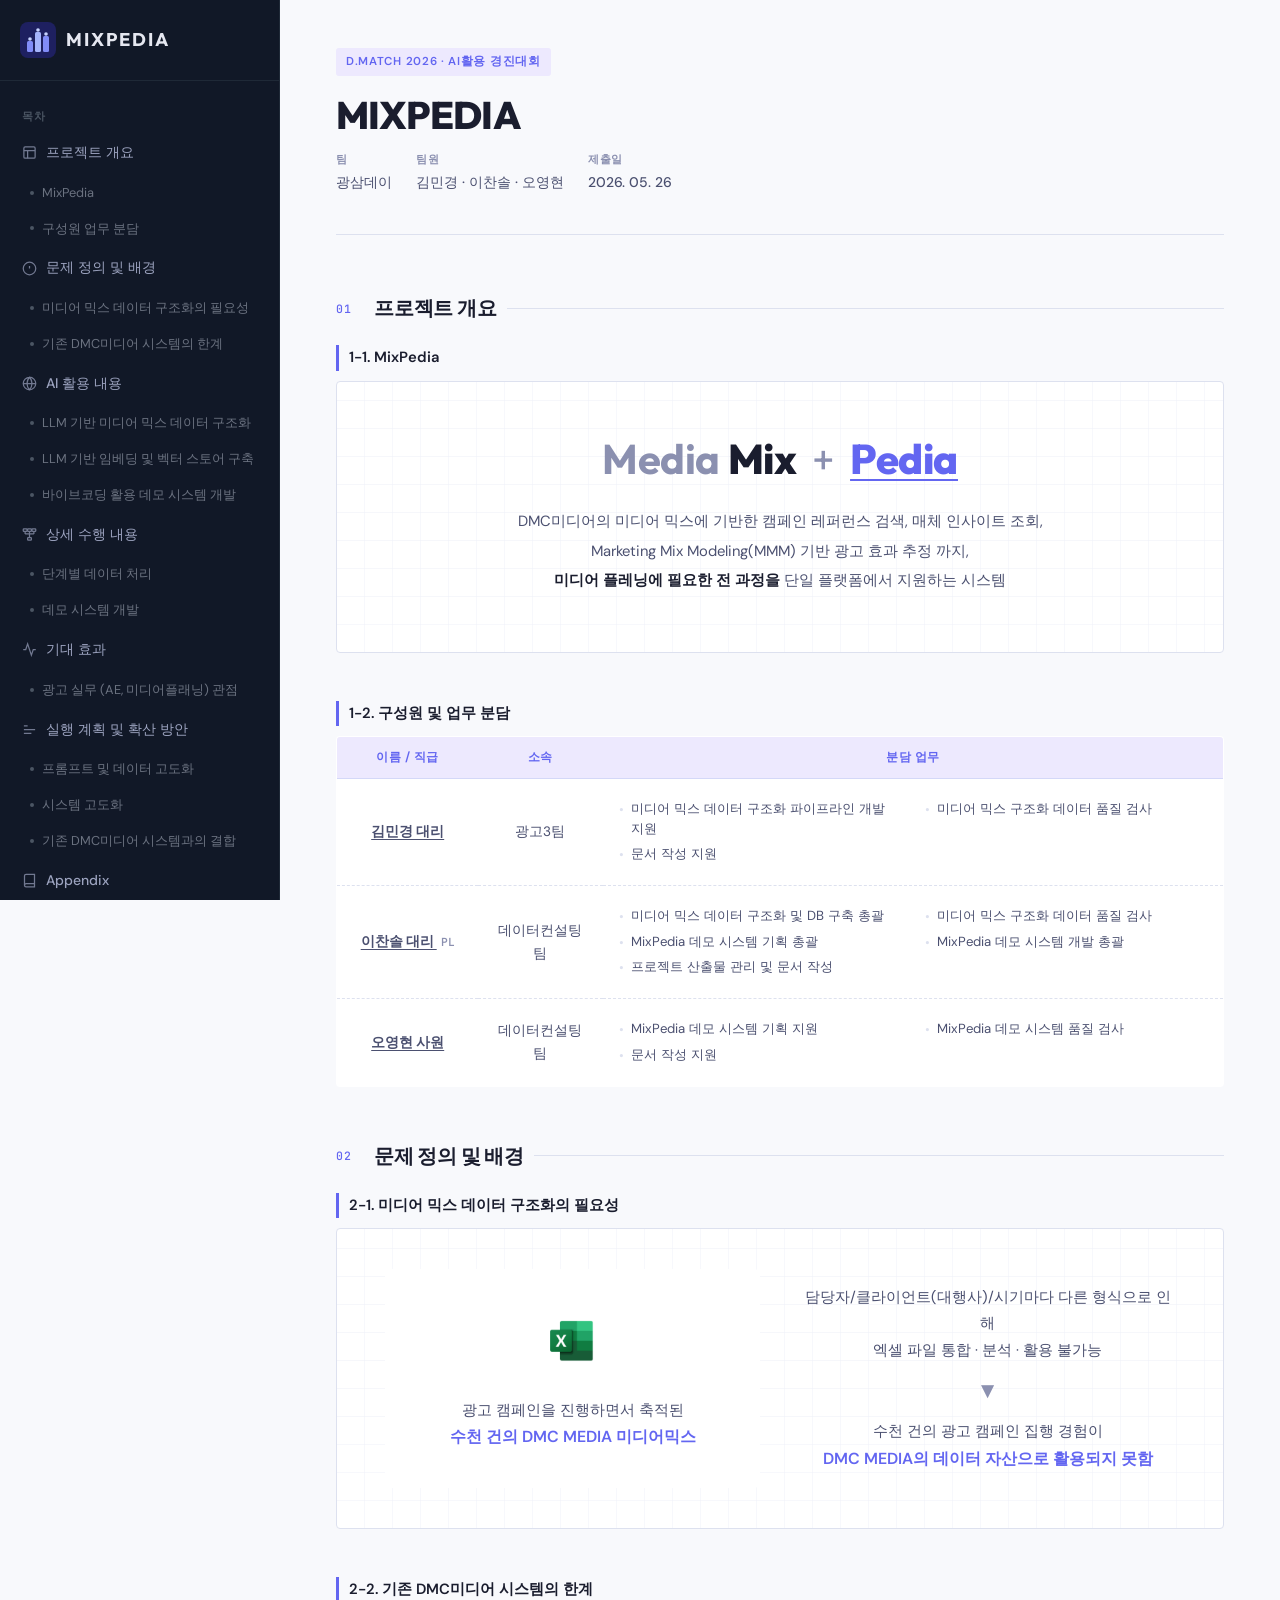
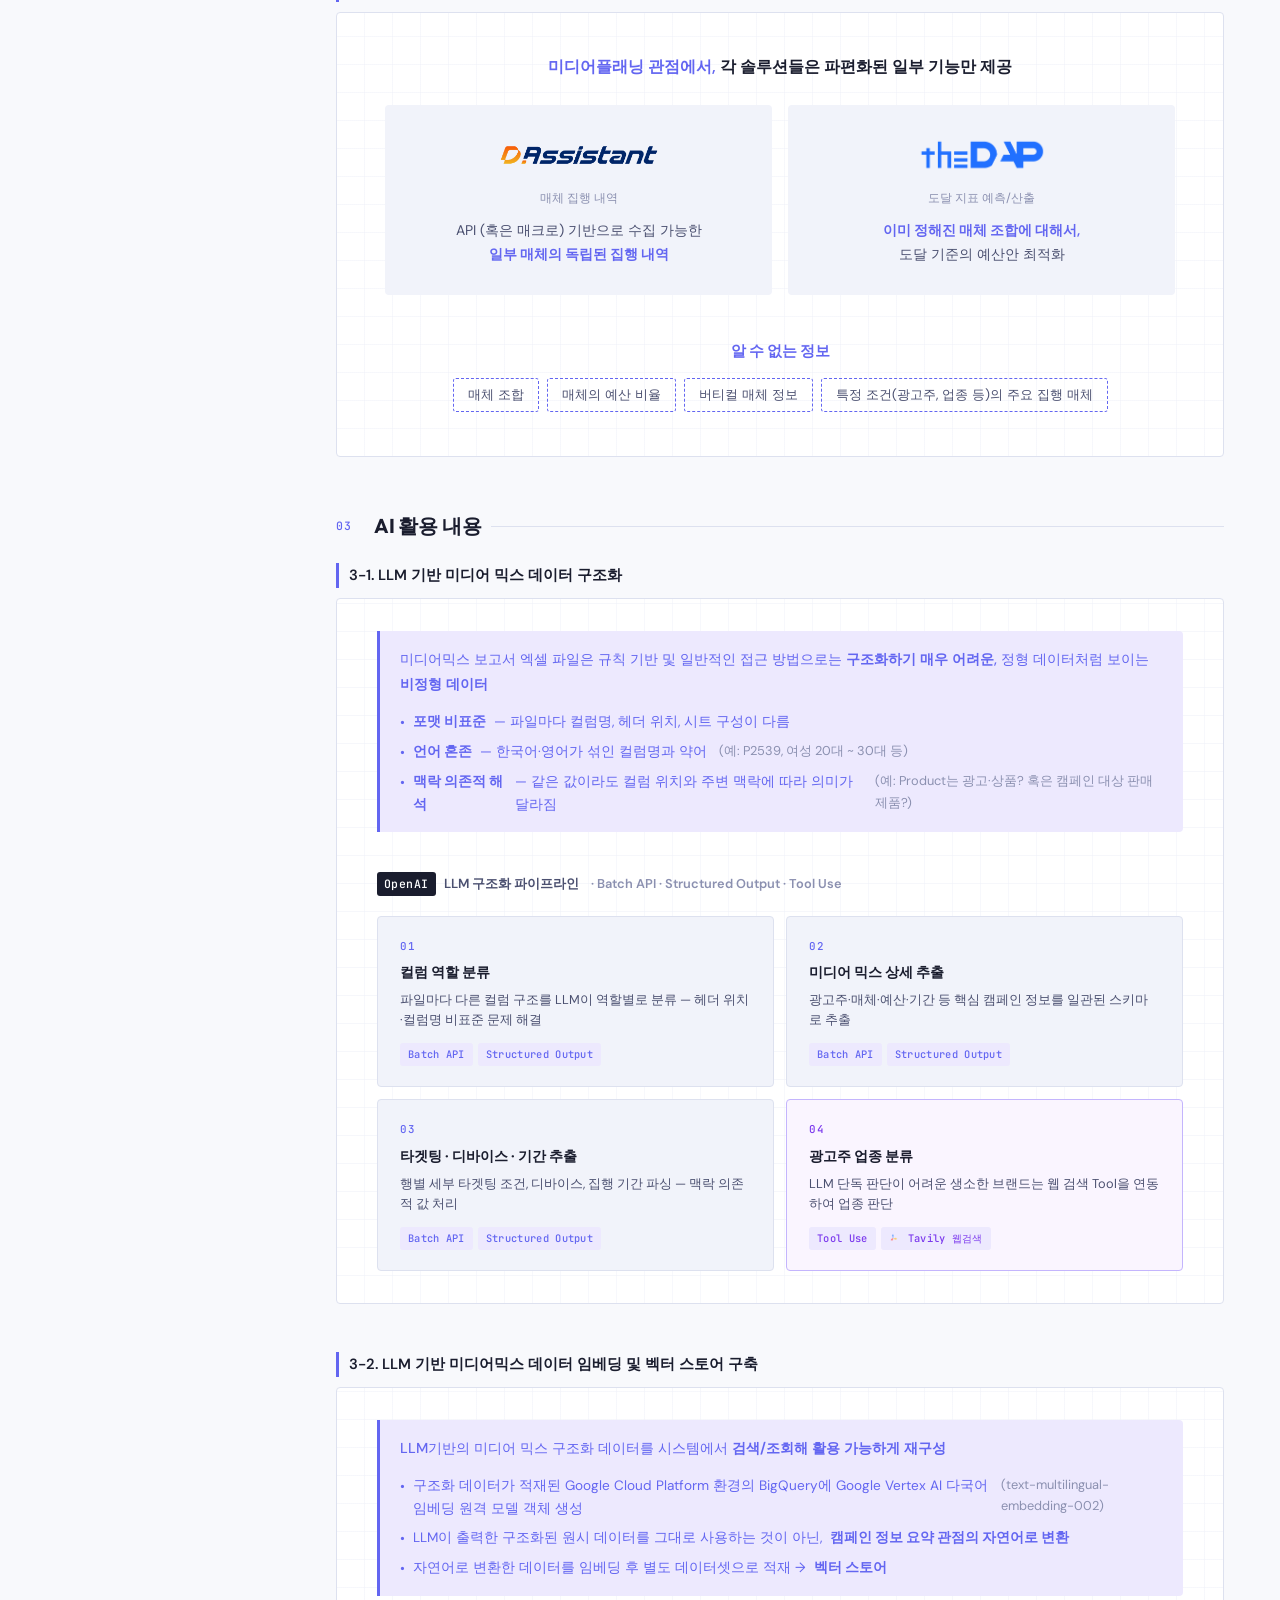
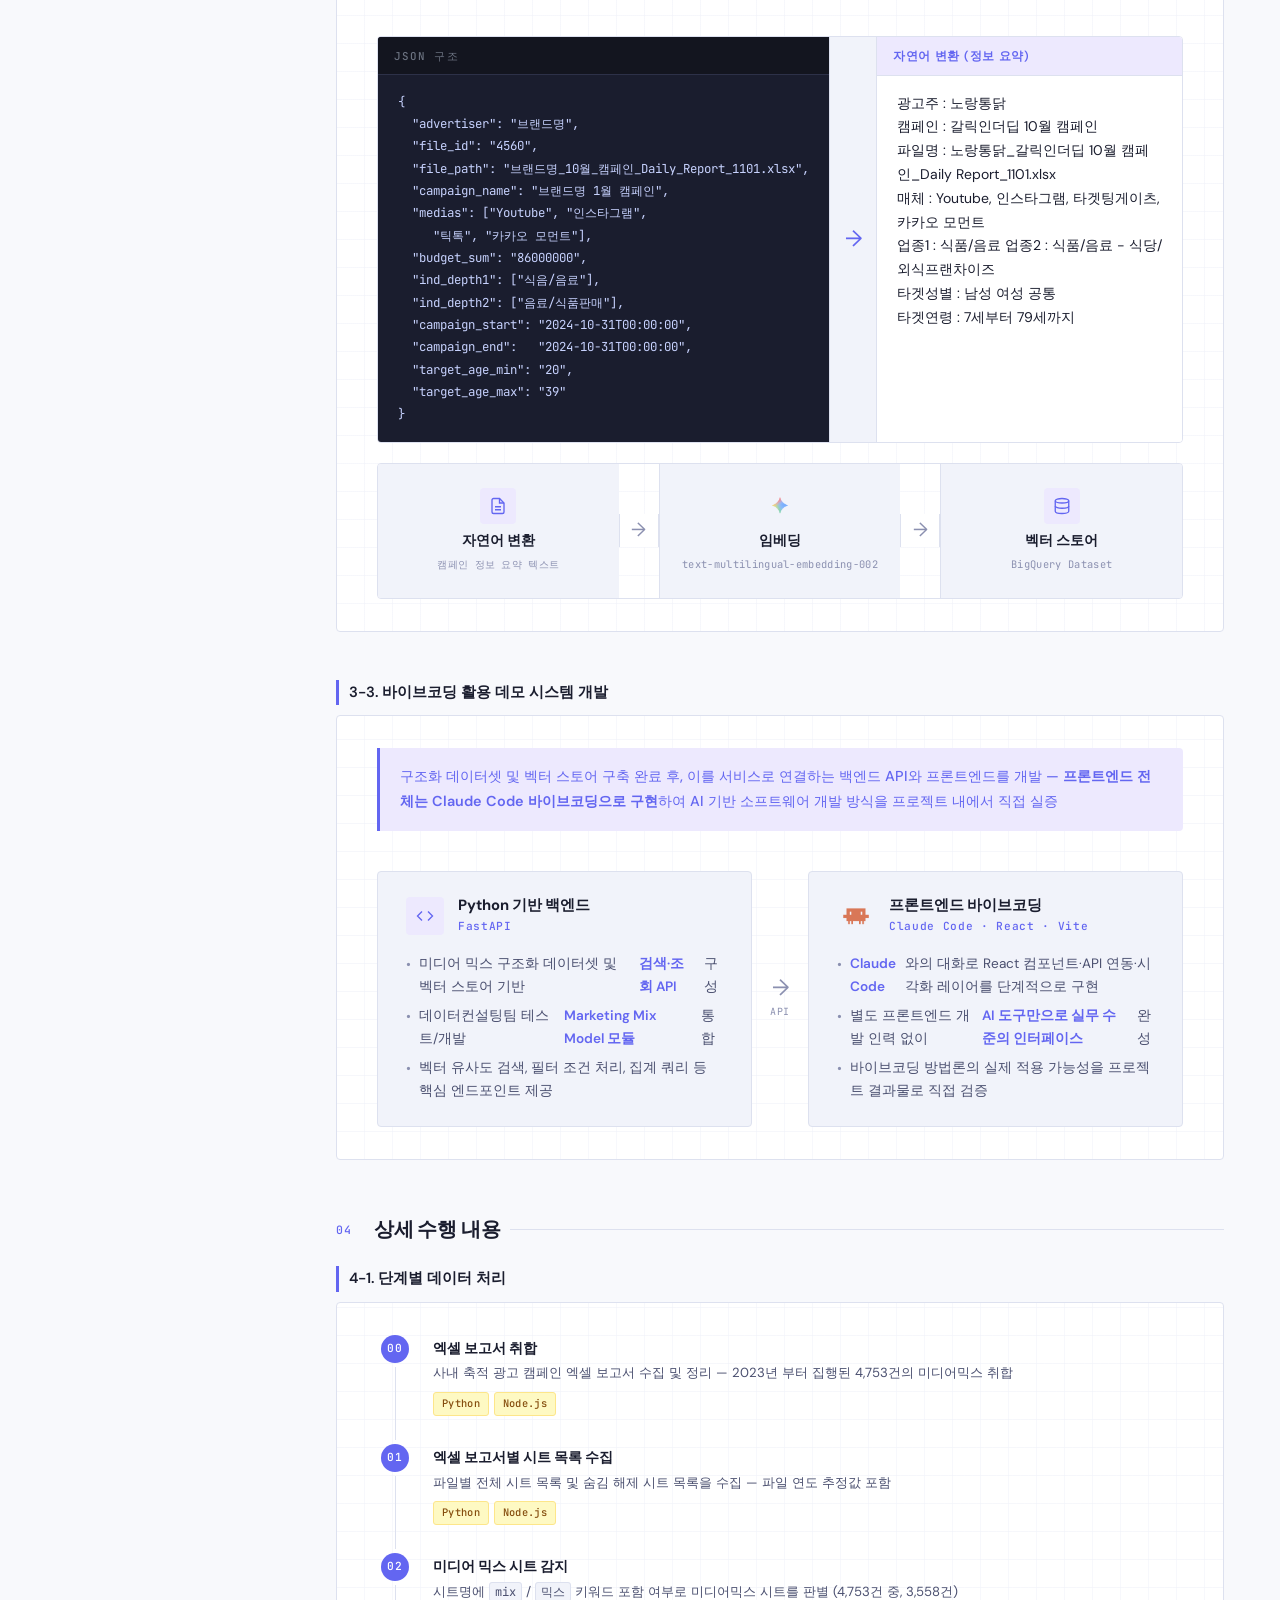
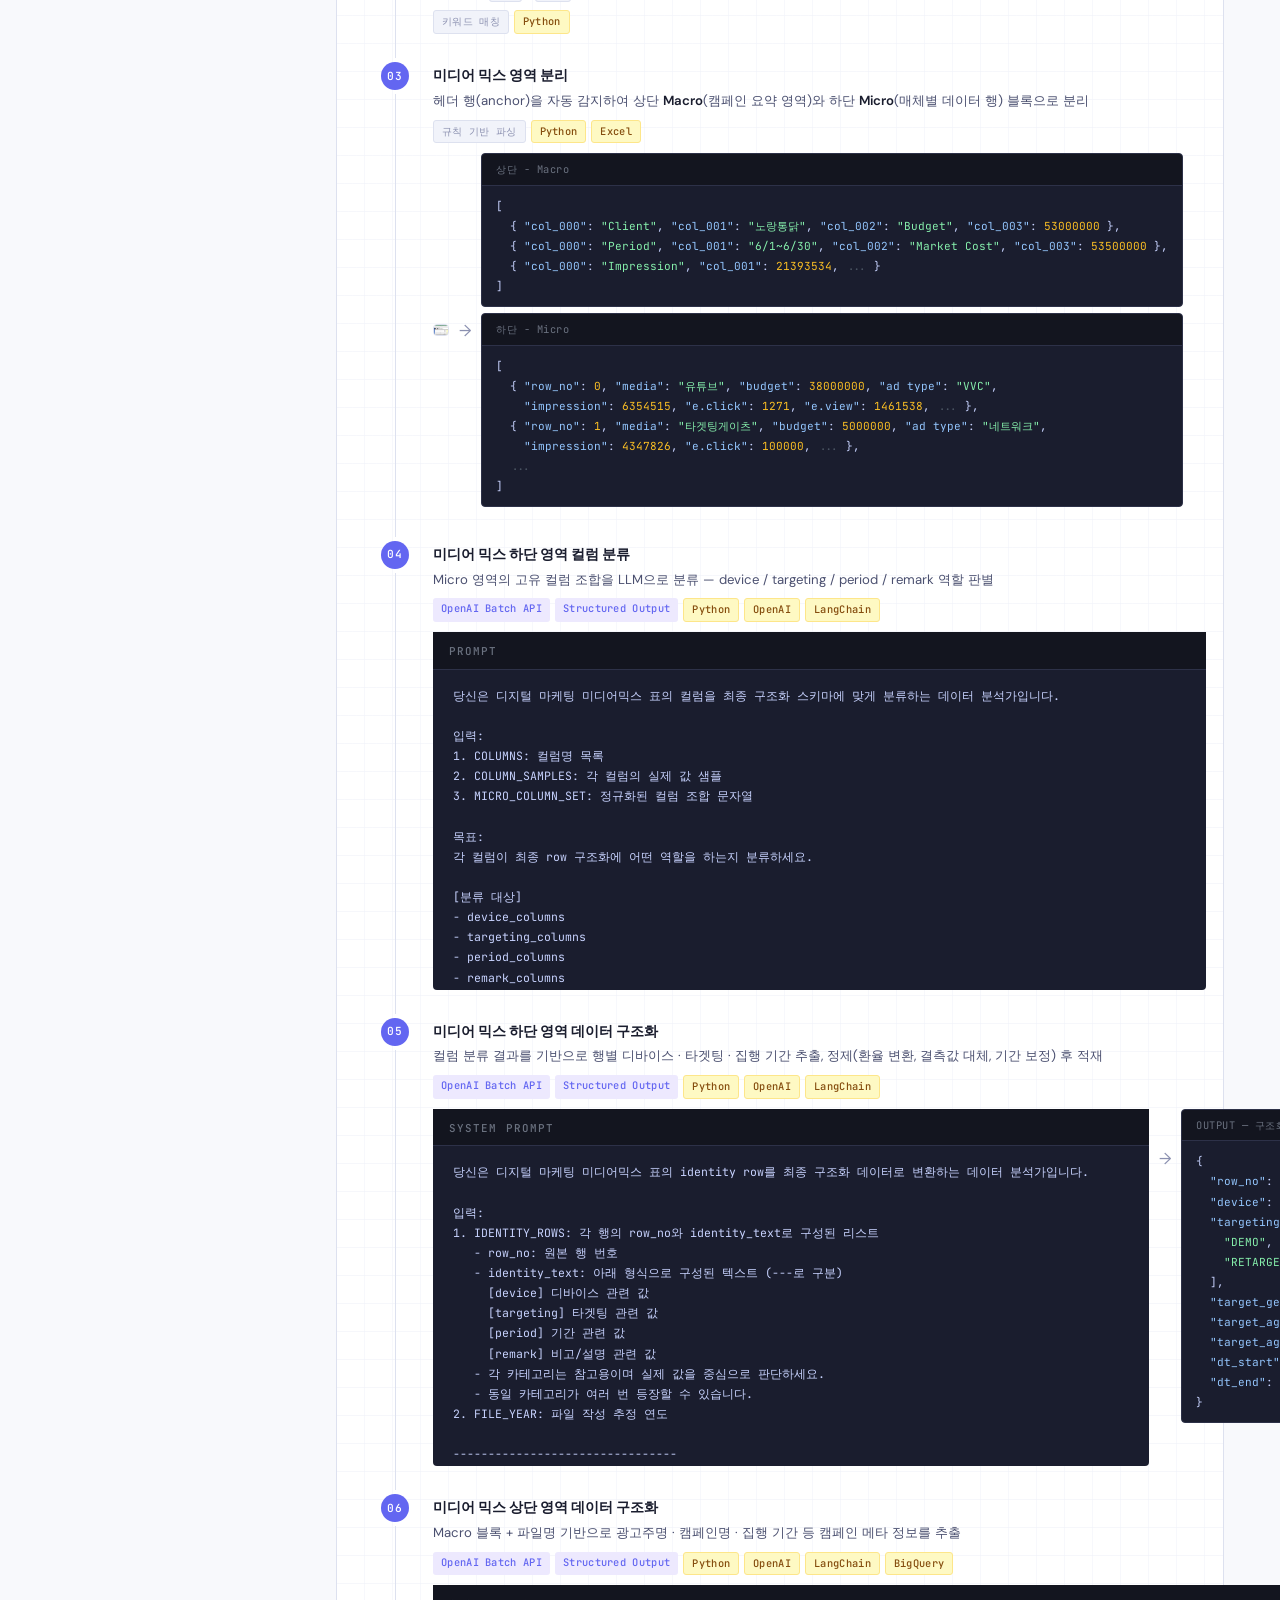
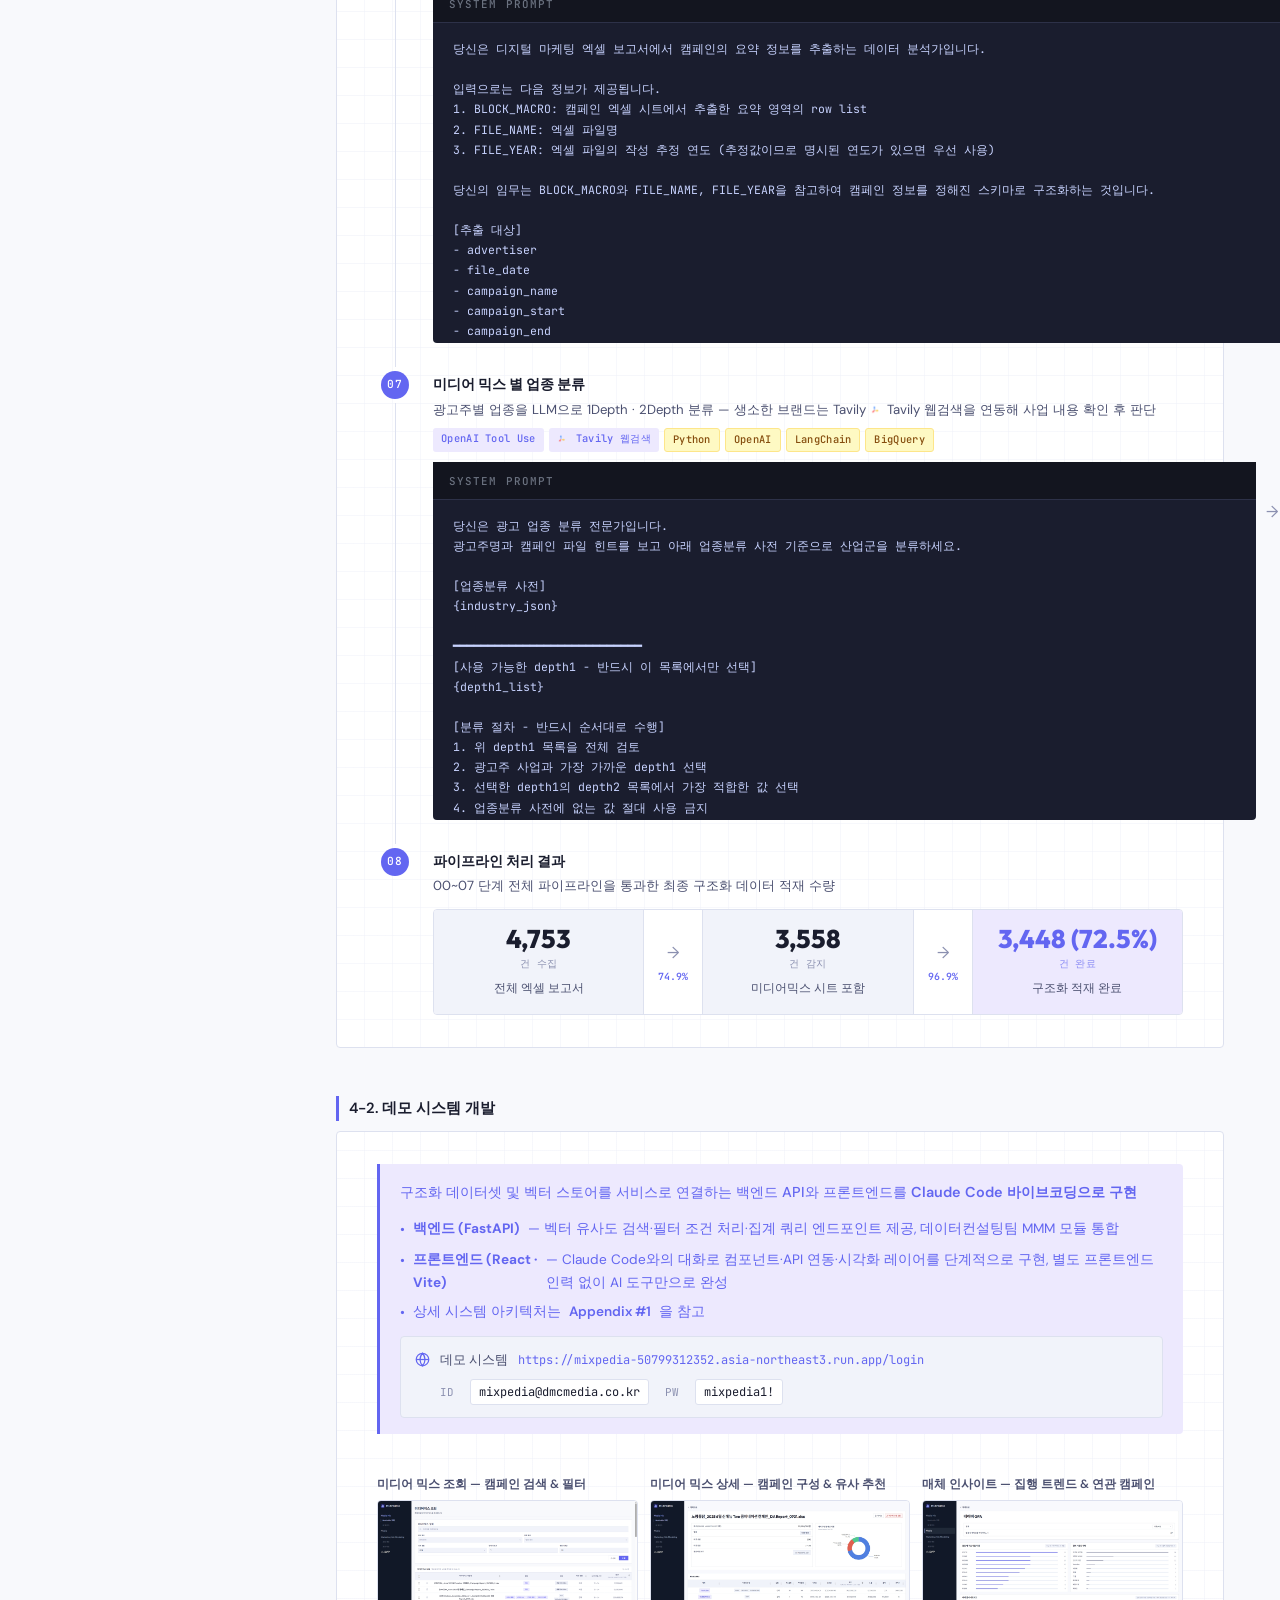
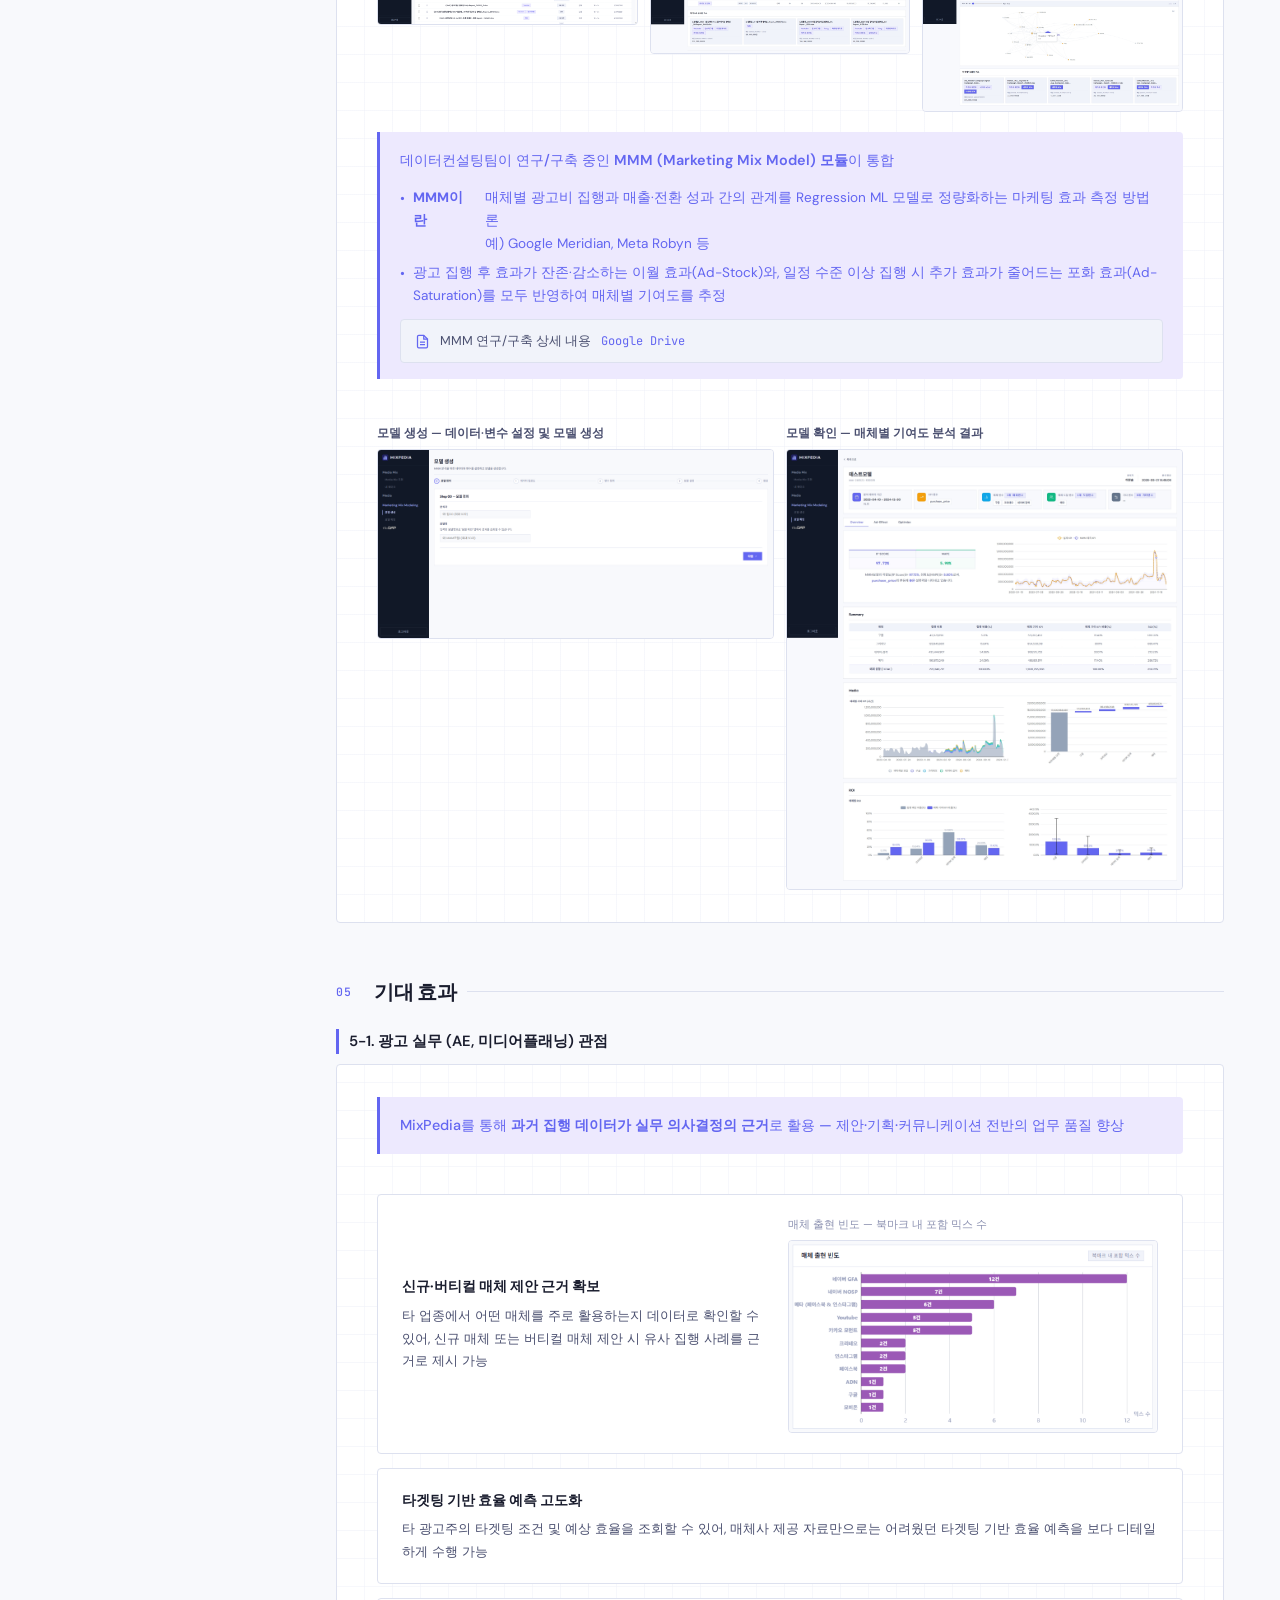
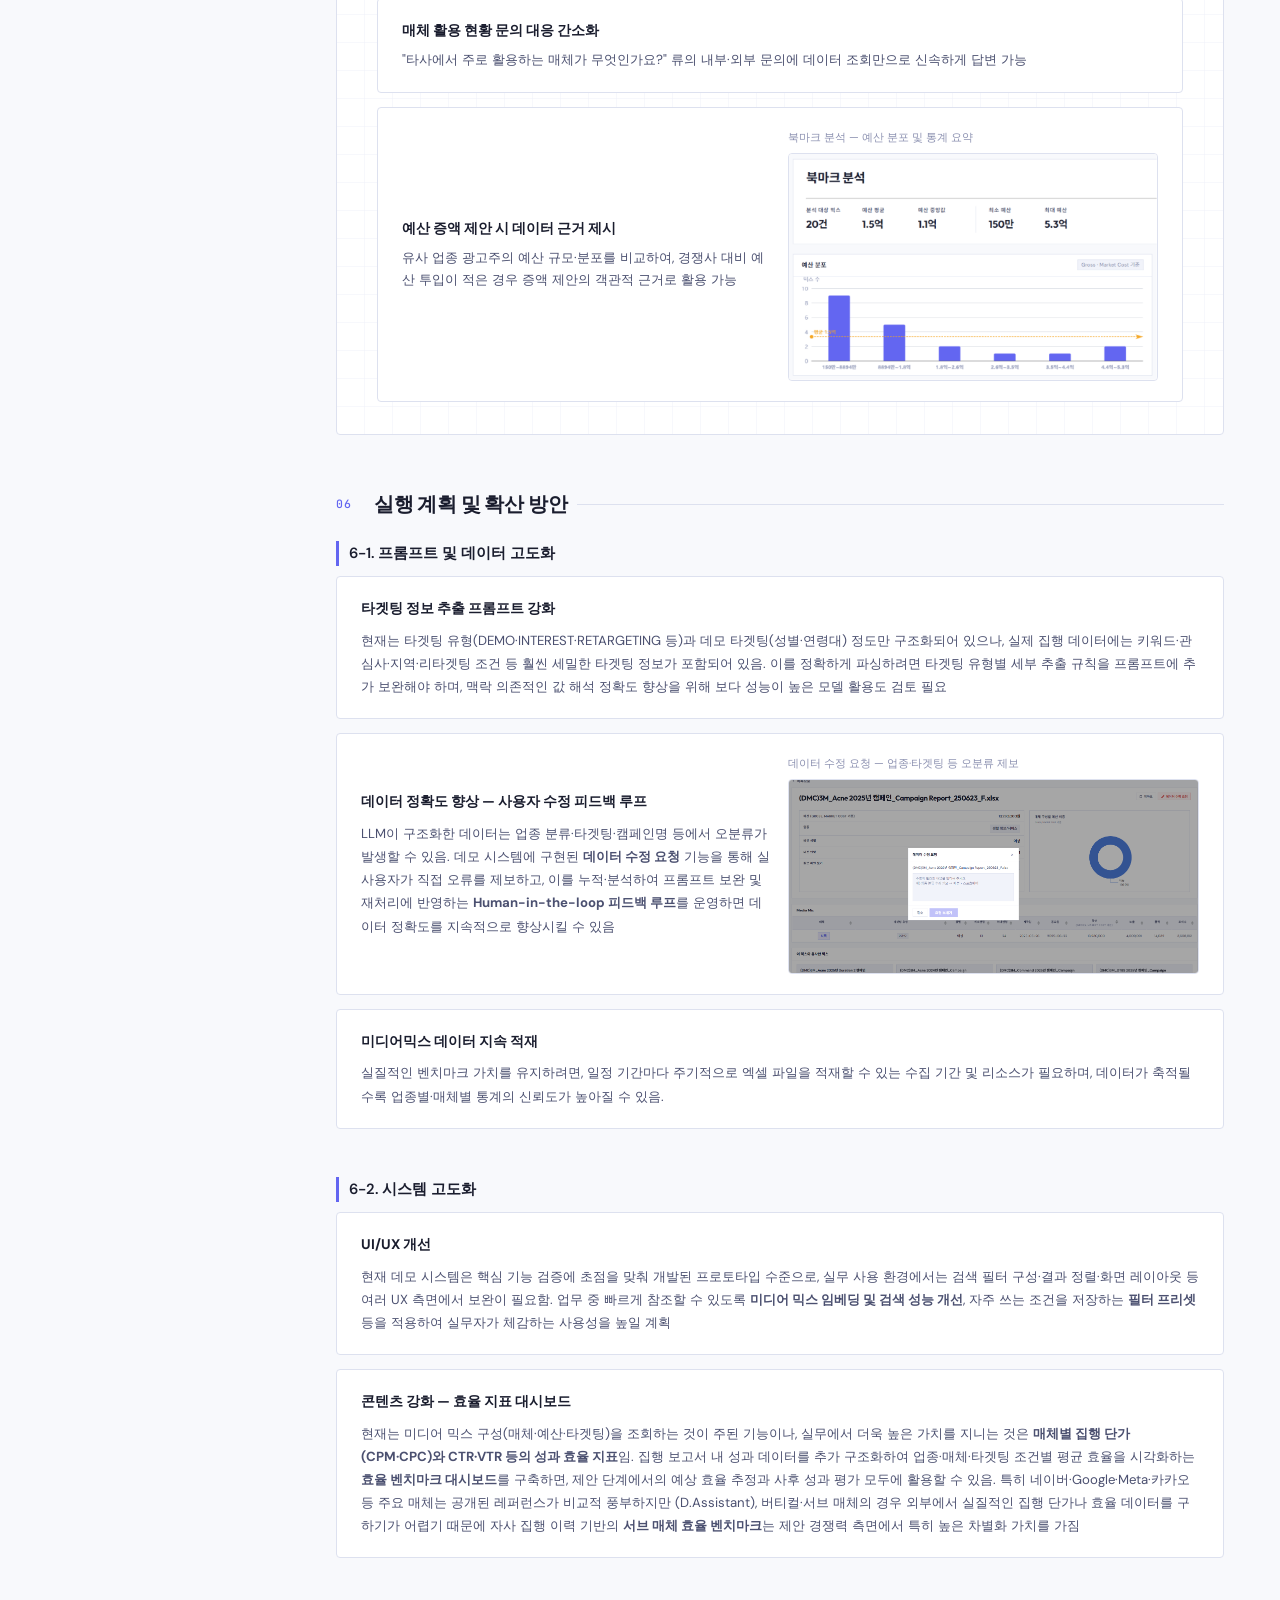
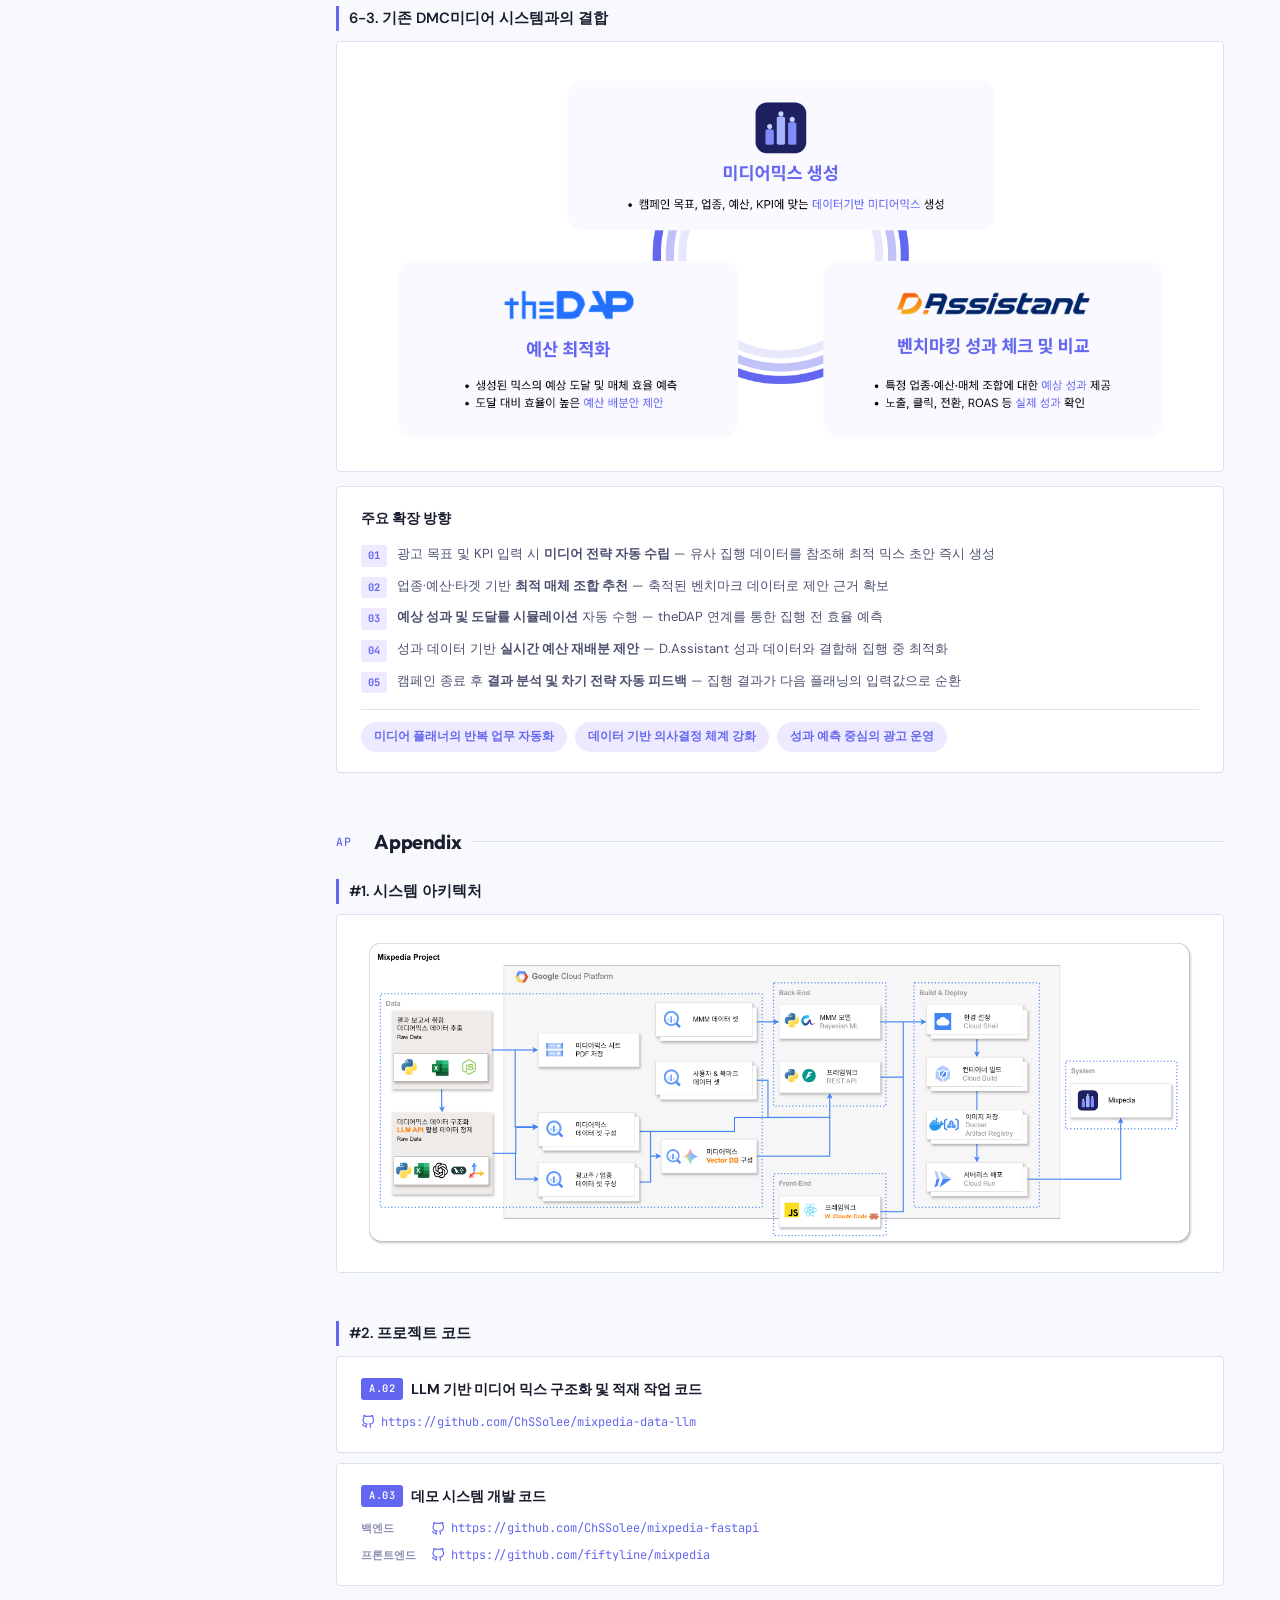
==== index.html @ fd843ae8 "260526" ====
<!doctype html>
<html lang="ko">
  <head>
    <meta charset="UTF-8" />
    <meta name="viewport" content="width=device-width, initial-scale=1.0" />
    <title>[Team. 광삼데이] D.match 프로젝트 제출</title>
    <link rel="icon" type="image/svg+xml" href="statics/logo.svg" />
    <link rel="preconnect" href="https://fonts.googleapis.com" />
    <link rel="preconnect" href="https://fonts.gstatic.com" crossorigin />
    <link
      href="https://fonts.googleapis.com/css2?family=Outfit:wght@400;600;700;800&family=DM+Sans:ital,wght@0,400;0,500;0,600;1,400&family=JetBrains+Mono:wght@400;500&display=swap"
      rel="stylesheet"
    />
    <link rel="stylesheet" href="style.css">
  </head>
  <body>
    <div class="layout">
      <!-- ── Sidebar ── -->
      <nav class="sidebar">
        <div class="sidebar-header">
          <div class="logo-section">
            <img
              src="statics/logo.svg"
              width="36"
              height="36"
              alt="Mixpedia"
              style="flex-shrink: 0"
            />
            <div>
              <div class="logo-text">MIXPEDIA</div>
            </div>
          </div>
        </div>
        <nav class="sidebar-nav">
          <div class="nav-section-label">목차</div>

          <!-- 1 -->
          <a href="#s1" class="nav-link active">
            <svg
              viewBox="0 0 24 24"
              fill="none"
              stroke="currentColor"
              stroke-width="2"
            >
              <rect x="3" y="3" width="18" height="18" rx="2" />
              <path d="M3 9h18M9 21V9" />
            </svg>
            프로젝트 개요
          </a>
          <a href="#s1-1" class="nav-link nav-link--sub">MixPedia</a>
          <a href="#s1-2" class="nav-link nav-link--sub">구성원 업무 분담</a>

          <!-- 2 -->
          <a href="#s2" class="nav-link">
            <svg
              viewBox="0 0 24 24"
              fill="none"
              stroke="currentColor"
              stroke-width="2"
            >
              <circle cx="12" cy="12" r="10" />
              <path d="M12 8v4M12 16h.01" />
            </svg>
            문제 정의 및 배경
          </a>
          <a href="#s2-1" class="nav-link nav-link--sub"
            >미디어 믹스 데이터 구조화의 필요성</a
          >
          <a href="#s2-2" class="nav-link nav-link--sub"
            >기존 DMC미디어 시스템의 한계</a
          >

          <!-- 3 -->
          <a href="#s3" class="nav-link">
            <svg
              viewBox="0 0 24 24"
              fill="none"
              stroke="currentColor"
              stroke-width="2"
            >
              <path
                d="M12 2a10 10 0 1 0 0 20 10 10 0 0 0 0-20zM2 12h20M12 2a15.3 15.3 0 0 1 4 10 15.3 15.3 0 0 1-4 10 15.3 15.3 0 0 1-4-10 15.3 15.3 0 0 1 4-10z"
              />
            </svg>
            AI 활용 내용
          </a>
          <a href="#s3-1" class="nav-link nav-link--sub"
            >LLM 기반 미디어 믹스 데이터 구조화</a
          >
          <a href="#s3-2" class="nav-link nav-link--sub"
            >LLM 기반 임베딩 및 벡터 스토어 구축</a
          >
          <a href="#s3-3" class="nav-link nav-link--sub"
            >바이브코딩 활용 데모 시스템 개발</a
          >

          <!-- 4 -->
          <a href="#s4" class="nav-link">
            <svg
              viewBox="0 0 24 24"
              fill="none"
              stroke="currentColor"
              stroke-width="2"
            >
              <rect x="2" y="3" width="6" height="4" rx="1" />
              <rect x="9" y="3" width="6" height="4" rx="1" />
              <rect x="16" y="3" width="6" height="4" rx="1" />
              <path d="M5 7v4M12 7v4M19 7v4M5 11h14M12 11v6" />
              <rect x="9" y="17" width="6" height="4" rx="1" />
            </svg>
            상세 수행 내용
          </a>
          <a href="#s4-1" class="nav-link nav-link--sub">단계별 데이터 처리</a>
          <a href="#s4-2" class="nav-link nav-link--sub">데모 시스템 개발</a>

          <!-- 5 -->
          <a href="#s5" class="nav-link">
            <svg
              viewBox="0 0 24 24"
              fill="none"
              stroke="currentColor"
              stroke-width="2"
            >
              <polyline points="22 12 18 12 15 21 9 3 6 12 2 12" />
            </svg>
            기대 효과
          </a>
          <a href="#s5-1" class="nav-link nav-link--sub"
            >광고 실무 (AE, 미디어플래닝) 관점</a
          >
          <!-- 6 -->
          <a href="#s6" class="nav-link">
            <svg
              viewBox="0 0 24 24"
              fill="none"
              stroke="currentColor"
              stroke-width="2"
            >
              <path d="M3 12h18M3 6h6M3 18h12" />
            </svg>
            실행 계획 및 확산 방안
          </a>
          <a href="#s6-1" class="nav-link nav-link--sub"
            >프롬프트 및 데이터 고도화</a
          >
          <a href="#s6-2" class="nav-link nav-link--sub">시스템 고도화</a>
          <a href="#s6-3" class="nav-link nav-link--sub"
            >기존 DMC미디어 시스템과의 결합</a
          >

          <!-- APPENDIX -->
          <a href="#appendix" class="nav-link">
            <svg
              viewBox="0 0 24 24"
              fill="none"
              stroke="currentColor"
              stroke-width="2"
            >
              <path d="M4 19.5A2.5 2.5 0 0 1 6.5 17H20"/>
              <path d="M6.5 2H20v20H6.5A2.5 2.5 0 0 1 4 19.5v-15A2.5 2.5 0 0 1 6.5 2z"/>
            </svg>
            Appendix
          </a>
          <a href="#appendix-1" class="nav-link nav-link--sub">#1 시스템 아키텍처</a>
          <a href="#appendix-2" class="nav-link nav-link--sub">#2 프로젝트 코드</a>
        </nav>
      </nav>

      <!-- ── Main ── -->
      <main class="main" id="main-content">
      </main>
    </div>

    <script src="script.js"></script>
  </body>
</html>
---- style.css ----
:root {
  --bg: #f8f9fc;
  --surface: #ffffff;
  --surface-raised: #f1f3fa;
  --border: #dde1ef;
  --border-subtle: #eef0f8;

  --accent: #6366f1;
  --accent-hover: #5457e0;
  --accent-muted: #ede9fe;
  --accent-muted-text: #6366f1;

  --text: #1a1d2e;
  --text-secondary: #4b5070;
  --text-tertiary: #8b90b0;

  --sidebar-bg: #111827;
  --sidebar-border: #1f2937;

  --font-headline: "Outfit", sans-serif;
  --font-body: "DM Sans", sans-serif;
  --font-data: "JetBrains Mono", monospace;
}

*,
*::before,
*::after {
  box-sizing: border-box;
  margin: 0;
  padding: 0;
}

html {
  scroll-behavior: smooth;
}

body {
  font-family: var(--font-body);
  background: var(--bg);
  color: var(--text);
  font-size: 14px;
  line-height: 1.7;
  -webkit-font-smoothing: antialiased;
}

/* ── Layout ── */
.layout {
  display: flex;
  min-height: 100vh;
}

/* ── Sidebar ── */
.sidebar {
  width: 280px;
  background: var(--sidebar-bg);
  border-right: 1px solid var(--sidebar-border);
  flex-shrink: 0;
  display: flex;
  flex-direction: column;
  position: sticky;
  top: 0;
  height: 100vh;
  overflow-y: auto;
}

.sidebar-header {
  padding: 22px 20px;
  border-bottom: 1px solid var(--sidebar-border);
}

.logo-section {
  display: flex;
  align-items: center;
  gap: 10px;
}

.logo-text {
  font-family: var(--font-headline);
  font-size: 1.15rem;
  font-weight: 700;
  letter-spacing: 0.1em;
  color: #e5e7f0;
}

.logo-sub {
  font-family: var(--font-body);
  font-size: 0.7rem;
  color: #6b7280;
  margin-top: 2px;
  letter-spacing: 0.04em;
}

.sidebar-nav {
  display: flex;
  flex-direction: column;
  padding: 16px 10px;
  gap: 2px;
  flex: 1;
}

.nav-section-label {
  padding: 10px 12px 4px;
  color: #4b5563;
  font-family: var(--font-body);
  font-size: 0.7rem;
  font-weight: 600;
  letter-spacing: 0.08em;
  text-transform: uppercase;
}

.nav-link {
  display: flex;
  align-items: center;
  gap: 9px;
  padding: 9px 12px;
  color: #9ca3bf;
  text-decoration: none;
  font-family: var(--font-body);
  font-size: 0.875rem;
  font-weight: 500;
  border-radius: 4px;
  transition:
    color 0.15s,
    background 0.15s;
  position: relative;
}

.nav-link:hover {
  color: #e5e7f0;
  background: #1f2937;
}

.nav-link.active {
  color: #e5e7f0;
  background: #1f2937;
}

.nav-link.active::before {
  content: "";
  position: absolute;
  left: 0;
  top: 6px;
  bottom: 6px;
  width: 2px;
  background: #a5b4fc;
  border-radius: 0 2px 2px 0;
}

.nav-link svg {
  width: 15px;
  height: 15px;
  flex-shrink: 0;
  opacity: 0.7;
}

.nav-link.active svg,
.nav-link:hover svg {
  opacity: 1;
}

/* sub-nav */
.nav-link--sub {
  padding: 6px 12px 6px 32px;
  font-size: 0.8rem;
  color: #6b7280;
  font-weight: 400;
}

.nav-link--sub::after {
  content: "";
  position: absolute;
  left: 20px;
  top: 50%;
  transform: translateY(-50%);
  width: 4px;
  height: 4px;
  border-radius: 50%;
  background: #4b5563;
}

.nav-link--sub:hover {
  color: #c9d0e8;
  background: #1a2234;
}

.nav-link--sub.active {
  color: #c9d0e8;
  background: #1a2234;
}

.nav-link--sub.active::before {
  display: none;
}

/* ── Main Content ── */
.main {
  flex: 1;
  min-width: 0;
  padding: 48px 56px;
}

/* ── Cover / Title ── */
.cover {
  margin-bottom: 56px;
  padding-bottom: 40px;
  border-bottom: 1px solid var(--border);
}

.cover-badge {
  display: inline-flex;
  align-items: center;
  gap: 6px;
  padding: 4px 10px;
  background: var(--accent-muted);
  color: var(--accent-muted-text);
  font-family: var(--font-body);
  font-size: 0.72rem;
  font-weight: 600;
  letter-spacing: 0.06em;
  text-transform: uppercase;
  border-radius: 3px;
  margin-bottom: 16px;
}

.cover-title {
  font-family: var(--font-headline);
  font-size: 2.4rem;
  font-weight: 800;
  color: var(--text);
  line-height: 1.2;
  letter-spacing: -0.02em;
  margin-bottom: 12px;
}

.cover-title span {
  color: var(--accent);
}

.cover-subtitle {
  font-family: var(--font-body);
  font-size: 1rem;
  color: var(--text-secondary);
  max-width: 600px;
  line-height: 1.7;
  margin-bottom: 28px;
}

.cover-meta {
  display: flex;
  gap: 24px;
  flex-wrap: wrap;
}

.meta-item {
  display: flex;
  flex-direction: column;
  gap: 2px;
}

.meta-label {
  font-family: var(--font-body);
  font-size: 0.7rem;
  font-weight: 600;
  color: var(--text-tertiary);
  text-transform: uppercase;
  letter-spacing: 0.06em;
}

.meta-value {
  font-family: var(--font-body);
  font-size: 0.875rem;
  font-weight: 500;
  color: var(--text-secondary);
}

/* ── Section ── */
.section {
  margin-bottom: 52px;
}

.section-header {
  display: flex;
  align-items: center;
  gap: 10px;
  margin-bottom: 20px;
}

.section-number {
  font-family: var(--font-data);
  font-size: 0.72rem;
  font-weight: 500;
  color: var(--accent);
  letter-spacing: 0.06em;
  min-width: 28px;
}

.section-title {
  font-family: var(--font-headline);
  font-size: 1.25rem;
  font-weight: 700;
  color: var(--text);
  letter-spacing: -0.01em;
}

.section-divider {
  flex: 1;
  height: 1px;
  background: var(--border);
}

/* ── Sub-section ── */
.subsection {
  margin-bottom: 48px;
}

.subsection-title {
  font-family: var(--font-body);
  font-size: 0.925rem;
  font-weight: 600;
  color: var(--text);
  letter-spacing: 0;
  margin-bottom: 10px;
  border-left: 3px solid var(--accent);
  padding-left: 10px;
}

/* ── Body Text ── */
p {
  font-family: var(--font-body);
  font-size: 0.9rem;
  color: var(--text-secondary);
  line-height: 1.8;
  margin-bottom: 12px;
}

p:last-child {
  margin-bottom: 0;
}

/* ── Card ── */
.card {
  background: var(--surface);
  border: 1px solid var(--border);
  border-radius: 4px;
  padding: 20px 24px;
}

.card-grid {
  display: grid;
  gap: 12px;
}

.card-grid--2 {
  grid-template-columns: 1fr 1fr;
}
.card-grid--3 {
  grid-template-columns: 1fr 1fr 1fr;
}

/* ── Stat Card ── */
.stat-card {
  background: var(--surface);
  border: 1px solid var(--border);
  border-radius: 4px;
  padding: 18px 20px;
}

.stat-label {
  font-family: var(--font-body);
  font-size: 0.72rem;
  font-weight: 600;
  color: var(--text-tertiary);
  text-transform: uppercase;
  letter-spacing: 0.06em;
  margin-bottom: 6px;
}

.stat-value {
  font-family: var(--font-headline);
  font-size: 1.75rem;
  font-weight: 700;
  color: var(--text);
  line-height: 1;
  margin-bottom: 4px;
}

.stat-desc {
  font-family: var(--font-body);
  font-size: 0.775rem;
  color: var(--text-tertiary);
}

/* ── Feature List ── */
.feature-list {
  display: flex;
  flex-direction: column;
  gap: 10px;
}

.feature-item {
  display: flex;
  align-items: flex-start;
  gap: 12px;
  padding: 14px 16px;
  background: var(--surface);
  border: 1px solid var(--border);
  border-radius: 4px;
}

.feature-icon {
  width: 32px;
  height: 32px;
  border-radius: 4px;
  background: var(--accent-muted);
  display: flex;
  align-items: center;
  justify-content: center;
  flex-shrink: 0;
}

.feature-icon svg {
  width: 15px;
  height: 15px;
  color: var(--accent);
}

.feature-body {
}

.feature-title {
  font-family: var(--font-body);
  font-size: 0.875rem;
  font-weight: 600;
  color: var(--text);
  margin-bottom: 3px;
}

.feature-desc {
  font-family: var(--font-body);
  font-size: 0.825rem;
  color: var(--text-secondary);
  line-height: 1.6;
  margin: 0;
}

/* ── Tag ── */
.tag {
  display: inline-block;
  padding: 3px 8px;
  background: var(--surface-raised);
  border: 1px solid var(--border);
  border-radius: 3px;
  font-family: var(--font-data);
  font-size: 0.72rem;
  color: var(--text-secondary);
  margin: 2px;
}

.tag--accent {
  background: var(--accent-muted);
  border-color: transparent;
  color: var(--accent-muted-text);
  font-weight: 600;
}

/* ── Table ── */
.report-table {
  width: 100%;
  border-collapse: collapse;
  font-family: var(--font-body);
  font-size: 0.825rem;
}

.report-table th {
  background: var(--accent-muted);
  border-bottom: 1px solid #d4d8f8;
  padding: 10px 16px;
  text-align: center;
  font-size: 0.78rem;
  font-weight: 600;
  color: var(--accent-muted-text);
  letter-spacing: 0.04em;
  white-space: nowrap;
}

.report-table td {
  border-bottom: 1px solid var(--border-subtle);
  padding: 10px 12px;
  color: var(--text-secondary);
}

.report-table tbody tr:last-child td {
  border-bottom: none;
}

.report-table tbody tr:hover td {
  background: var(--surface-raised);
  color: var(--text);
}

/* ── Callout ── */
.callout {
  display: flex;
  gap: 12px;
  padding: 14px 16px;
  border-radius: 4px;
  margin-bottom: 12px;
}

.callout--info {
  background: var(--accent-muted);
  border-left: 3px solid var(--accent);
}

.callout--note {
  background: var(--surface-raised);
  border-left: 3px solid var(--border);
}

.callout-body {
  font-family: var(--font-body);
  font-size: 0.875rem;
  color: var(--text-secondary);
  line-height: 1.7;
}

.callout--info .callout-body {
  color: var(--accent-muted-text);
}

/* ── Member Table (1-2) ── */
.member-table {
  width: 100%;
  border-collapse: collapse;
  font-family: var(--font-body);
  font-size: 0.85rem;
  background: var(--surface);
  border: 1px solid var(--border);
  border-radius: 4px;
  overflow: hidden;
}

.member-table th {
  background: var(--accent-muted);
  color: var(--accent-muted-text);
  padding: 10px 16px;
  text-align: center;
  font-size: 0.78rem;
  font-weight: 600;
  letter-spacing: 0.04em;
  border-bottom: 1px solid #d4d8f8;
}

.member-table th:first-child {
  width: 16%;
}
.member-table th:nth-child(2) {
  width: 14%;
}
.member-table th:nth-child(3) {
  width: 70%;
}

.member-table td {
  padding: 18px 16px;
  border-bottom: 1px dashed var(--border);
  color: var(--text-secondary);
  vertical-align: middle;
  text-align: center;
}

.member-table td:last-child {
  text-align: left;
  vertical-align: top;
  padding-top: 20px;
  padding-bottom: 20px;
}

.member-table tbody tr:last-child td {
  border-bottom: none;
}

.member-name {
  font-family: var(--font-body);
  font-weight: 700;
  color: var(--text);
  text-decoration: underline;
  text-underline-offset: 3px;
  font-size: 0.875rem;
}

.member-role {
  display: inline-block;
  margin-left: 4px;
  font-size: 0.7rem;
  font-weight: 600;
  color: var(--text-tertiary);
  font-family: var(--font-data);
  text-decoration: none;
}

.member-tasks {
  list-style: none;
  padding: 0;
  margin: 0;
  display: grid;
  grid-template-columns: repeat(auto-fill, minmax(260px, 1fr));
  gap: 5px 24px;
}

.member-tasks li {
  font-family: var(--font-body);
  font-size: 0.825rem;
  color: var(--text-secondary);
  display: flex;
  align-items: flex-start;
  gap: 7px;
  line-height: 1.5;
  margin: 0;
}

.member-tasks li::before {
  content: "•";
  color: var(--border);
  flex-shrink: 0;
  margin-top: 1px;
}

.member-tasks li.task--accent {
  color: var(--accent);
}

.member-tasks li.task--accent::before {
  color: var(--accent);
}

/* ── Need Layout (2-1) ── */
.need-layout {
  display: grid;
  grid-template-columns: 1fr 1fr;
  gap: 40px;
  align-items: center;
  background: var(--surface);
  border: 1px solid var(--border);
  border-radius: 4px;
  padding: 40px 48px;
  background-image:
    repeating-linear-gradient(
      0deg,
      transparent,
      transparent 27px,
      var(--border-subtle) 28px
    ),
    repeating-linear-gradient(
      90deg,
      transparent,
      transparent 27px,
      var(--border-subtle) 28px
    );
}

.need-left {
  background: var(--surface);
  border-radius: 6px;
  padding: 36px 28px;
  display: flex;
  flex-direction: column;
  align-items: center;
  gap: 20px;
  text-align: center;
}

.need-excel-icon {
  width: 72px;
  height: 72px;
  object-fit: contain;
}

.need-left-body {
  font-family: var(--font-body);
  font-size: 0.925rem;
  color: var(--text-secondary);
  line-height: 1.8;
  margin: 0;
}

.need-left-accent {
  font-size: 1rem;
  font-weight: 700;
}

.need-right {
  display: flex;
  flex-direction: column;
  align-items: center;
  gap: 16px;
  text-align: center;
}

.need-problem {
  font-family: var(--font-body);
  font-size: 0.925rem;
  color: var(--text-secondary);
  line-height: 1.8;
  margin: 0;
}

.need-arrow {
  font-size: 1.4rem;
  color: var(--text-tertiary);
  line-height: 1;
}

.need-conclusion {
  font-family: var(--font-body);
  font-size: 0.925rem;
  color: var(--text-secondary);
  line-height: 1.8;
  margin: 0;
}

.need-conclusion-accent {
  font-size: 1rem;
  font-weight: 700;
}

.hl {
  color: var(--accent);
  font-weight: 600;
}

/* ── AI Section (3-1) ── */
.ai-callout {
  background: var(--accent-muted);
  border-left: 3px solid var(--accent);
  border-radius: 0 4px 4px 0;
  padding: 16px 20px;
  margin-bottom: 20px;
}

.ai-callout-lead {
  font-family: var(--font-body);
  font-size: 0.9rem;
  color: var(--accent-muted-text);
  font-weight: 500;
  line-height: 1.75;
  margin-bottom: 12px;
}

.ai-solution {
  margin-bottom: 20px;
}

.ai-solution-lead {
  font-family: var(--font-body);
  font-size: 0.9rem;
  color: var(--text-secondary);
  line-height: 1.75;
  margin-bottom: 10px;
}

.ai-solution-lead strong {
  color: var(--text);
}

.ai-bullets {
  list-style: none;
  padding: 0;
  margin: 0;
  display: flex;
  flex-direction: column;
  gap: 6px;
}

.ai-bullets li {
  font-family: var(--font-body);
  font-size: 0.85rem;
  color: var(--text-secondary);
  line-height: 1.7;
  display: flex;
  gap: 8px;
  align-items: flex-start;
  margin: 0;
}

.ai-callout .ai-bullets li {
  color: var(--accent-muted-text);
}

.ai-bullets li::before {
  content: "•";
  flex-shrink: 0;
  margin-top: 1px;
  color: var(--text-tertiary);
}

.ai-callout .ai-bullets li::before {
  color: var(--accent);
}

.ai-note {
  font-size: 0.8rem;
  color: var(--text-tertiary);
  margin-left: 4px;
}

.ai-logo {
  height: 14px;
  vertical-align: middle;
  margin-right: 2px;
  position: relative;
  top: -1px;
}

.badge-logo {
  height: 11px;
  vertical-align: middle;
  position: relative;
  top: -1px;
  margin-right: 2px;
}

/* ── Limit (2-2) ── */
.limit-wrap {
  display: flex;
  flex-direction: column;
  gap: 24px;
  background: var(--surface);
  border: 1px solid var(--border);
  border-radius: 4px;
  padding: 40px 48px;
  background-image:
    repeating-linear-gradient(
      0deg,
      transparent,
      transparent 27px,
      var(--border-subtle) 28px
    ),
    repeating-linear-gradient(
      90deg,
      transparent,
      transparent 27px,
      var(--border-subtle) 28px
    );
}

.limit-intro {
  font-family: var(--font-body);
  font-size: 1rem;
  font-weight: 600;
  color: var(--text);
  line-height: 1.7;
  text-align: center;
  margin: 0;
}

.limit-systems {
  display: grid;
  grid-template-columns: 1fr 1fr;
  gap: 16px;
}

.limit-card {
  background: var(--surface-raised);
  border-radius: 4px;
  padding: 28px 32px;
  display: flex;
  flex-direction: column;
  align-items: center;
  text-align: center;
  gap: 10px;
}

.limit-logo-wrap {
  height: 44px;
  display: flex;
  align-items: center;
  justify-content: center;
}

.limit-logo {
  max-height: 38px;
  max-width: 180px;
  object-fit: contain;
}

.limit-card-sub {
  font-family: var(--font-body);
  font-size: 0.775rem;
  color: var(--text-tertiary);
  margin: 0;
}

.limit-card-body {
  font-family: var(--font-body);
  font-size: 0.875rem;
  color: var(--text-secondary);
  line-height: 1.7;
  margin: 0;
}

.limit-gap {
  display: flex;
  flex-direction: column;
  align-items: center;
  gap: 14px;
  padding: 20px 0 4px;
}

.limit-gap-label {
  font-family: var(--font-body);
  font-size: 0.925rem;
  font-weight: 700;
  color: var(--accent);
}

.limit-gap-tags {
  display: flex;
  flex-wrap: wrap;
  justify-content: center;
  gap: 8px;
}

.gap-tag {
  display: inline-block;
  padding: 5px 14px;
  background: transparent;
  border: 1.5px dashed var(--accent);
  border-radius: 3px;
  font-family: var(--font-body);
  font-size: 0.825rem;
  color: var(--text-secondary);
}

/* ── MixPedia Hero (1-1) ── */
.mixpedia-hero {
  background: var(--surface);
  border: 1px solid var(--border);
  border-radius: 4px;
  padding: 56px 40px;
  text-align: center;
  background-image:
    repeating-linear-gradient(
      0deg,
      transparent,
      transparent 27px,
      var(--border-subtle) 28px
    ),
    repeating-linear-gradient(
      90deg,
      transparent,
      transparent 27px,
      var(--border-subtle) 28px
    );
}

.mixpedia-headline {
  font-family: var(--font-headline);
  font-size: 2.6rem;
  font-weight: 700;
  color: var(--text-tertiary);
  letter-spacing: -0.01em;
  margin-bottom: 28px;
  line-height: 1;
}

.mh-mix {
  color: var(--text);
  font-weight: 800;
}

.mh-plus {
  color: var(--text-tertiary);
  font-weight: 400;
  margin: 0 8px;
}

.mh-pedia {
  color: var(--accent);
  font-weight: 800;
  text-decoration: underline;
  text-underline-offset: 5px;
  text-decoration-thickness: 2px;
}

.mixpedia-desc {
  font-family: var(--font-body);
  font-size: 0.925rem;
  color: var(--text-secondary);
  line-height: 2;
  margin: 0;
}

.mixpedia-desc strong {
  color: var(--text);
  font-weight: 600;
}

/* ── Grid wrap utility ── */
.grid-wrap {
  background: var(--surface);
  border: 1px solid var(--border);
  border-radius: 4px;
  padding: 32px 40px;
  display: flex;
  flex-direction: column;
  gap: 20px;
  background-image:
    repeating-linear-gradient(
      0deg,
      transparent,
      transparent 27px,
      var(--border-subtle) 28px
    ),
    repeating-linear-gradient(
      90deg,
      transparent,
      transparent 27px,
      var(--border-subtle) 28px
    );
}

/* ── Placeholder ── */
.placeholder {
  background: var(--surface);
  border: 1px dashed var(--border);
  border-radius: 4px;
  padding: 56px 24px;
  text-align: center;
  background-image:
    repeating-linear-gradient(
      0deg,
      transparent,
      transparent 27px,
      var(--border-subtle) 28px
    ),
    repeating-linear-gradient(
      90deg,
      transparent,
      transparent 27px,
      var(--border-subtle) 28px
    );
}

.placeholder p {
  font-family: var(--font-body);
  font-size: 0.825rem;
  color: var(--text-tertiary);
  margin: 0;
}

/* ── Roadmap ── */
.roadmap {
  display: flex;
  flex-direction: column;
  gap: 0;
}

.roadmap-item {
  display: flex;
  gap: 16px;
}

.roadmap-spine {
  display: flex;
  flex-direction: column;
  align-items: center;
  width: 28px;
  flex-shrink: 0;
}

.roadmap-dot {
  width: 10px;
  height: 10px;
  border-radius: 50%;
  background: var(--accent);
  flex-shrink: 0;
  margin-top: 5px;
}

.roadmap-dot--done {
  background: #22c55e;
}

.roadmap-dot--pending {
  background: var(--border);
}

.roadmap-line {
  width: 2px;
  flex: 1;
  background: var(--border);
  margin: 4px 0;
}

.roadmap-item:last-child .roadmap-line {
  display: none;
}

.roadmap-content {
  padding-bottom: 24px;
  flex: 1;
}

.roadmap-phase {
  font-family: var(--font-data);
  font-size: 0.7rem;
  font-weight: 500;
  color: var(--accent);
  letter-spacing: 0.06em;
  margin-bottom: 4px;
}

.roadmap-phase--done {
  color: #22c55e;
}
.roadmap-phase--pending {
  color: var(--text-tertiary);
}

.roadmap-title {
  font-family: var(--font-body);
  font-size: 0.9rem;
  font-weight: 600;
  color: var(--text);
  margin-bottom: 4px;
}

.roadmap-desc {
  font-family: var(--font-body);
  font-size: 0.825rem;
  color: var(--text-secondary);
  line-height: 1.6;
  margin: 0;
}

/* ── Embed Transform (3-2) ── */
.embed-transform {
  display: grid;
  grid-template-columns: 1fr 48px 1fr;
  gap: 0;
  align-items: stretch;
  border: 1px solid var(--border);
  border-radius: 4px;
  overflow: hidden;
}

.embed-raw {
  background: #1a1d2e;
  display: flex;
  flex-direction: column;
}

.embed-raw-label {
  font-family: var(--font-data);
  font-size: 0.68rem;
  font-weight: 500;
  letter-spacing: 0.1em;
  color: #6b7280;
  padding: 10px 16px 8px;
  border-bottom: 1px solid #2d3148;
  background: #13151f;
}

.embed-code {
  font-family: var(--font-data);
  font-size: 0.775rem;
  color: #c7d2fe;
  line-height: 1.8;
  padding: 16px 20px;
  margin: 0;
  white-space: pre;
  flex: 1;
}

.embed-arrow-col {
  background: var(--surface-raised);
  border-left: 1px solid var(--border);
  border-right: 1px solid var(--border);
  display: flex;
  align-items: center;
  justify-content: center;
}

.embed-arrow {
  font-size: 1.4rem;
  color: var(--accent);
  font-family: var(--font-body);
  line-height: 1;
}

.embed-natural {
  background: var(--surface);
  display: flex;
  flex-direction: column;
}

.embed-natural-label {
  font-family: var(--font-body);
  font-size: 0.72rem;
  font-weight: 600;
  letter-spacing: 0.06em;
  color: var(--accent-muted-text);
  padding: 10px 16px 8px;
  border-bottom: 1px solid var(--border);
  background: var(--accent-muted);
}

.embed-nl-body {
  padding: 16px 20px;
  display: flex;
  flex-direction: column;
  gap: 4px;
  flex: 1;
}

.embed-nl-body p {
  font-family: var(--font-body);
  font-size: 0.85rem;
  color: var(--text-secondary);
  line-height: 1.7;
  margin: 0;
  display: flex;
  gap: 8px;
}

.embed-key {
  font-family: var(--font-data);
  font-size: 0.72rem;
  font-weight: 500;
  color: var(--text-tertiary);
  background: var(--surface-raised);
  border: 1px solid var(--border);
  border-radius: 3px;
  padding: 1px 7px;
  flex-shrink: 0;
  align-self: center;
  letter-spacing: 0.02em;
}

/* ── Vibe Stack (3-3) ── */
.vibe-stack {
  display: grid;
  grid-template-columns: 1fr 56px 1fr;
  gap: 0;
  align-items: stretch;
}

.vibe-step {
  background: var(--surface-raised);
  border: 1px solid var(--border);
  border-radius: 4px;
  padding: 24px 28px;
  display: flex;
  flex-direction: column;
  gap: 16px;
}

.vibe-step-header {
  display: flex;
  align-items: center;
  gap: 14px;
}

.vibe-icon {
  width: 38px;
  height: 38px;
  background: var(--accent-muted);
  border-radius: 4px;
  display: flex;
  align-items: center;
  justify-content: center;
  flex-shrink: 0;
}

.vibe-icon svg {
  width: 18px;
  height: 18px;
  color: var(--accent);
}

.vibe-cc-logo {
  height: 38px;
  width: 38px;
  object-fit: contain;
  border-radius: 4px;
  flex-shrink: 0;
}

.vibe-step-title {
  font-family: var(--font-body);
  font-size: 0.925rem;
  font-weight: 700;
  color: var(--text);
  line-height: 1.3;
}

.vibe-step-sub {
  font-family: var(--font-data);
  font-size: 0.7rem;
  color: var(--accent);
  font-weight: 500;
  letter-spacing: 0.06em;
  margin-top: 2px;
}

.vibe-connector {
  display: flex;
  flex-direction: column;
  align-items: center;
  justify-content: center;
  gap: 4px;
}

.vibe-connector-arrow {
  font-size: 1.4rem;
  color: var(--text-tertiary);
  font-family: var(--font-body);
  line-height: 1;
}

.vibe-connector-label {
  font-family: var(--font-data);
  font-size: 0.62rem;
  color: var(--text-tertiary);
  letter-spacing: 0.08em;
}

/* ── LLM Pipeline (3-1) ── */
.llm-pipeline-header {
  display: flex;
  align-items: center;
  gap: 8px;
  font-family: var(--font-body);
  font-size: 0.825rem;
  font-weight: 600;
  color: var(--text-secondary);
}

.llm-pipeline-brand {
  font-family: var(--font-data);
  font-size: 0.72rem;
  font-weight: 500;
  color: var(--surface);
  background: var(--text);
  padding: 2px 7px;
  border-radius: 3px;
  letter-spacing: 0.04em;
}

.llm-pipeline-header .ai-note {
  margin-left: 4px;
}

.llm-pipeline {
  display: grid;
  grid-template-columns: 1fr 1fr;
  gap: 12px;
}

.llm-step {
  background: var(--surface-raised);
  border: 1px solid var(--border);
  border-radius: 4px;
  padding: 20px 22px;
  display: flex;
  flex-direction: column;
  gap: 8px;
}

.llm-step--tool {
  border-color: #c4b5fd;
  background: #faf5ff;
}

.llm-step-num {
  font-family: var(--font-data);
  font-size: 0.68rem;
  font-weight: 500;
  color: var(--accent);
  letter-spacing: 0.1em;
}

.llm-step--tool .llm-step-num {
  color: #7c3aed;
}

.llm-step-title {
  font-family: var(--font-body);
  font-size: 0.9rem;
  font-weight: 700;
  color: var(--text);
  line-height: 1.3;
}

.llm-step-desc {
  font-family: var(--font-body);
  font-size: 0.8rem;
  color: var(--text-secondary);
  line-height: 1.6;
  margin: 0;
}

.llm-step-badges {
  display: flex;
  flex-wrap: wrap;
  gap: 5px;
  margin-top: 4px;
}

.llm-badge {
  font-family: var(--font-data);
  font-size: 0.65rem;
  font-weight: 500;
  padding: 3px 8px;
  background: var(--accent-muted);
  color: var(--accent-muted-text);
  border-radius: 3px;
  letter-spacing: 0.03em;
}

.llm-badge--tool {
  background: #ede9fe;
  color: #7c3aed;
}

/* ── Vector Pipeline (3-2) ── */
.vector-pipeline {
  display: flex;
  align-items: center;
  justify-content: center;
  gap: 0;
  border: 1px solid var(--border);
  border-radius: 4px;
  overflow: hidden;
}

.vp-step {
  flex: 1;
  display: flex;
  flex-direction: column;
  align-items: center;
  gap: 8px;
  padding: 24px 20px;
  background: var(--surface-raised);
  text-align: center;
}

.vp-step:not(:first-child) {
  border-left: 1px solid var(--border);
}

.vp-step-icon {
  width: 36px;
  height: 36px;
  background: var(--accent-muted);
  border-radius: 4px;
  display: flex;
  align-items: center;
  justify-content: center;
}

.vp-step-icon svg {
  width: 18px;
  height: 18px;
  color: var(--accent);
}

.vp-step-logo {
  height: 36px;
  display: flex;
  align-items: center;
  justify-content: center;
}

.vp-logo {
  height: 28px;
  object-fit: contain;
}

.vp-step-label {
  font-family: var(--font-body);
  font-size: 0.875rem;
  font-weight: 700;
  color: var(--text);
  line-height: 1.2;
}

.vp-step-sub {
  font-family: var(--font-data);
  font-size: 0.65rem;
  color: var(--text-tertiary);
  letter-spacing: 0.03em;
}

.vp-arrow-col {
  width: 40px;
  flex-shrink: 0;
  display: flex;
  align-items: center;
  justify-content: center;
  background: var(--surface);
  border-left: 1px solid var(--border);
  border-right: 1px solid var(--border);
  self-align: stretch;
  font-size: 1.2rem;
  color: var(--text-tertiary);
  font-family: var(--font-body);
}

/* ── Process Steps (4-1) ── */
.proc-steps {
  display: flex;
  flex-direction: column;
}

.proc-step {
  display: flex;
  gap: 20px;
}

.proc-spine {
  display: flex;
  flex-direction: column;
  align-items: center;
  flex-shrink: 0;
  width: 36px;
}

.proc-num {
  font-family: var(--font-data);
  font-size: 0.7rem;
  font-weight: 500;
  color: var(--surface);
  background: var(--accent);
  width: 28px;
  height: 28px;
  border-radius: 50%;
  display: flex;
  align-items: center;
  justify-content: center;
  flex-shrink: 0;
  letter-spacing: 0.05em;
  z-index: 1;
}

.proc-line {
  width: 1px;
  flex: 1;
  background: var(--border);
  margin: 4px 0;
  min-height: 16px;
}

.proc-body {
  padding-bottom: 28px;
  flex: 1;
  padding-top: 4px;
}

.proc-step--last .proc-body {
  padding-bottom: 0;
}

.proc-title {
  font-family: var(--font-body);
  font-size: 0.9rem;
  font-weight: 700;
  color: var(--text);
  margin-bottom: 5px;
  line-height: 1.3;
}

.proc-desc {
  font-family: var(--font-body);
  font-size: 0.825rem;
  color: var(--text-secondary);
  line-height: 1.65;
  margin-bottom: 8px;
}

.proc-desc code {
  font-family: var(--font-data);
  font-size: 0.75rem;
  background: var(--surface-raised);
  border: 1px solid var(--border);
  border-radius: 3px;
  padding: 1px 5px;
  color: var(--text-secondary);
}

.proc-desc strong {
  font-weight: 600;
  color: var(--text);
}

.proc-meta {
  display: flex;
  flex-wrap: wrap;
  gap: 5px;
}

.proc-tag {
  font-family: var(--font-data);
  font-size: 0.65rem;
  font-weight: 500;
  padding: 2px 8px;
  border-radius: 3px;
  letter-spacing: 0.03em;
}

.proc-tag--rule {
  background: var(--surface-raised);
  color: var(--text-tertiary);
  border: 1px solid var(--border);
}

.proc-tag--llm {
  background: var(--accent-muted);
  color: var(--accent-muted-text);
}

.proc-tag--out {
  background: #f0fdf4;
  color: #15803d;
  border: 1px solid #bbf7d0;
}

.proc-tag--lang {
  background: #fef9c3;
  color: #854d0e;
  border: 1px solid #fde68a;
}

/* ── MediaMix Image Preview (4-1 step 03) ── */
.mm-img-wrap {
  display: flex;
  border: 1px solid var(--border);
  border-radius: 4px;
  overflow: hidden;
  margin: 10px 0 6px;
  max-width: 560px;
}

.mm-labels {
  display: flex;
  flex-direction: column;
  flex-shrink: 0;
  width: 64px;
}

.mm-label {
  display: flex;
  align-items: center;
  justify-content: center;
  text-align: center;
  font-family: var(--font-data);
  font-size: 0.68rem;
  font-weight: 700;
  letter-spacing: 0.07em;
  line-height: 1.5;
  padding: 0 8px;
}

.mm-label--macro {
  flex: 0 0 30%;
  background: #1e293b;
  color: #cbd5e1;
}

.mm-label--micro {
  flex: 1;
  background: #4f46e5;
  color: #e0e7ff;
  border-top: 1px solid #4338ca;
}

.mm-img {
  display: block;
  width: 100%;
  height: auto;
  border-left: 1px solid var(--border);
}

.result-wrap {
  display: grid;
  grid-template-columns: 1fr 32px 1fr;
  align-items: start;
  margin: 10px 0 0;
}
.result-arrow {
  text-align: center;
  font-size: 1rem;
  color: var(--text-tertiary);
  padding-top: 36px;
}

.parse-wrap {
  display: grid;
  grid-template-columns: 6fr 32px 4fr;
  align-items: center;
  margin: 10px 0 6px;
}
.parse-img {
  display: block;
  width: 100%;
  border: 1px solid var(--border);
  border-radius: 4px;
}
.parse-arrow {
  text-align: center;
  font-size: 1rem;
  color: var(--text-tertiary);
}
.parse-panels {
  display: flex;
  flex-direction: column;
  gap: 6px;
}
.parse-panel {
  background: #1a1d2e;
  border: 1px solid #2d3148;
  border-radius: 4px;
}
.parse-panel-label {
  font-family: var(--font-data);
  font-size: 0.65rem;
  color: #6b7280;
  padding: 7px 14px 6px;
  border-bottom: 1px solid #2d3148;
  background: #13151f;
  border-radius: 4px 4px 0 0;
  letter-spacing: 0.05em;
}
.parse-code {
  font-family: var(--font-data);
  font-size: 0.695rem;
  color: #c7d2fe;
  line-height: 1.8;
  padding: 10px 14px;
  margin: 0;
  white-space: pre;
  overflow-x: auto;
}
.pc-key {
  color: #93c5fd;
}
.pc-str {
  color: #86efac;
}
.pc-num {
  color: #fbbf24;
}
.pc-null {
  color: #4b5563;
}

/* ── Print ── */
@media print {
  .sidebar {
    display: none;
  }
  .main {
    padding: 32px;
    max-width: 100%;
  }
}

@media (max-width: 800px) {
  .sidebar {
    display: none;
  }
  .main {
    padding: 32px 24px;
  }
  .card-grid--2,
  .card-grid--3 {
    grid-template-columns: 1fr;
  }
}
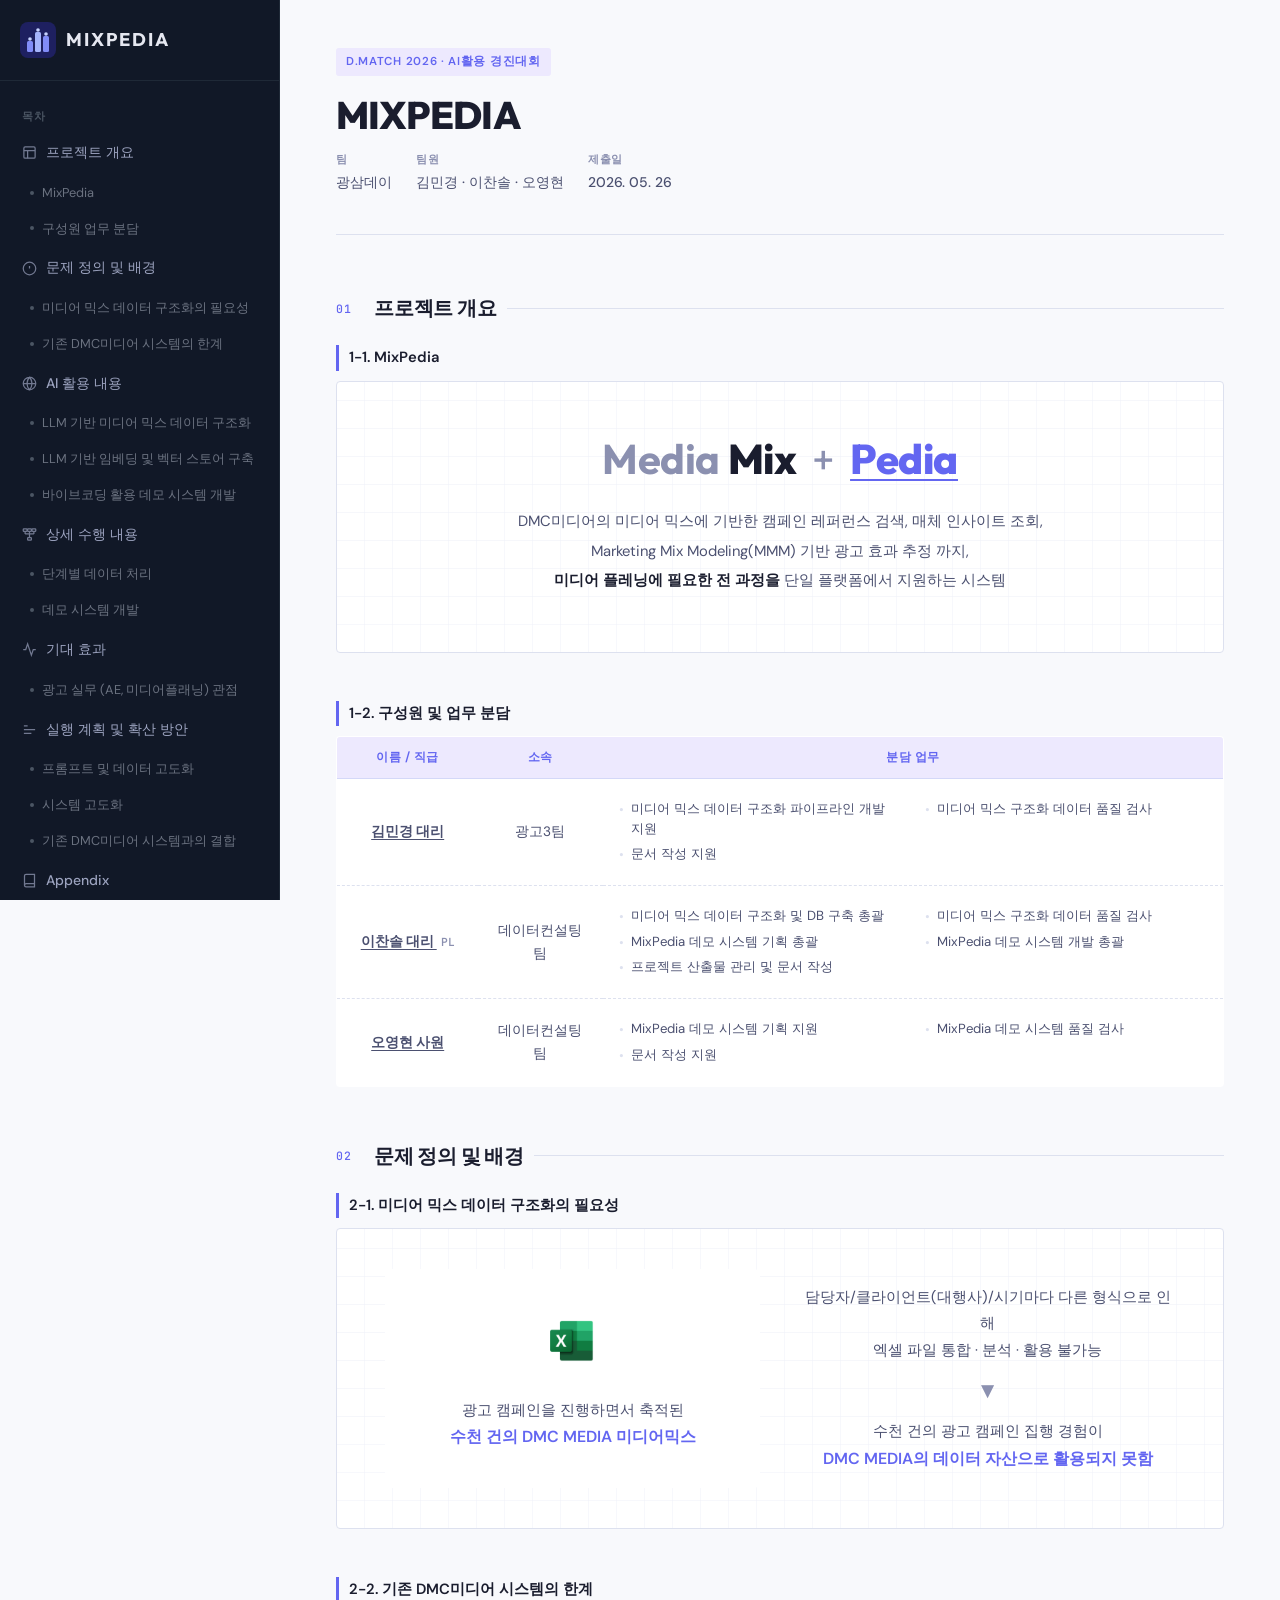
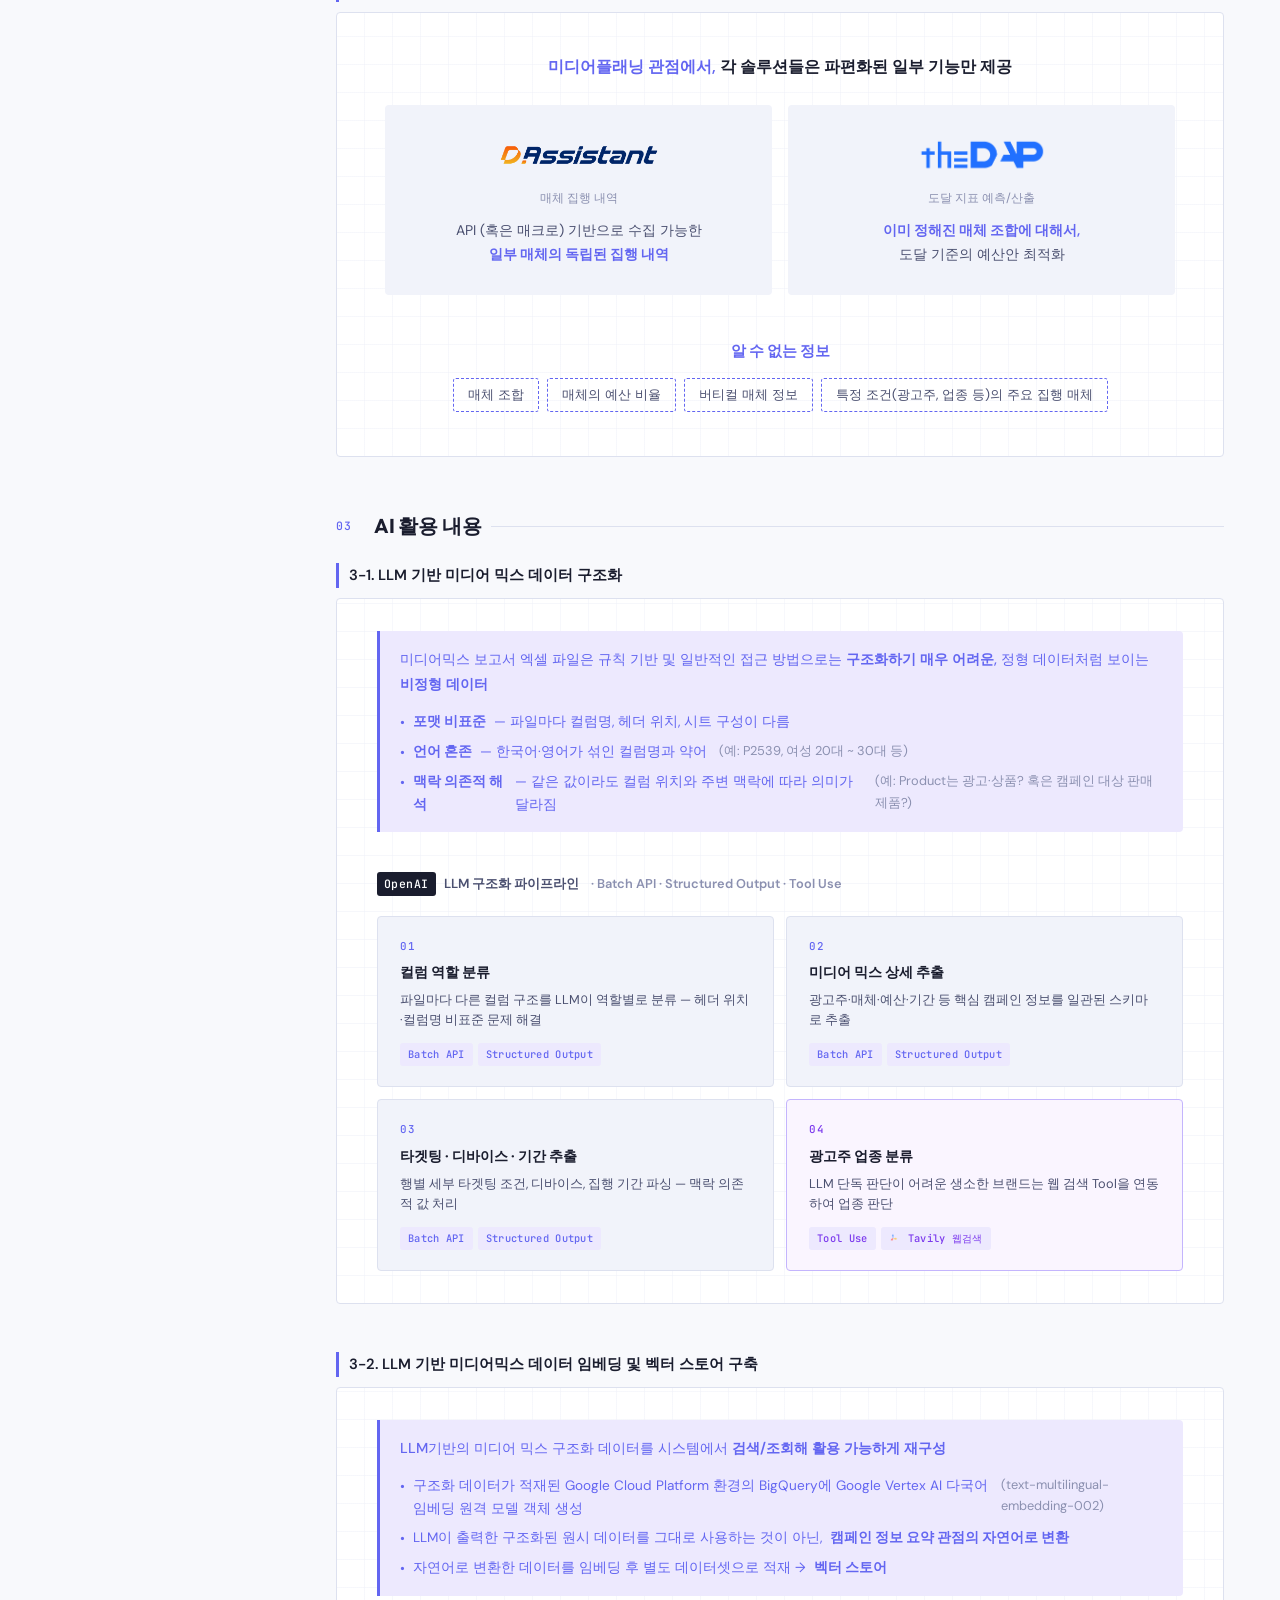
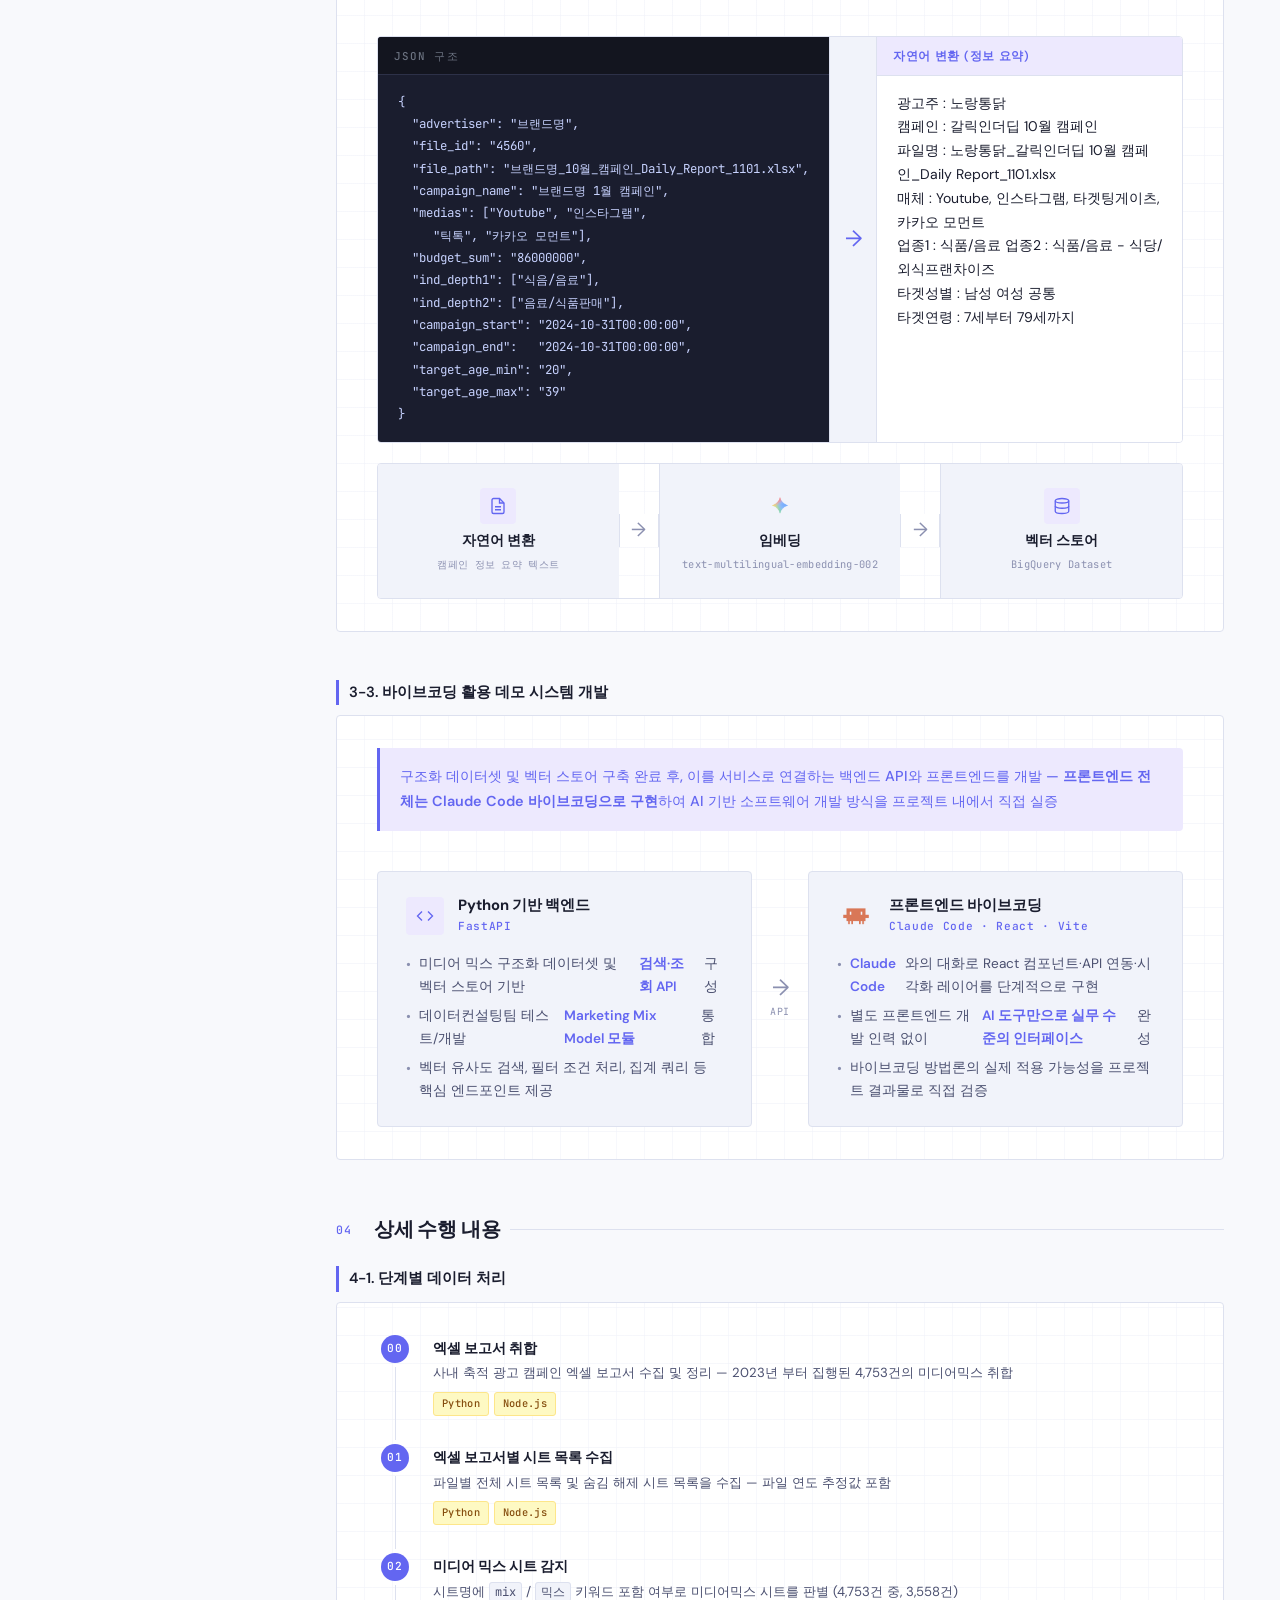
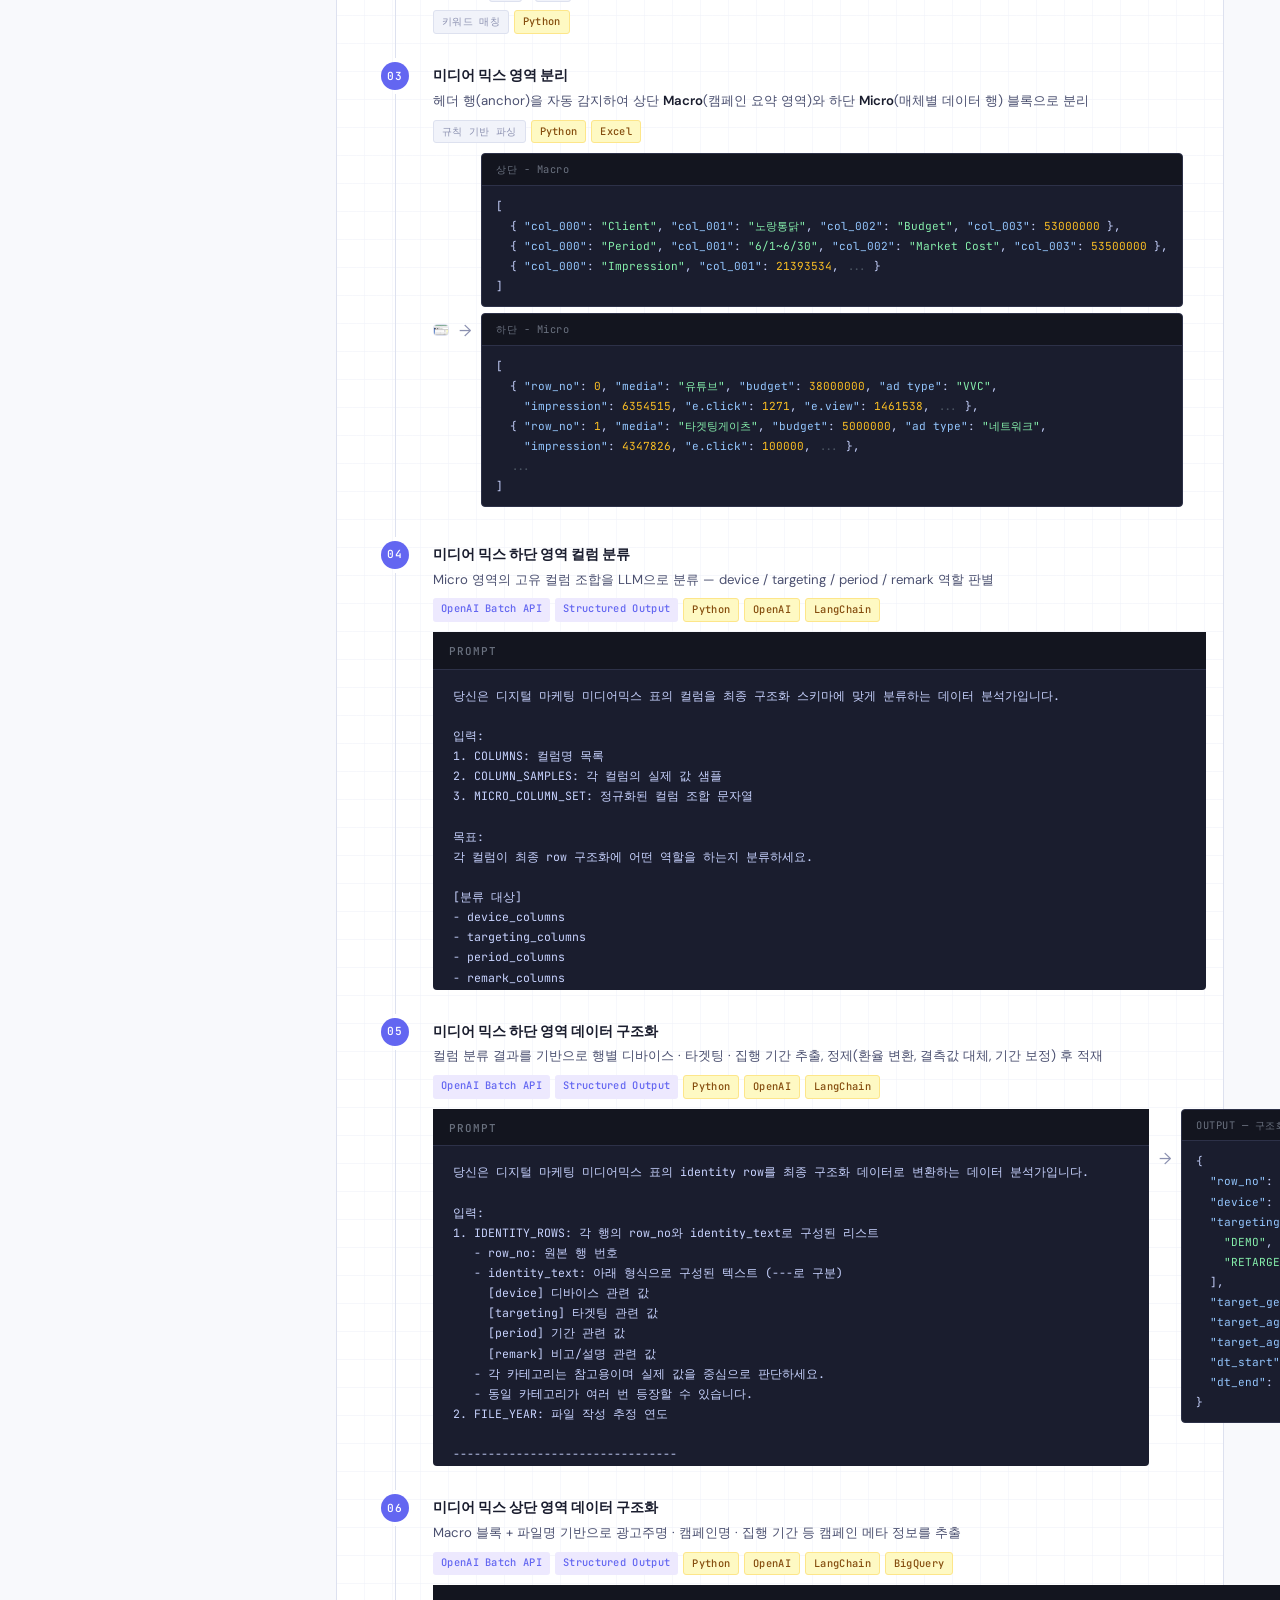
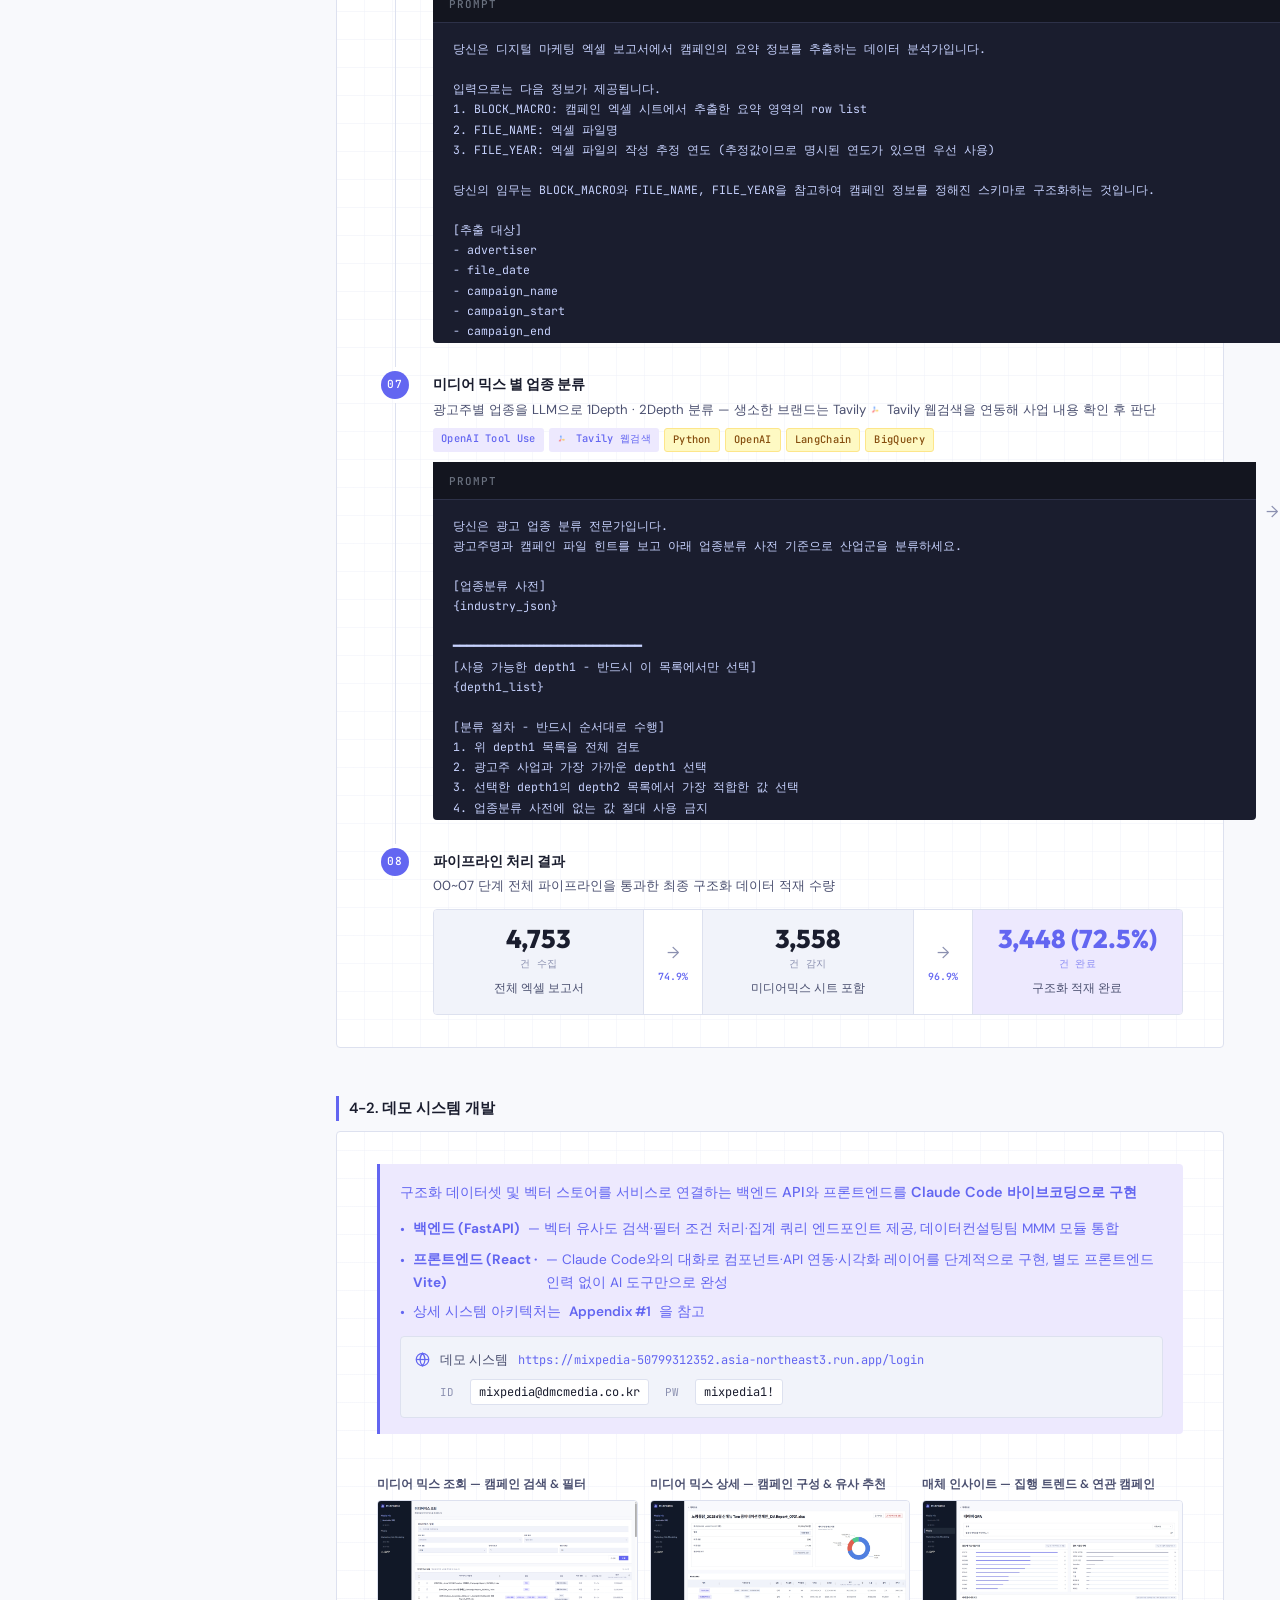
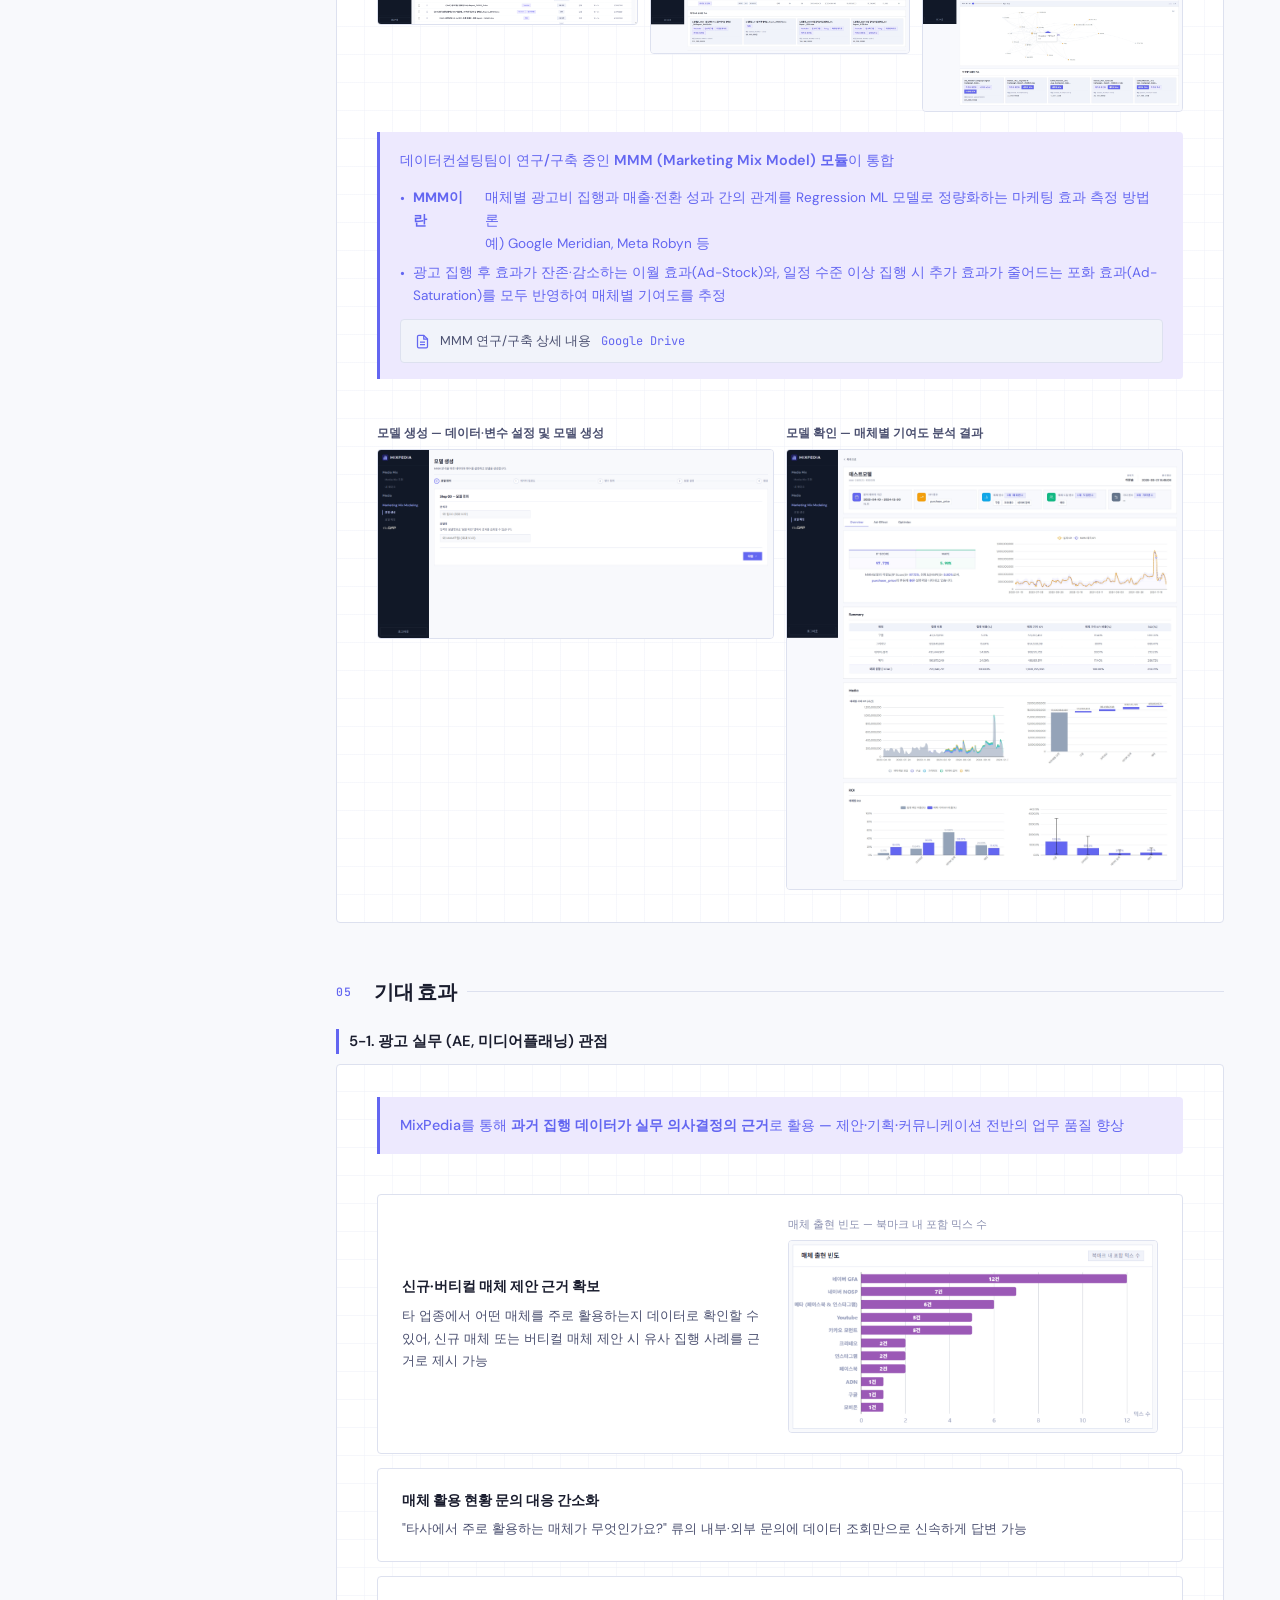
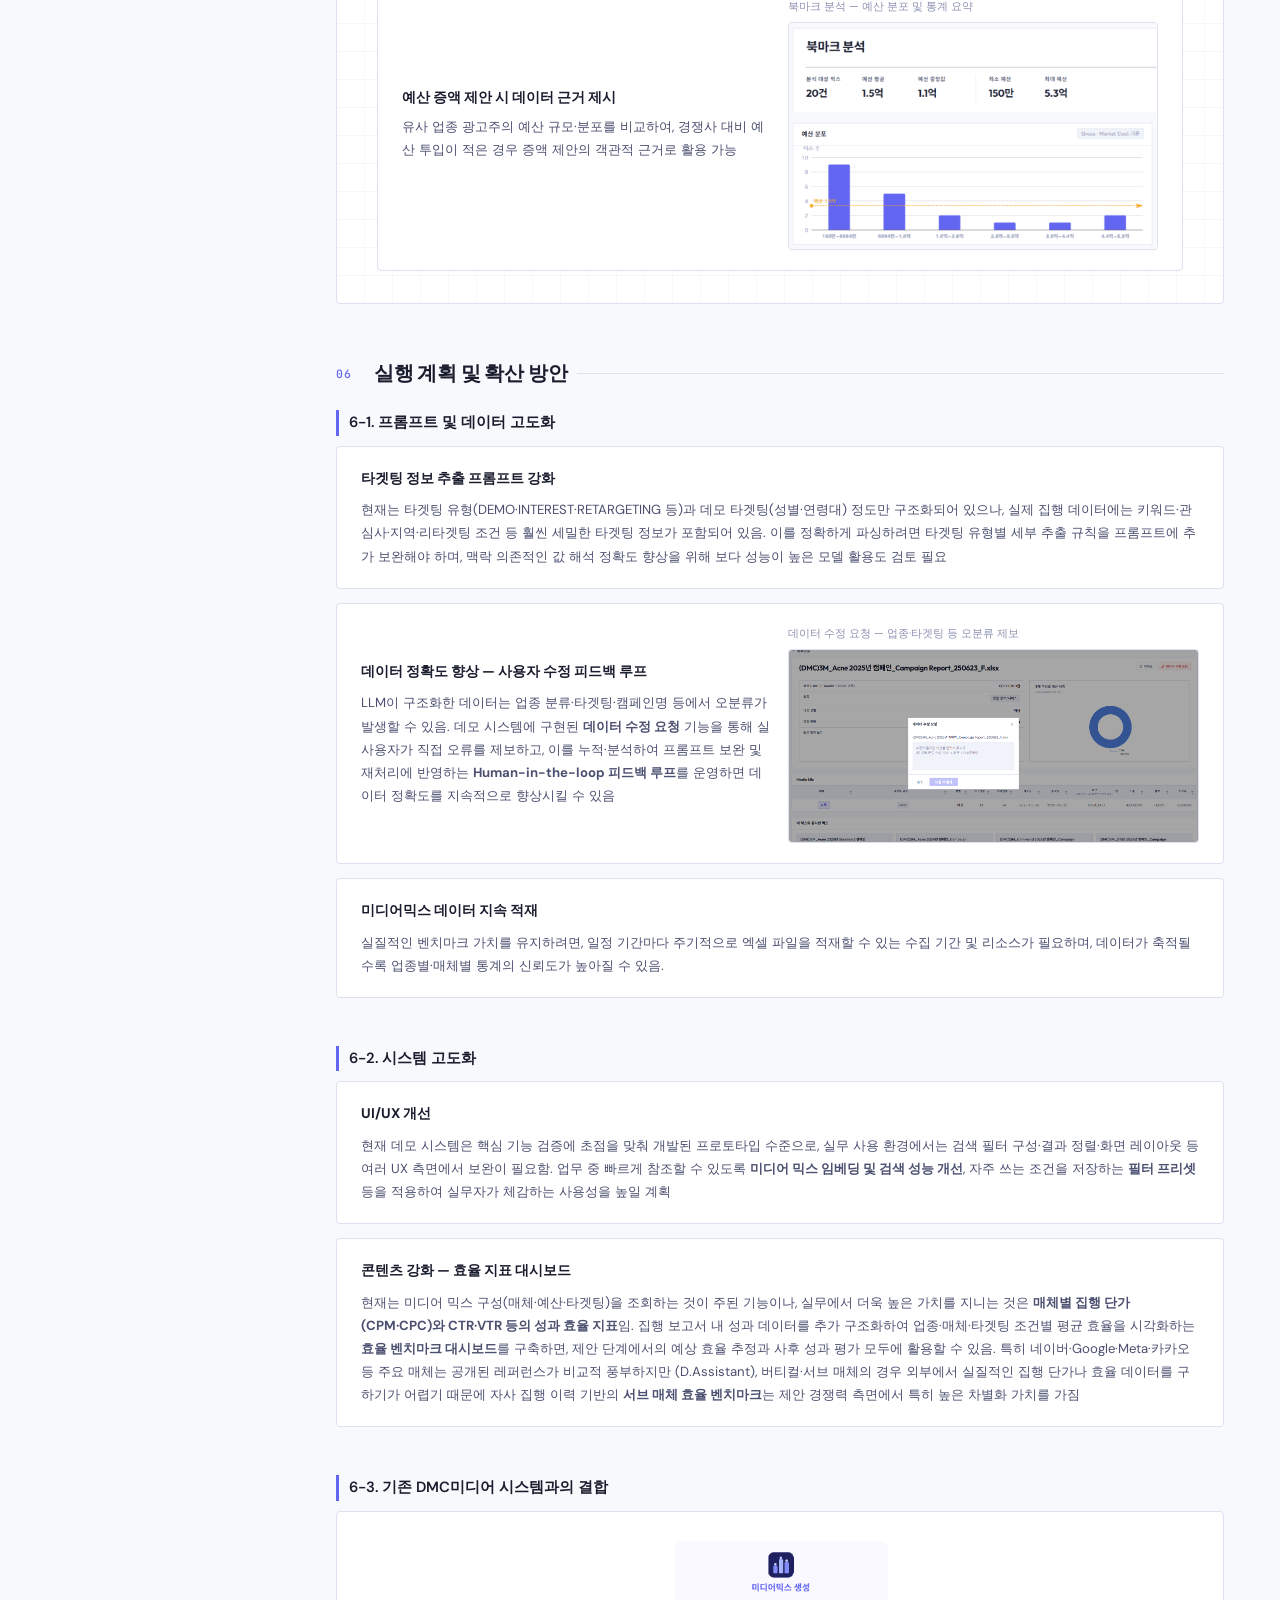
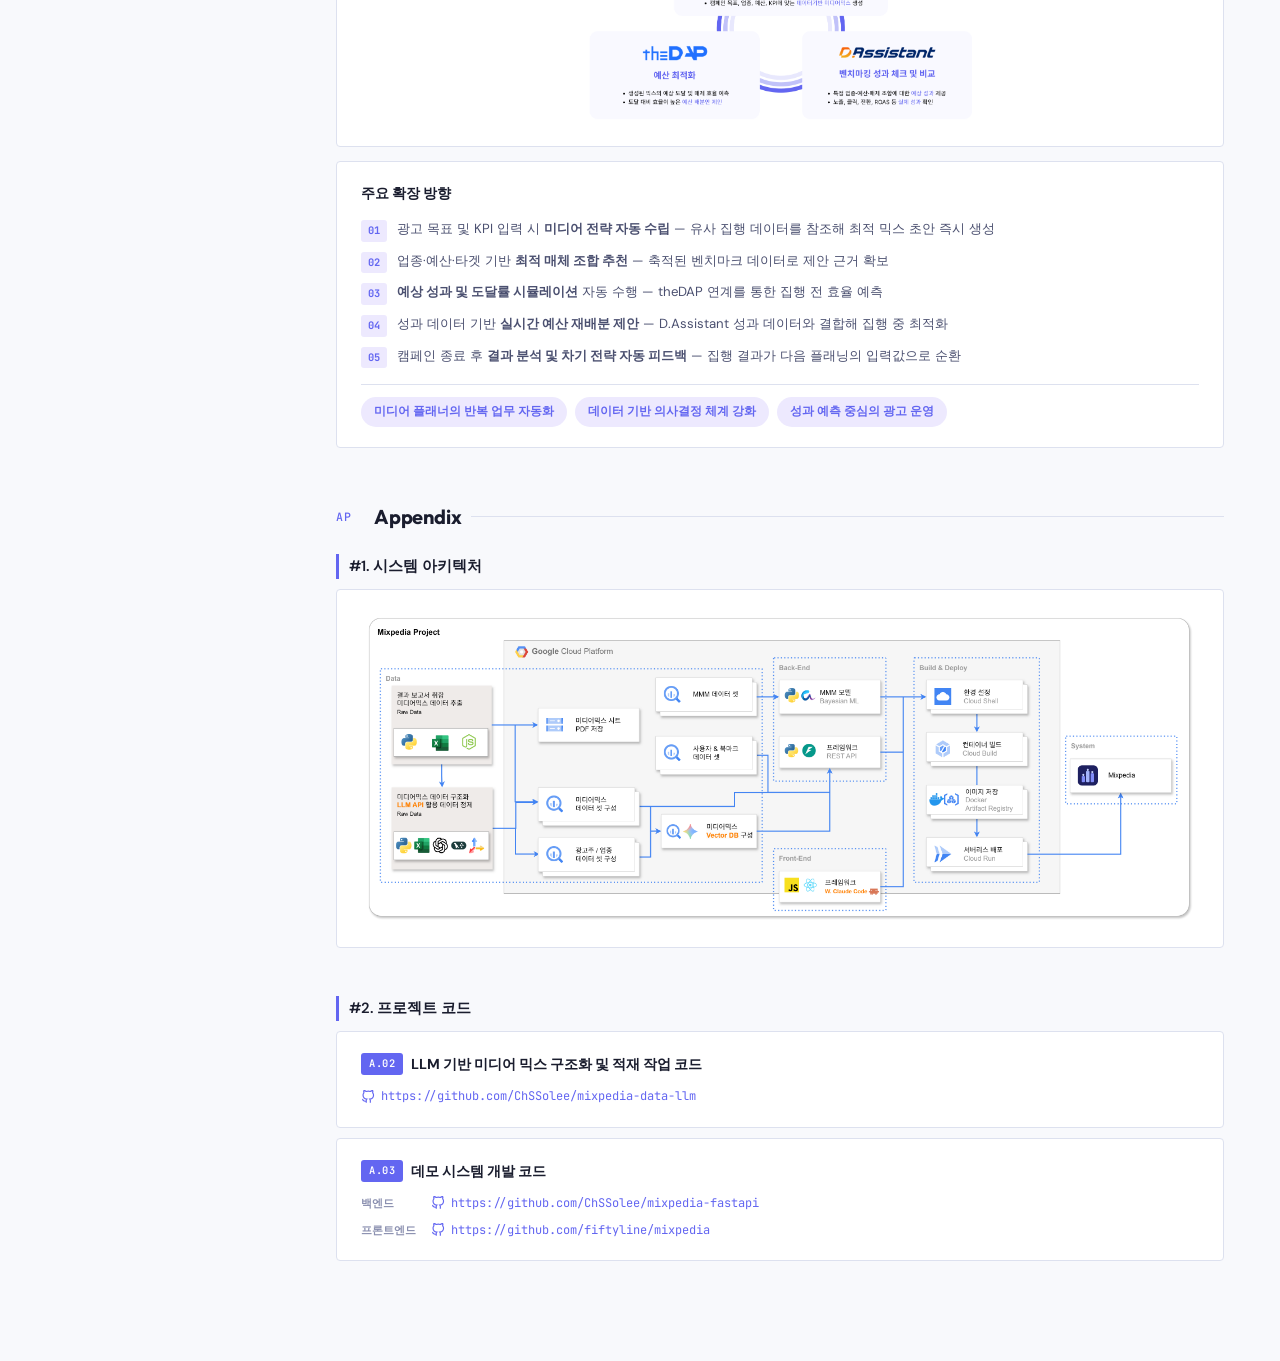
==== commit 3f6f4204: "chs_260526" ====
--- a/index.html
+++ b/index.html
@@ -11,11 +11,10 @@
       href="https://fonts.googleapis.com/css2?family=Outfit:wght@400;600;700;800&family=DM+Sans:ital,wght@0,400;0,500;0,600;1,400&family=JetBrains+Mono:wght@400;500&display=swap"
       rel="stylesheet"
     />
-    <link rel="stylesheet" href="style.css">
+    <link rel="stylesheet" href="style.css" />
   </head>
   <body>
     <div class="layout">
-      <!-- ── Sidebar ── -->
       <nav class="sidebar">
         <div class="sidebar-header">
           <div class="logo-section">
@@ -34,7 +33,6 @@
         <nav class="sidebar-nav">
           <div class="nav-section-label">목차</div>
 
-          <!-- 1 -->
           <a href="#s1" class="nav-link active">
             <svg
               viewBox="0 0 24 24"
@@ -50,7 +48,6 @@
           <a href="#s1-1" class="nav-link nav-link--sub">MixPedia</a>
           <a href="#s1-2" class="nav-link nav-link--sub">구성원 업무 분담</a>
 
-          <!-- 2 -->
           <a href="#s2" class="nav-link">
             <svg
               viewBox="0 0 24 24"
@@ -70,7 +67,6 @@
             >기존 DMC미디어 시스템의 한계</a
           >
 
-          <!-- 3 -->
           <a href="#s3" class="nav-link">
             <svg
               viewBox="0 0 24 24"
@@ -94,7 +90,6 @@
             >바이브코딩 활용 데모 시스템 개발</a
           >
 
-          <!-- 4 -->
           <a href="#s4" class="nav-link">
             <svg
               viewBox="0 0 24 24"
@@ -113,7 +108,6 @@
           <a href="#s4-1" class="nav-link nav-link--sub">단계별 데이터 처리</a>
           <a href="#s4-2" class="nav-link nav-link--sub">데모 시스템 개발</a>
 
-          <!-- 5 -->
           <a href="#s5" class="nav-link">
             <svg
               viewBox="0 0 24 24"
@@ -128,7 +122,6 @@
           <a href="#s5-1" class="nav-link nav-link--sub"
             >광고 실무 (AE, 미디어플래닝) 관점</a
           >
-          <!-- 6 -->
           <a href="#s6" class="nav-link">
             <svg
               viewBox="0 0 24 24"
@@ -148,7 +141,6 @@
             >기존 DMC미디어 시스템과의 결합</a
           >
 
-          <!-- APPENDIX -->
           <a href="#appendix" class="nav-link">
             <svg
               viewBox="0 0 24 24"
@@ -156,19 +148,23 @@
               stroke="currentColor"
               stroke-width="2"
             >
-              <path d="M4 19.5A2.5 2.5 0 0 1 6.5 17H20"/>
-              <path d="M6.5 2H20v20H6.5A2.5 2.5 0 0 1 4 19.5v-15A2.5 2.5 0 0 1 6.5 2z"/>
+              <path d="M4 19.5A2.5 2.5 0 0 1 6.5 17H20" />
+              <path
+                d="M6.5 2H20v20H6.5A2.5 2.5 0 0 1 4 19.5v-15A2.5 2.5 0 0 1 6.5 2z"
+              />
             </svg>
             Appendix
           </a>
-          <a href="#appendix-1" class="nav-link nav-link--sub">#1 시스템 아키텍처</a>
-          <a href="#appendix-2" class="nav-link nav-link--sub">#2 프로젝트 코드</a>
+          <a href="#appendix-1" class="nav-link nav-link--sub"
+            >#1 시스템 아키텍처</a
+          >
+          <a href="#appendix-2" class="nav-link nav-link--sub"
+            >#2 프로젝트 코드</a
+          >
         </nav>
       </nav>
 
-      <!-- ── Main ── -->
-      <main class="main" id="main-content">
-      </main>
+      <main class="main" id="main-content"></main>
     </div>
 
     <script src="script.js"></script>
--- a/style.css
+++ b/style.css
@@ -43,13 +43,11 @@
   -webkit-font-smoothing: antialiased;
 }
 
-/* ── Layout ── */
 .layout {
   display: flex;
   min-height: 100vh;
 }
 
-/* ── Sidebar ── */
 .sidebar {
   width: 280px;
   background: var(--sidebar-bg);
@@ -158,7 +156,6 @@
   opacity: 1;
 }
 
-/* sub-nav */
 .nav-link--sub {
   padding: 6px 12px 6px 32px;
   font-size: 0.8rem;
@@ -192,14 +189,12 @@
   display: none;
 }
 
-/* ── Main Content ── */
 .main {
   flex: 1;
   min-width: 0;
   padding: 48px 56px;
 }
 
-/* ── Cover / Title ── */
 .cover {
   margin-bottom: 56px;
   padding-bottom: 40px;
@@ -273,7 +268,6 @@
   color: var(--text-secondary);
 }
 
-/* ── Section ── */
 .section {
   margin-bottom: 52px;
 }
@@ -308,7 +302,6 @@
   background: var(--border);
 }
 
-/* ── Sub-section ── */
 .subsection {
   margin-bottom: 48px;
 }
@@ -324,7 +317,6 @@
   padding-left: 10px;
 }
 
-/* ── Body Text ── */
 p {
   font-family: var(--font-body);
   font-size: 0.9rem;
@@ -337,7 +329,6 @@
   margin-bottom: 0;
 }
 
-/* ── Card ── */
 .card {
   background: var(--surface);
   border: 1px solid var(--border);
@@ -357,7 +348,6 @@
   grid-template-columns: 1fr 1fr 1fr;
 }
 
-/* ── Stat Card ── */
 .stat-card {
   background: var(--surface);
   border: 1px solid var(--border);
@@ -390,7 +380,6 @@
   color: var(--text-tertiary);
 }
 
-/* ── Feature List ── */
 .feature-list {
   display: flex;
   flex-direction: column;
@@ -443,7 +432,6 @@
   margin: 0;
 }
 
-/* ── Tag ── */
 .tag {
   display: inline-block;
   padding: 3px 8px;
@@ -463,7 +451,6 @@
   font-weight: 600;
 }
 
-/* ── Table ── */
 .report-table {
   width: 100%;
   border-collapse: collapse;
@@ -498,7 +485,6 @@
   color: var(--text);
 }
 
-/* ── Callout ── */
 .callout {
   display: flex;
   gap: 12px;
@@ -528,7 +514,6 @@
   color: var(--accent-muted-text);
 }
 
-/* ── Member Table (1-2) ── */
 .member-table {
   width: 100%;
   border-collapse: collapse;
@@ -634,7 +619,6 @@
   color: var(--accent);
 }
 
-/* ── Need Layout (2-1) ── */
 .need-layout {
   display: grid;
   grid-template-columns: 1fr 1fr;
@@ -729,7 +713,6 @@
   font-weight: 600;
 }
 
-/* ── AI Section (3-1) ── */
 .ai-callout {
   background: var(--accent-muted);
   border-left: 3px solid var(--accent);
@@ -820,7 +803,6 @@
   margin-right: 2px;
 }
 
-/* ── Limit (2-2) ── */
 .limit-wrap {
   display: flex;
   flex-direction: column;
@@ -932,7 +914,6 @@
   color: var(--text-secondary);
 }
 
-/* ── MixPedia Hero (1-1) ── */
 .mixpedia-hero {
   background: var(--surface);
   border: 1px solid var(--border);
@@ -996,7 +977,6 @@
   font-weight: 600;
 }
 
-/* ── Grid wrap utility ── */
 .grid-wrap {
   background: var(--surface);
   border: 1px solid var(--border);
@@ -1020,7 +1000,6 @@
     );
 }
 
-/* ── Placeholder ── */
 .placeholder {
   background: var(--surface);
   border: 1px dashed var(--border);
@@ -1049,7 +1028,6 @@
   margin: 0;
 }
 
-/* ── Roadmap ── */
 .roadmap {
   display: flex;
   flex-direction: column;
@@ -1134,7 +1112,6 @@
   margin: 0;
 }
 
-/* ── Embed Transform (3-2) ── */
 .embed-transform {
   display: grid;
   grid-template-columns: 1fr 48px 1fr;
@@ -1238,7 +1215,6 @@
   letter-spacing: 0.02em;
 }
 
-/* ── Vibe Stack (3-3) ── */
 .vibe-stack {
   display: grid;
   grid-template-columns: 1fr 56px 1fr;
@@ -1326,7 +1302,6 @@
   letter-spacing: 0.08em;
 }
 
-/* ── LLM Pipeline (3-1) ── */
 .llm-pipeline-header {
   display: flex;
   align-items: center;
@@ -1424,7 +1399,6 @@
   color: #7c3aed;
 }
 
-/* ── Vector Pipeline (3-2) ── */
 .vector-pipeline {
   display: flex;
   align-items: center;
@@ -1508,7 +1482,6 @@
   font-family: var(--font-body);
 }
 
-/* ── Process Steps (4-1) ── */
 .proc-steps {
   display: flex;
   flex-direction: column;
@@ -1632,7 +1605,6 @@
   border: 1px solid #fde68a;
 }
 
-/* ── MediaMix Image Preview (4-1 step 03) ── */
 .mm-img-wrap {
   display: flex;
   border: 1px solid var(--border);
@@ -1755,7 +1727,6 @@
   color: #4b5563;
 }
 
-/* ── Print ── */
 @media print {
   .sidebar {
     display: none;
@@ -1777,4 +1748,4 @@
   .card-grid--3 {
     grid-template-columns: 1fr;
   }
-}+}
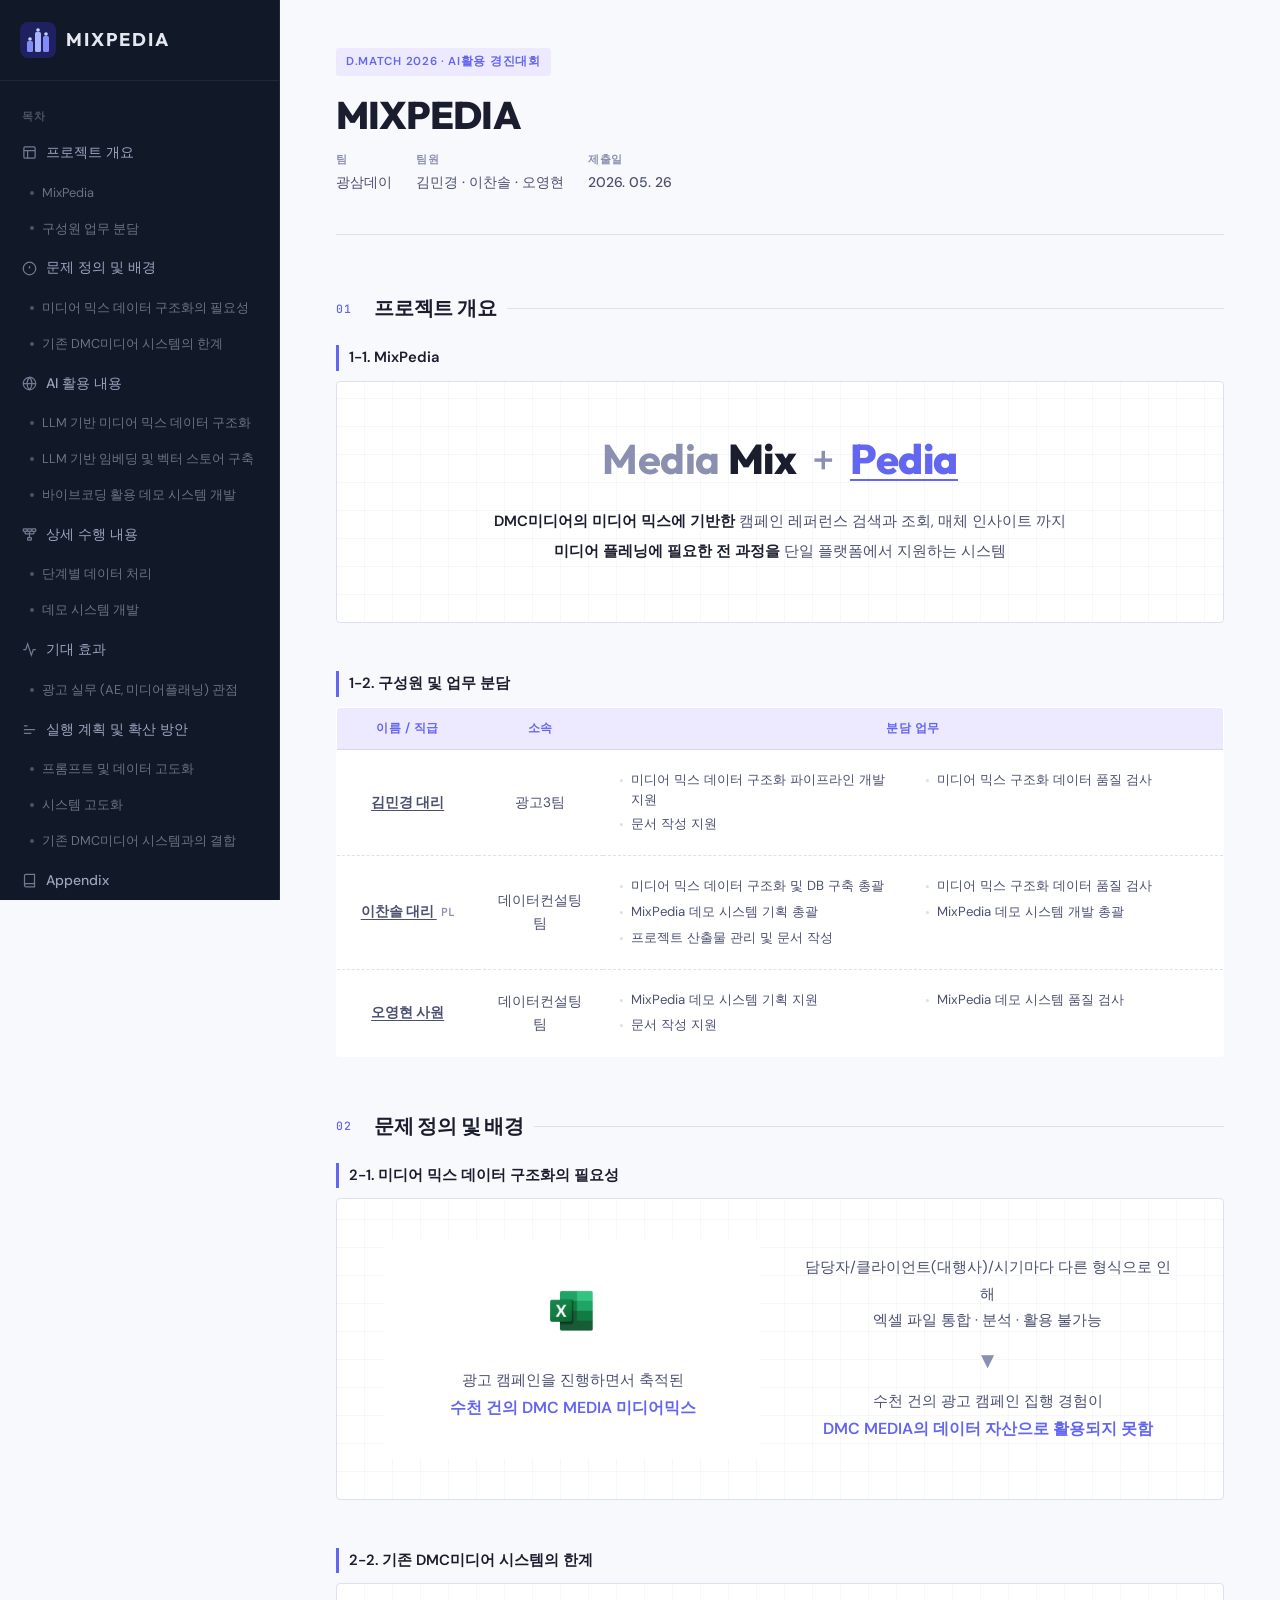
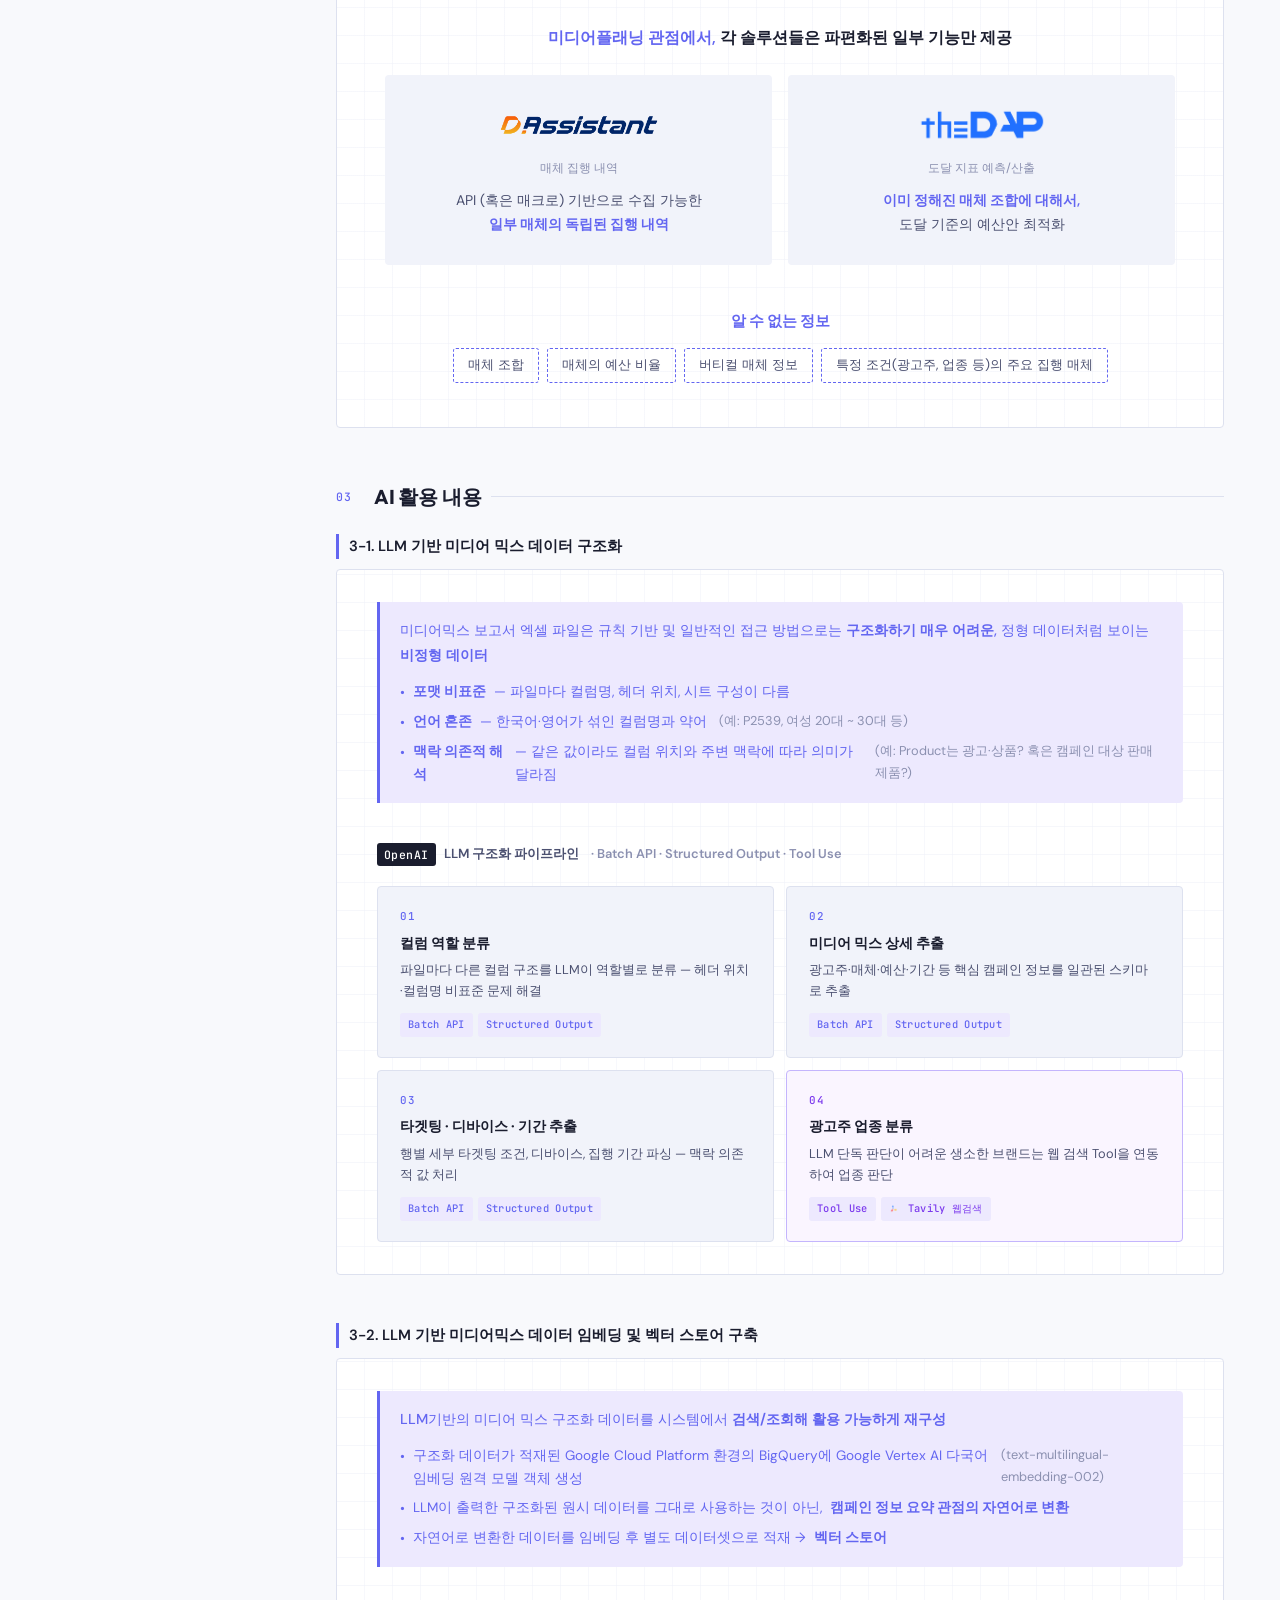
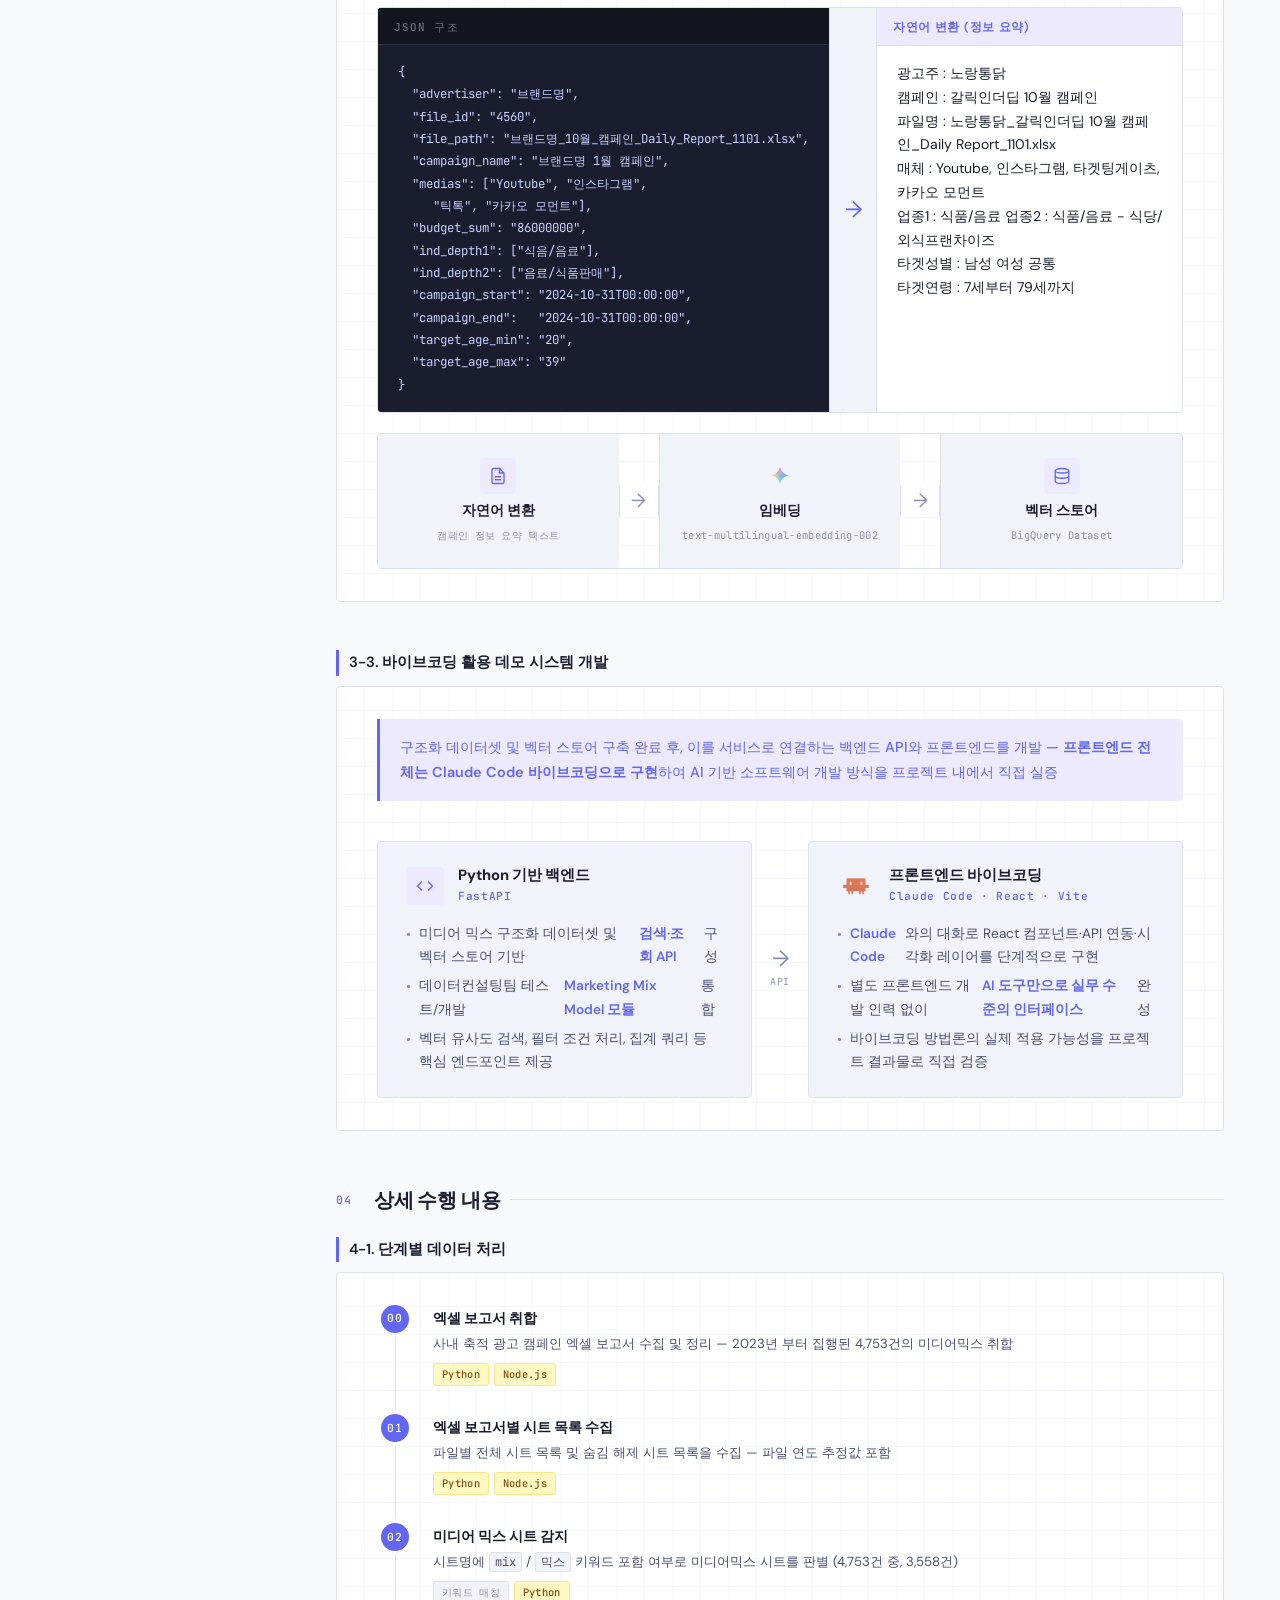
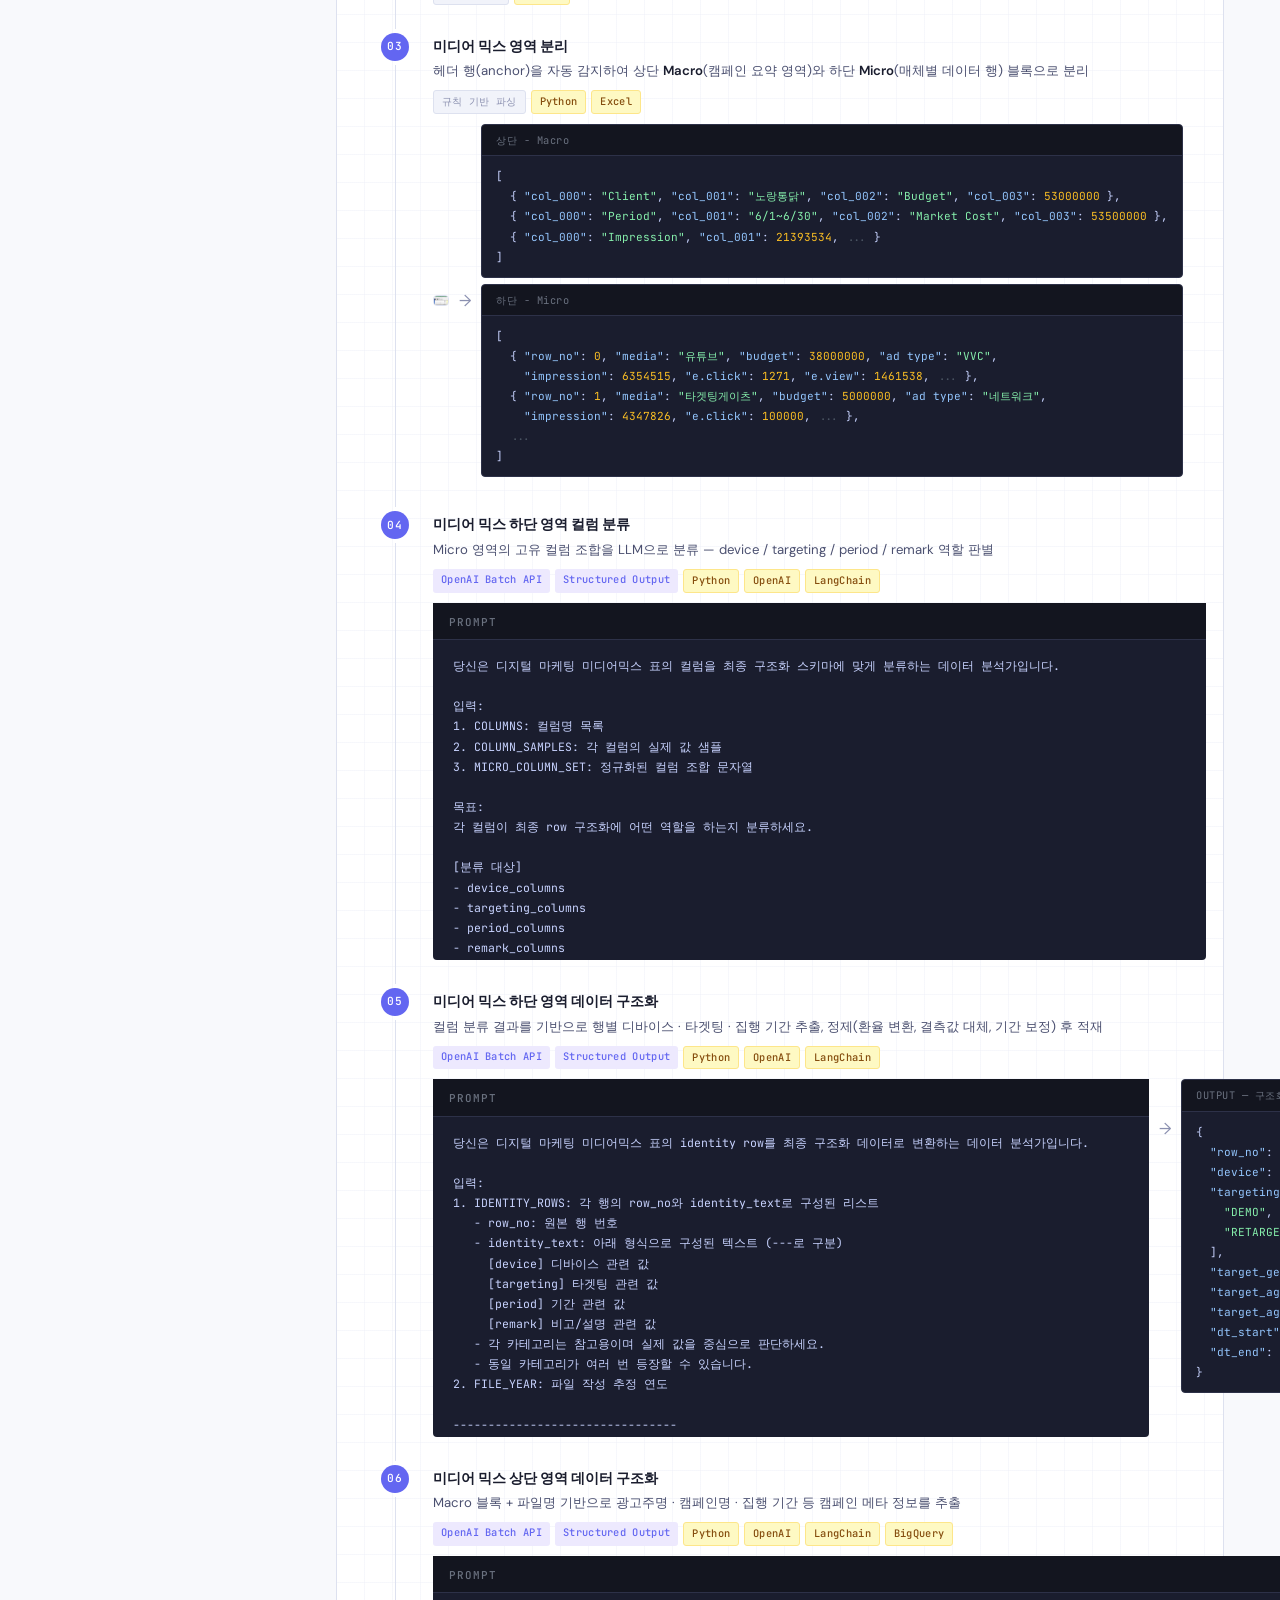
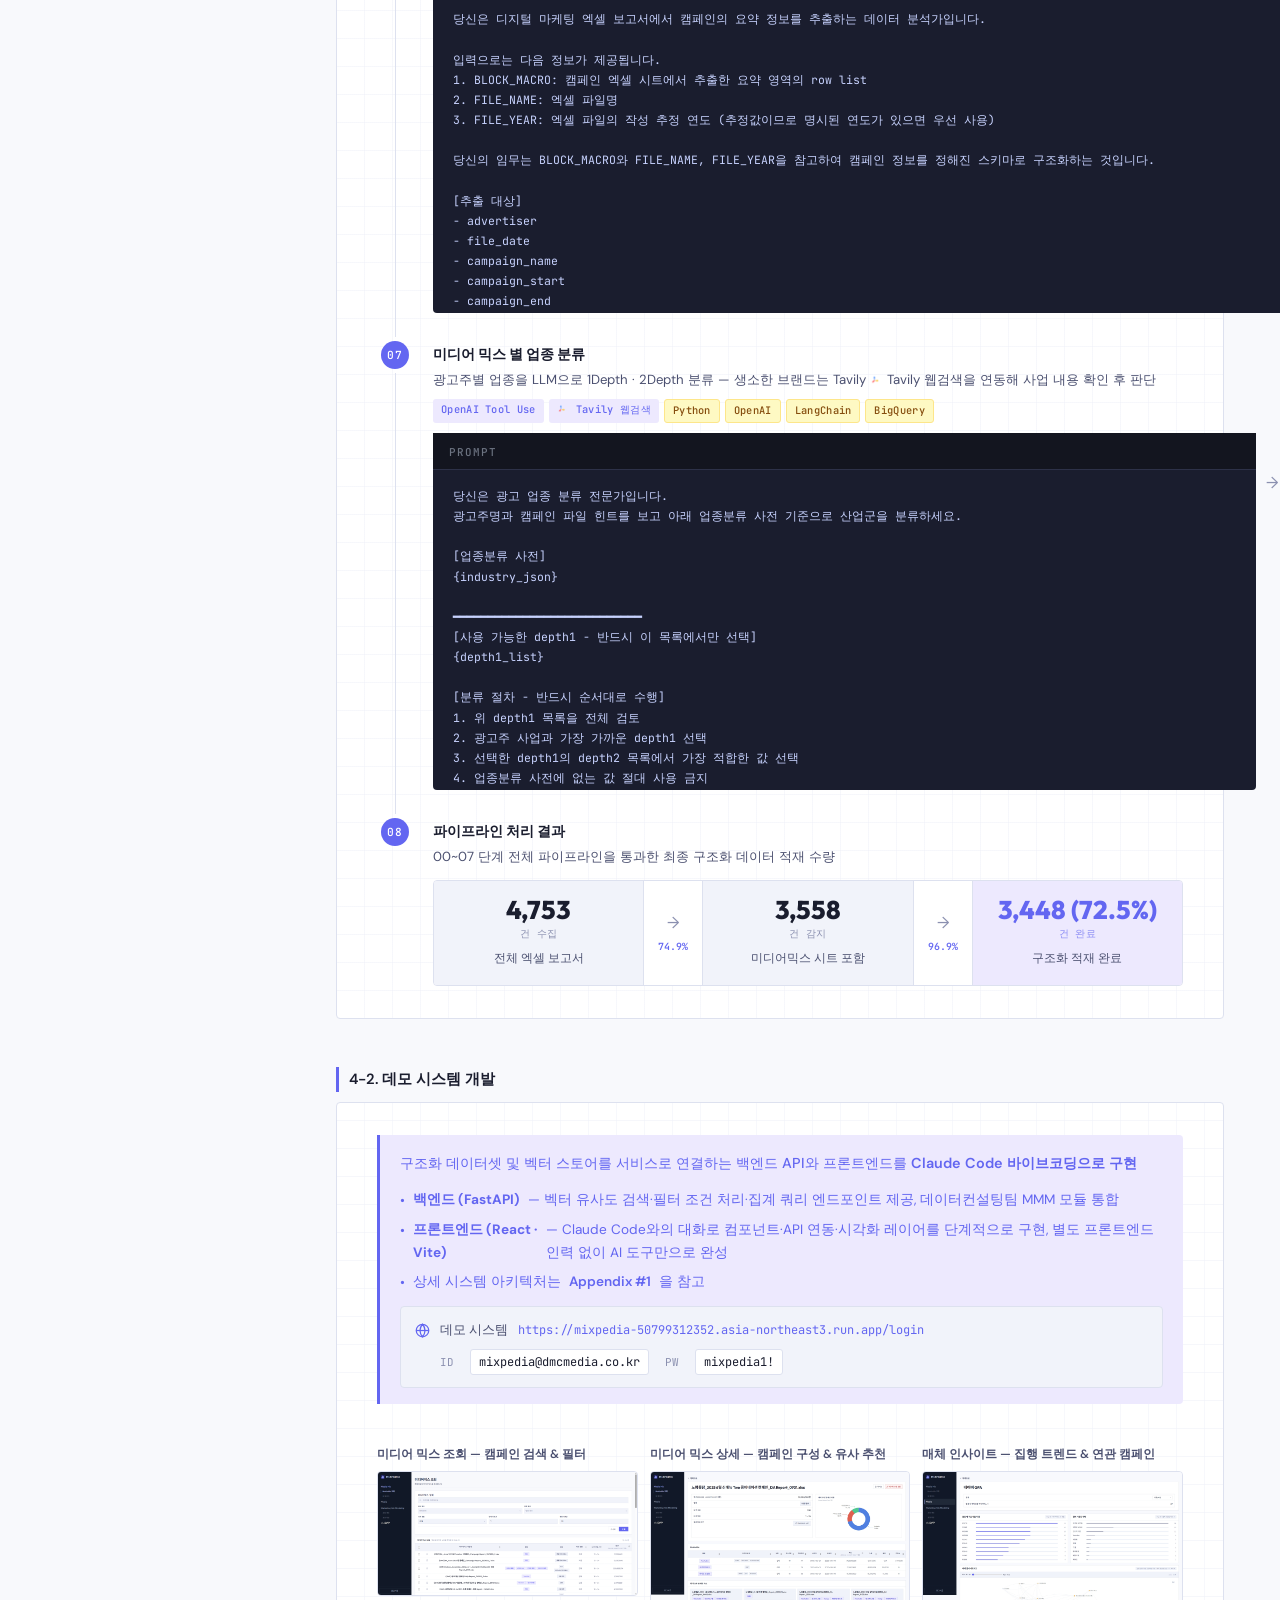
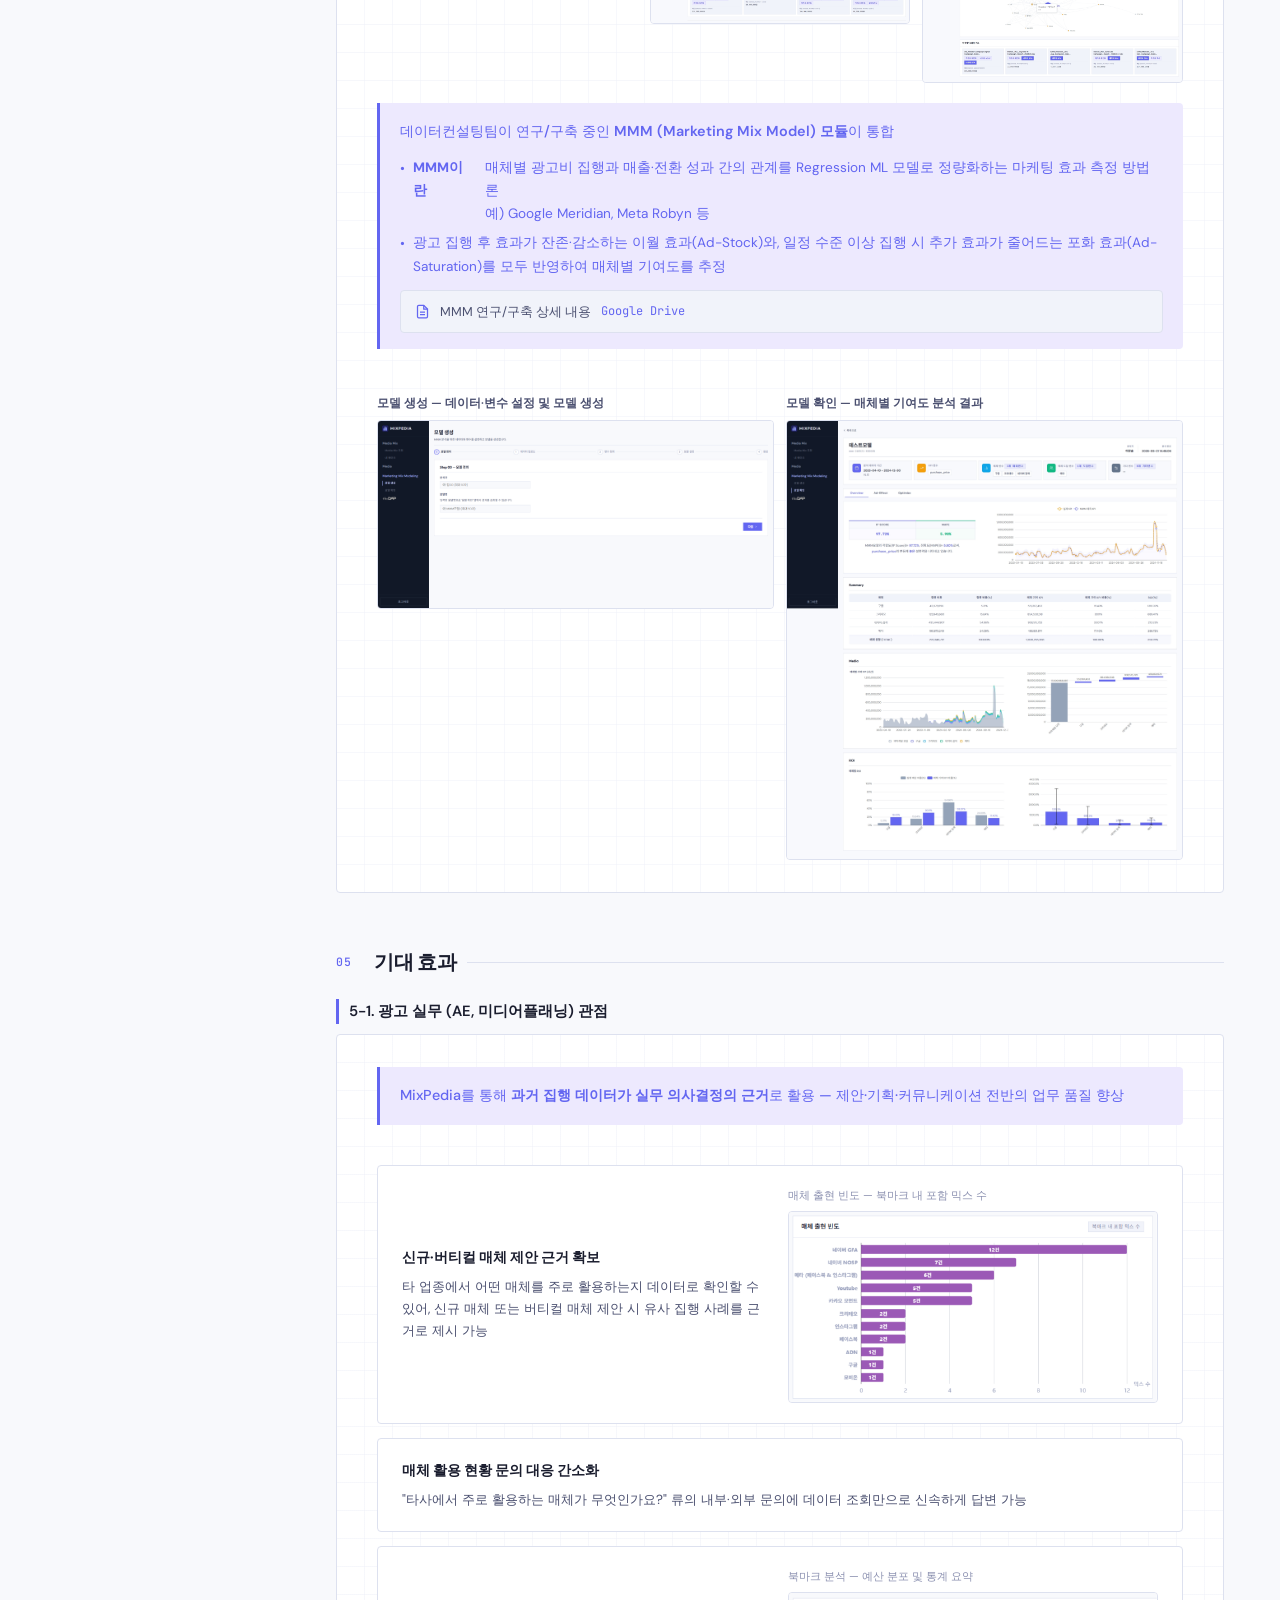
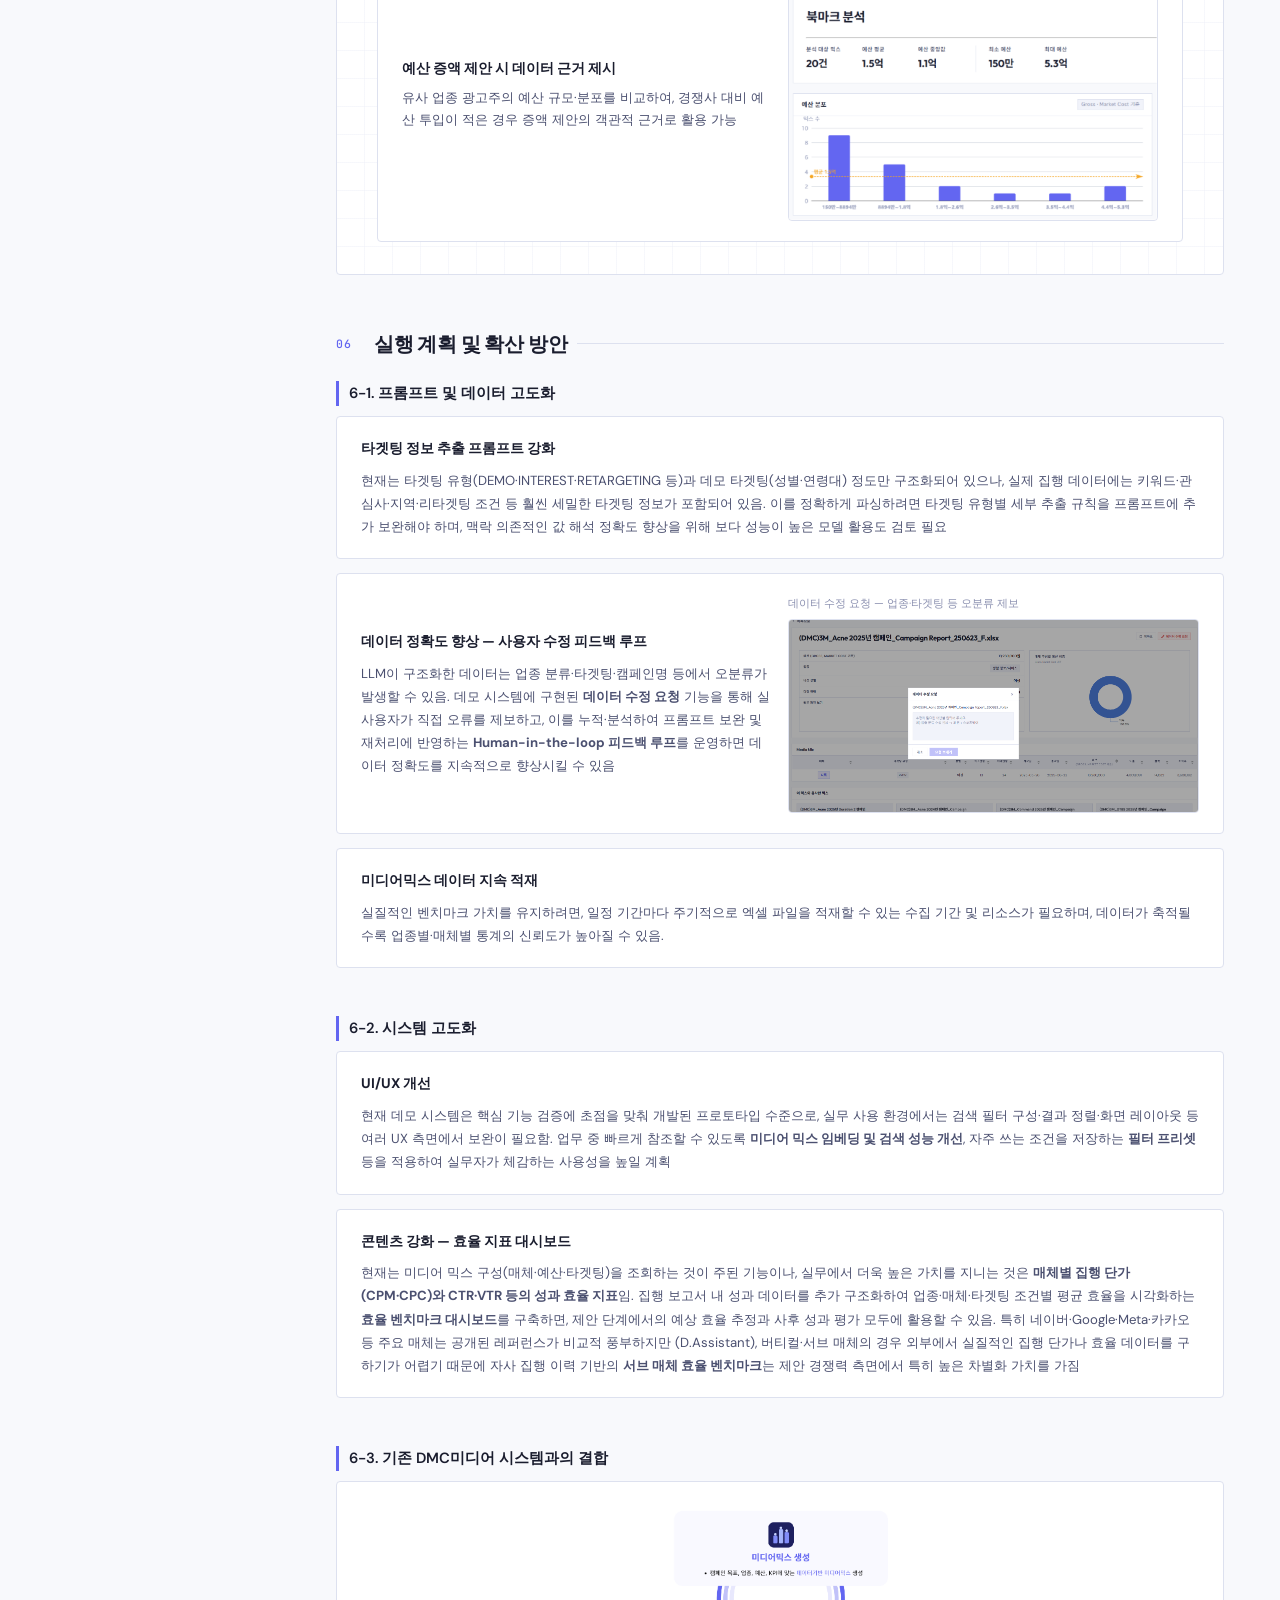
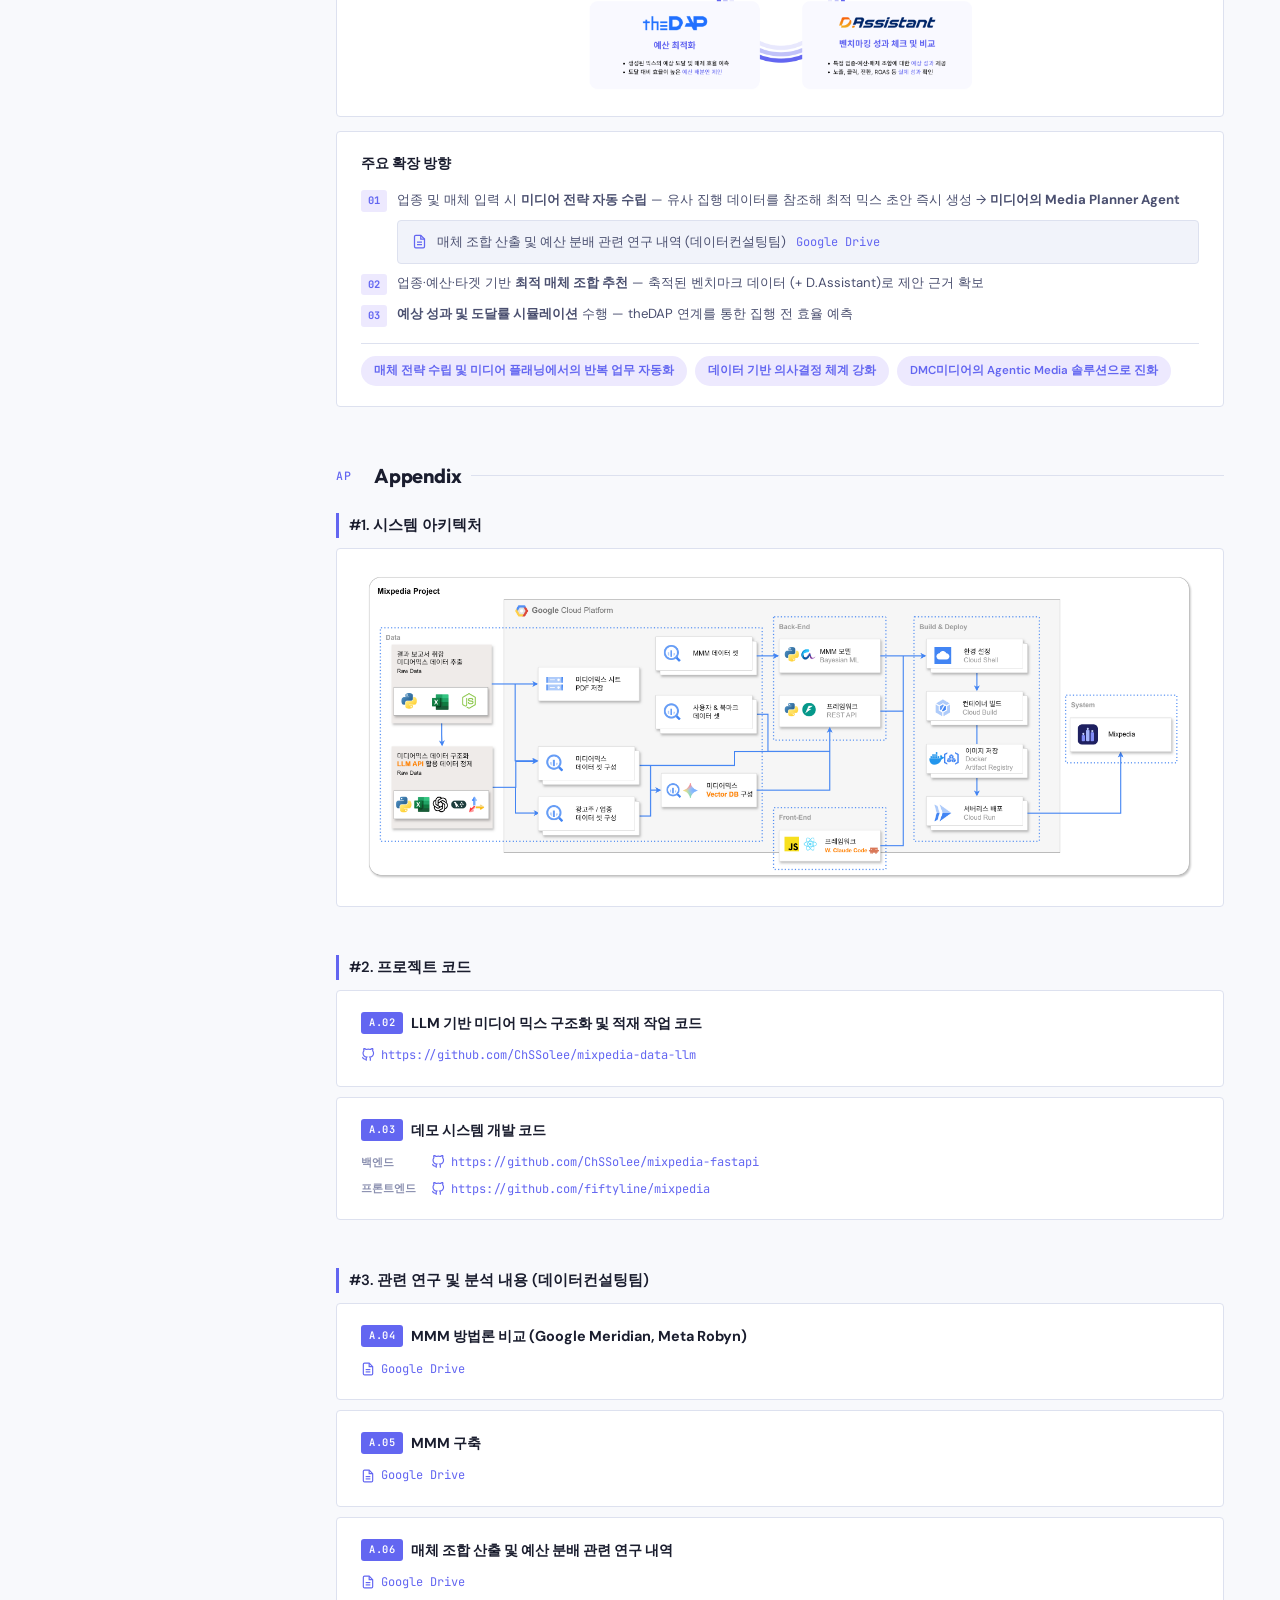
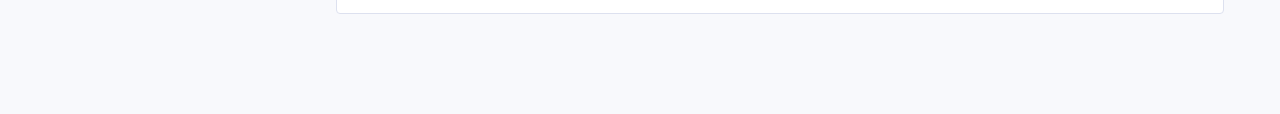
==== commit 6d10fbb2: "260527" ====
--- a/index.html
+++ b/index.html
@@ -161,6 +161,9 @@
           <a href="#appendix-2" class="nav-link nav-link--sub"
             >#2 프로젝트 코드</a
           >
+          <a href="#appendix-3" class="nav-link nav-link--sub"
+            >#3 관련 연구 및 분석 내용</a
+          >
         </nav>
       </nav>
 
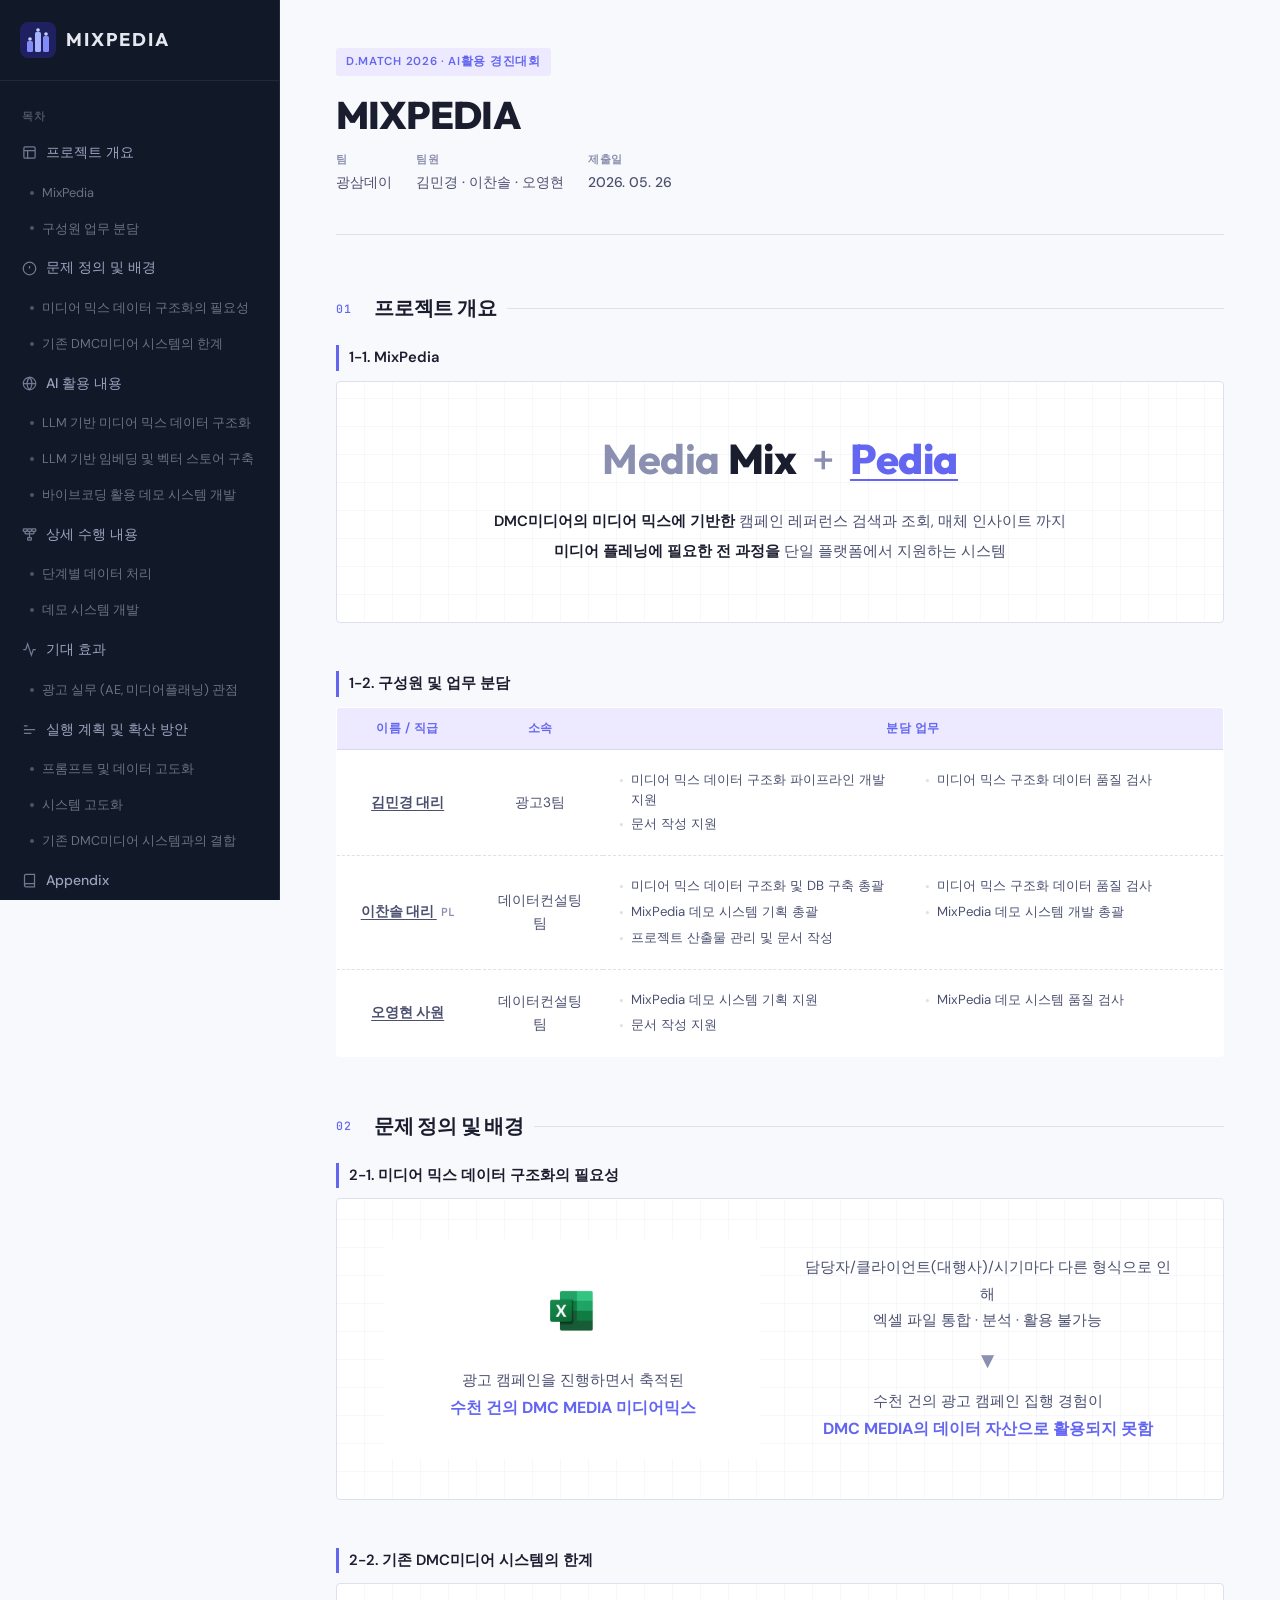
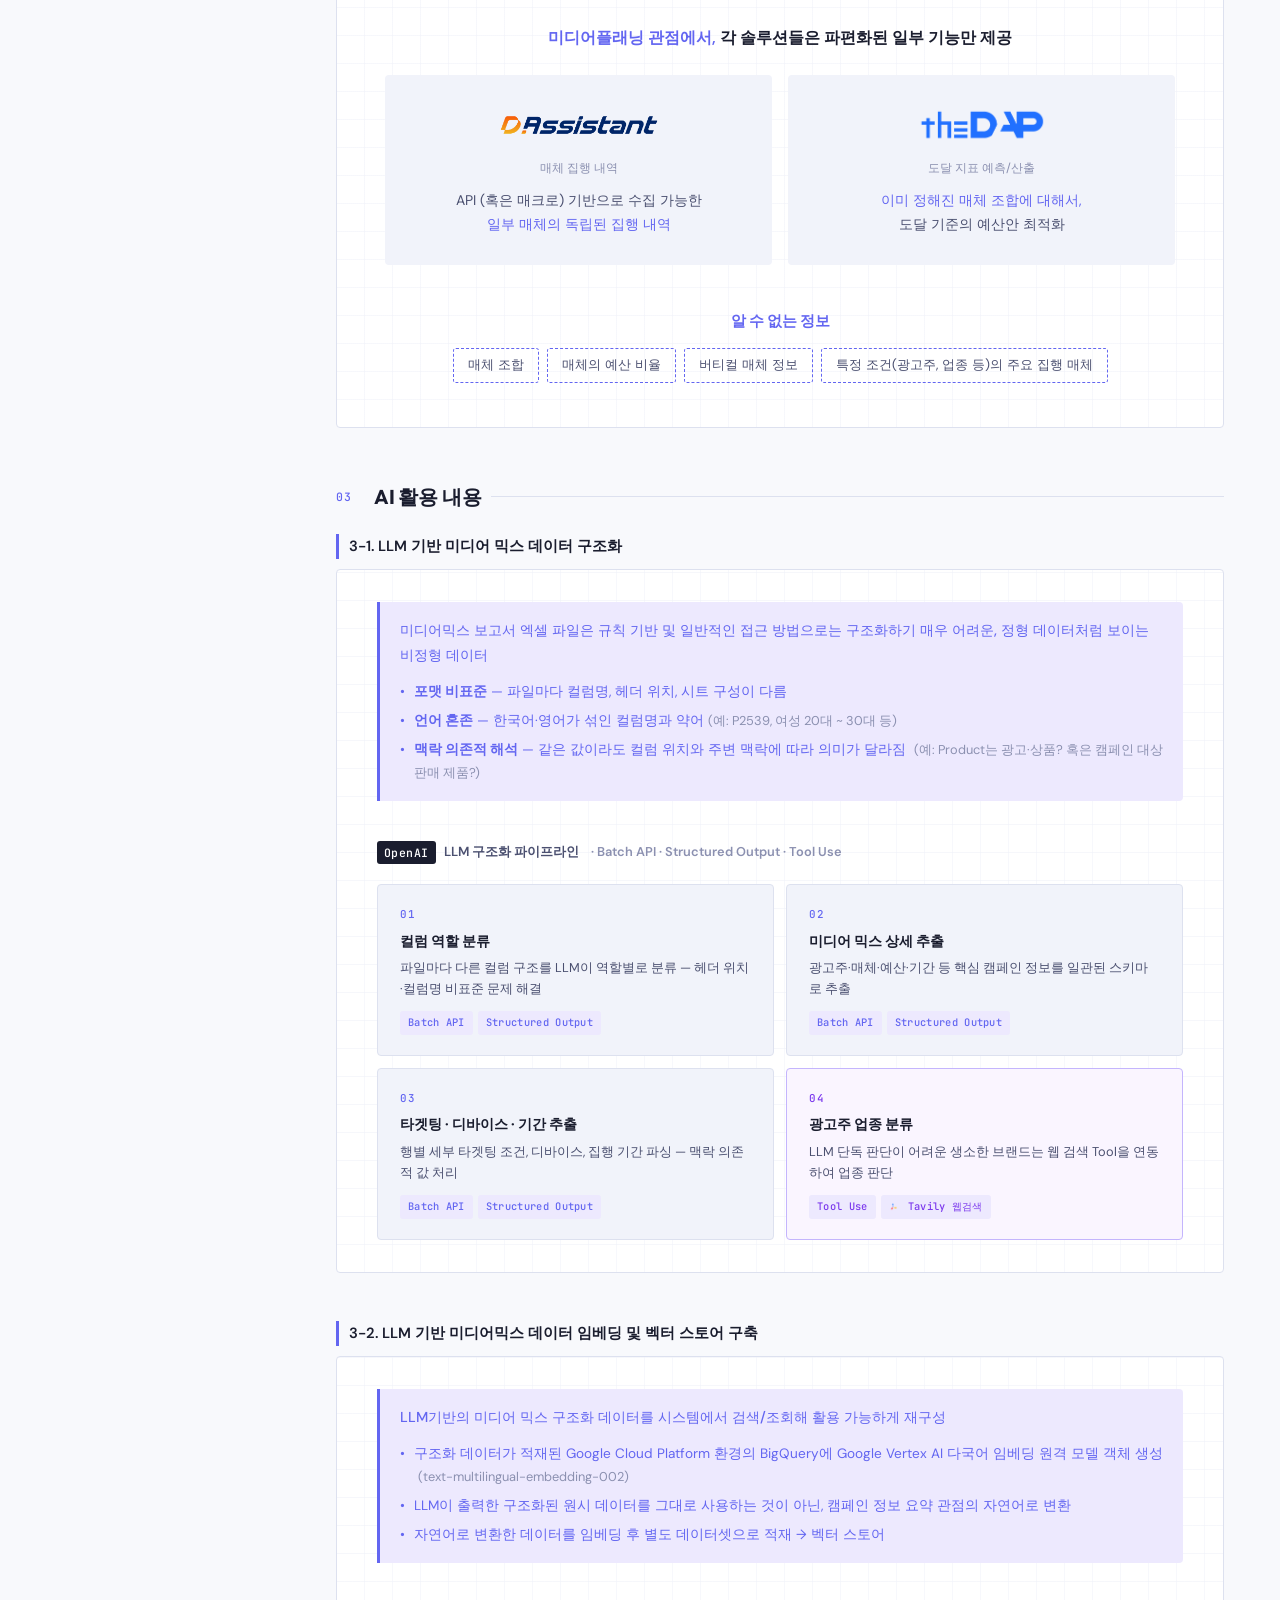
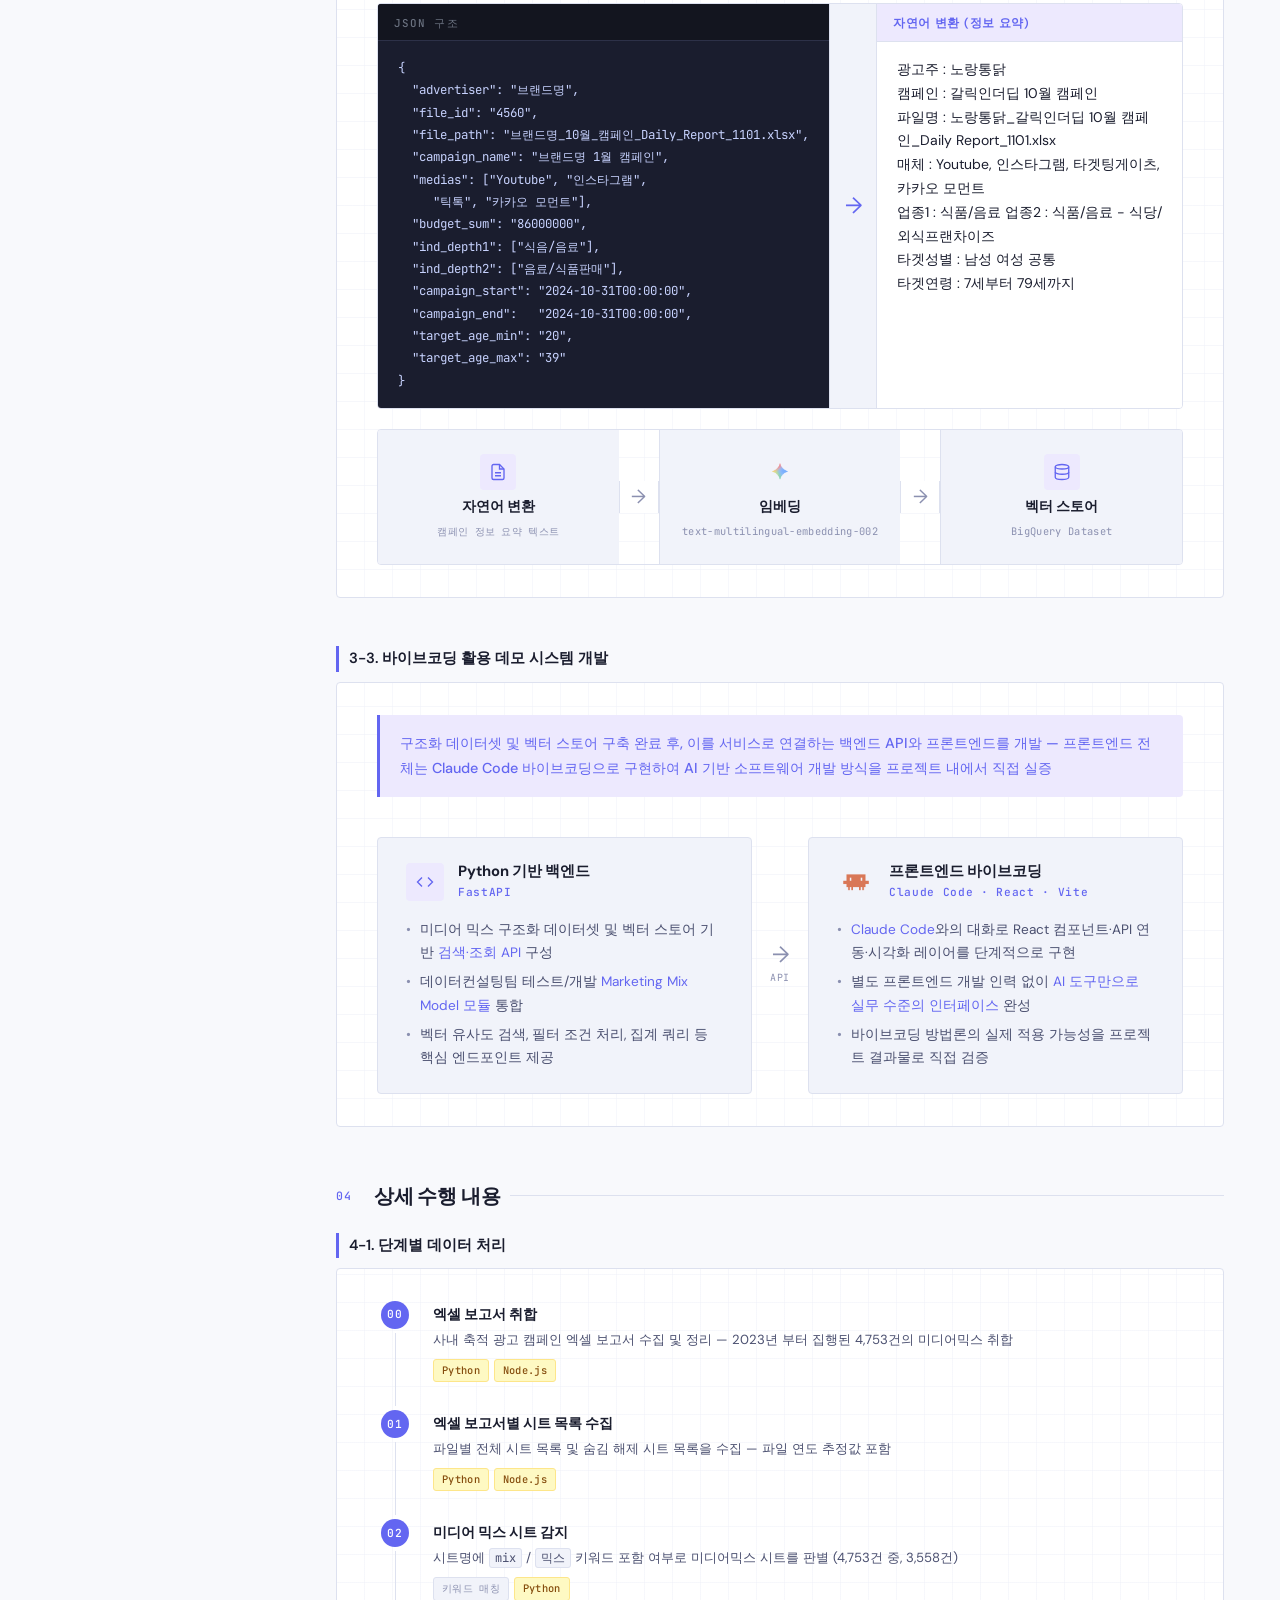
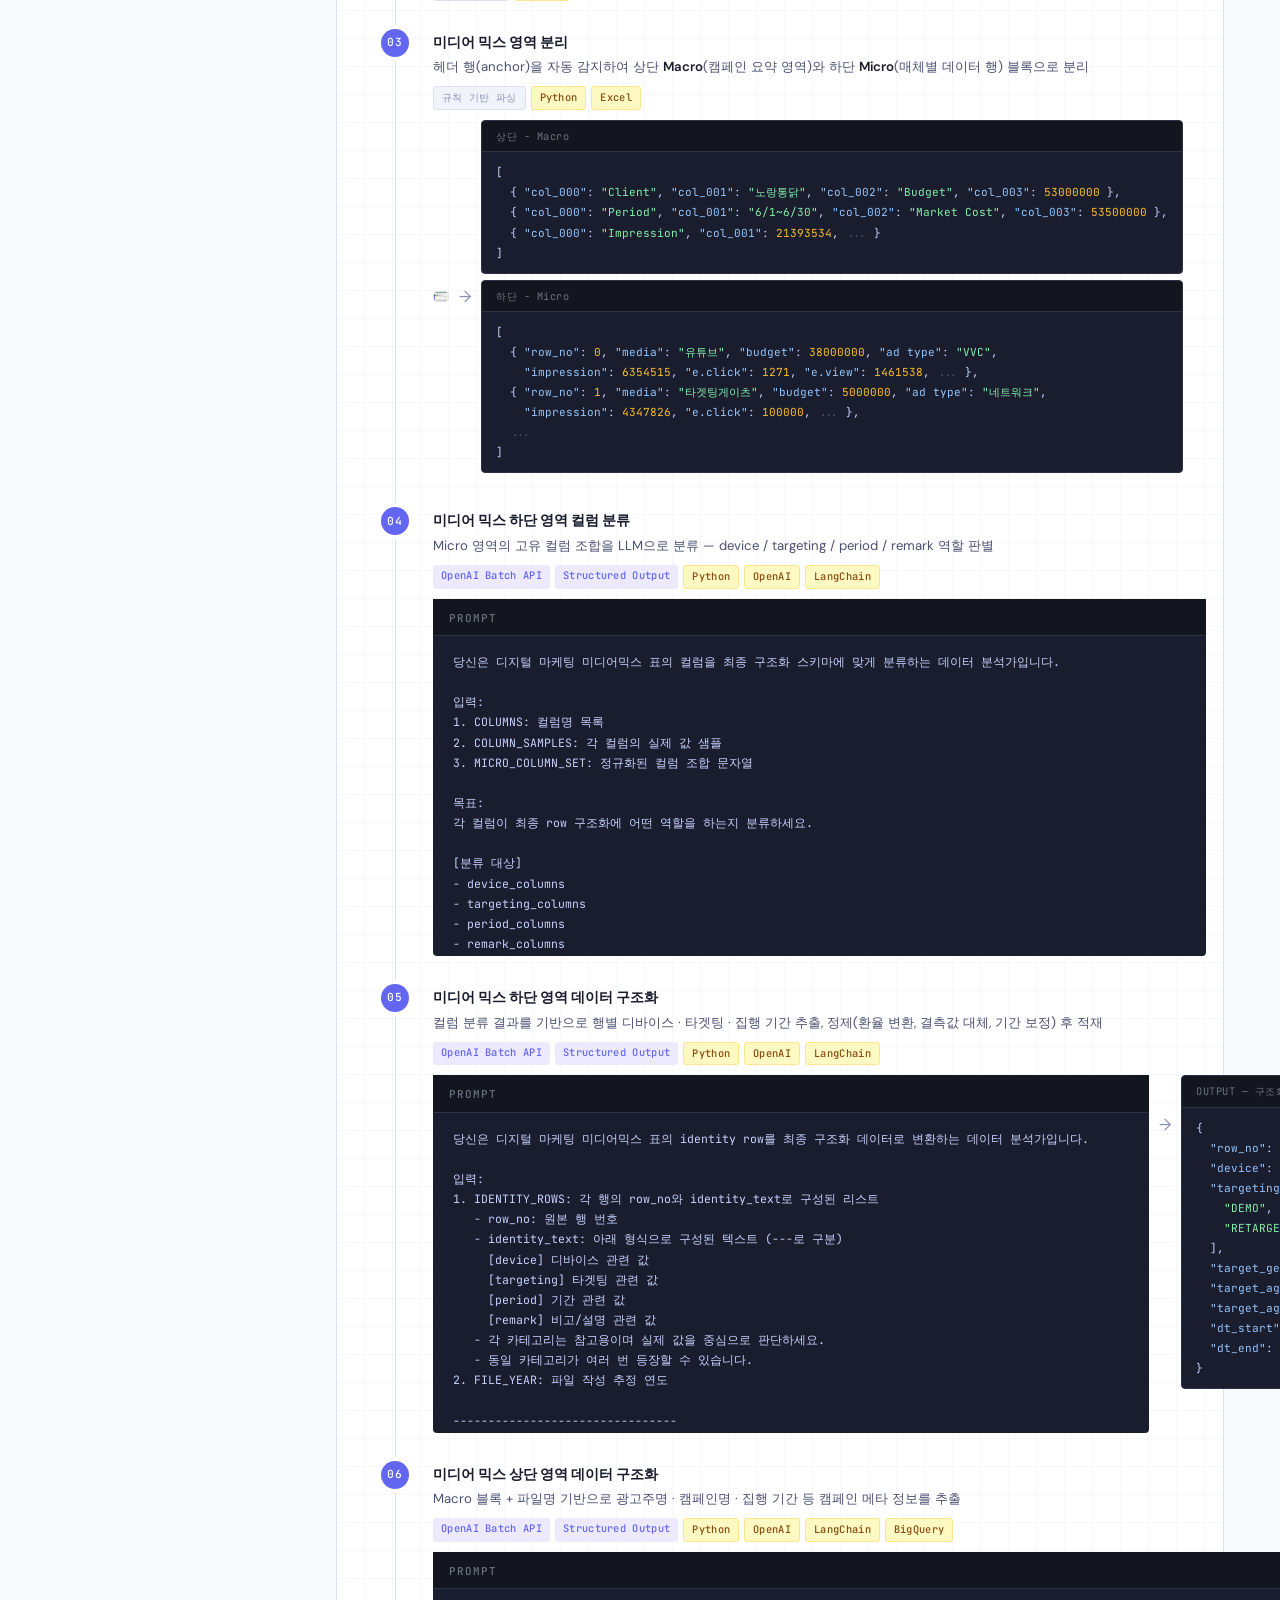
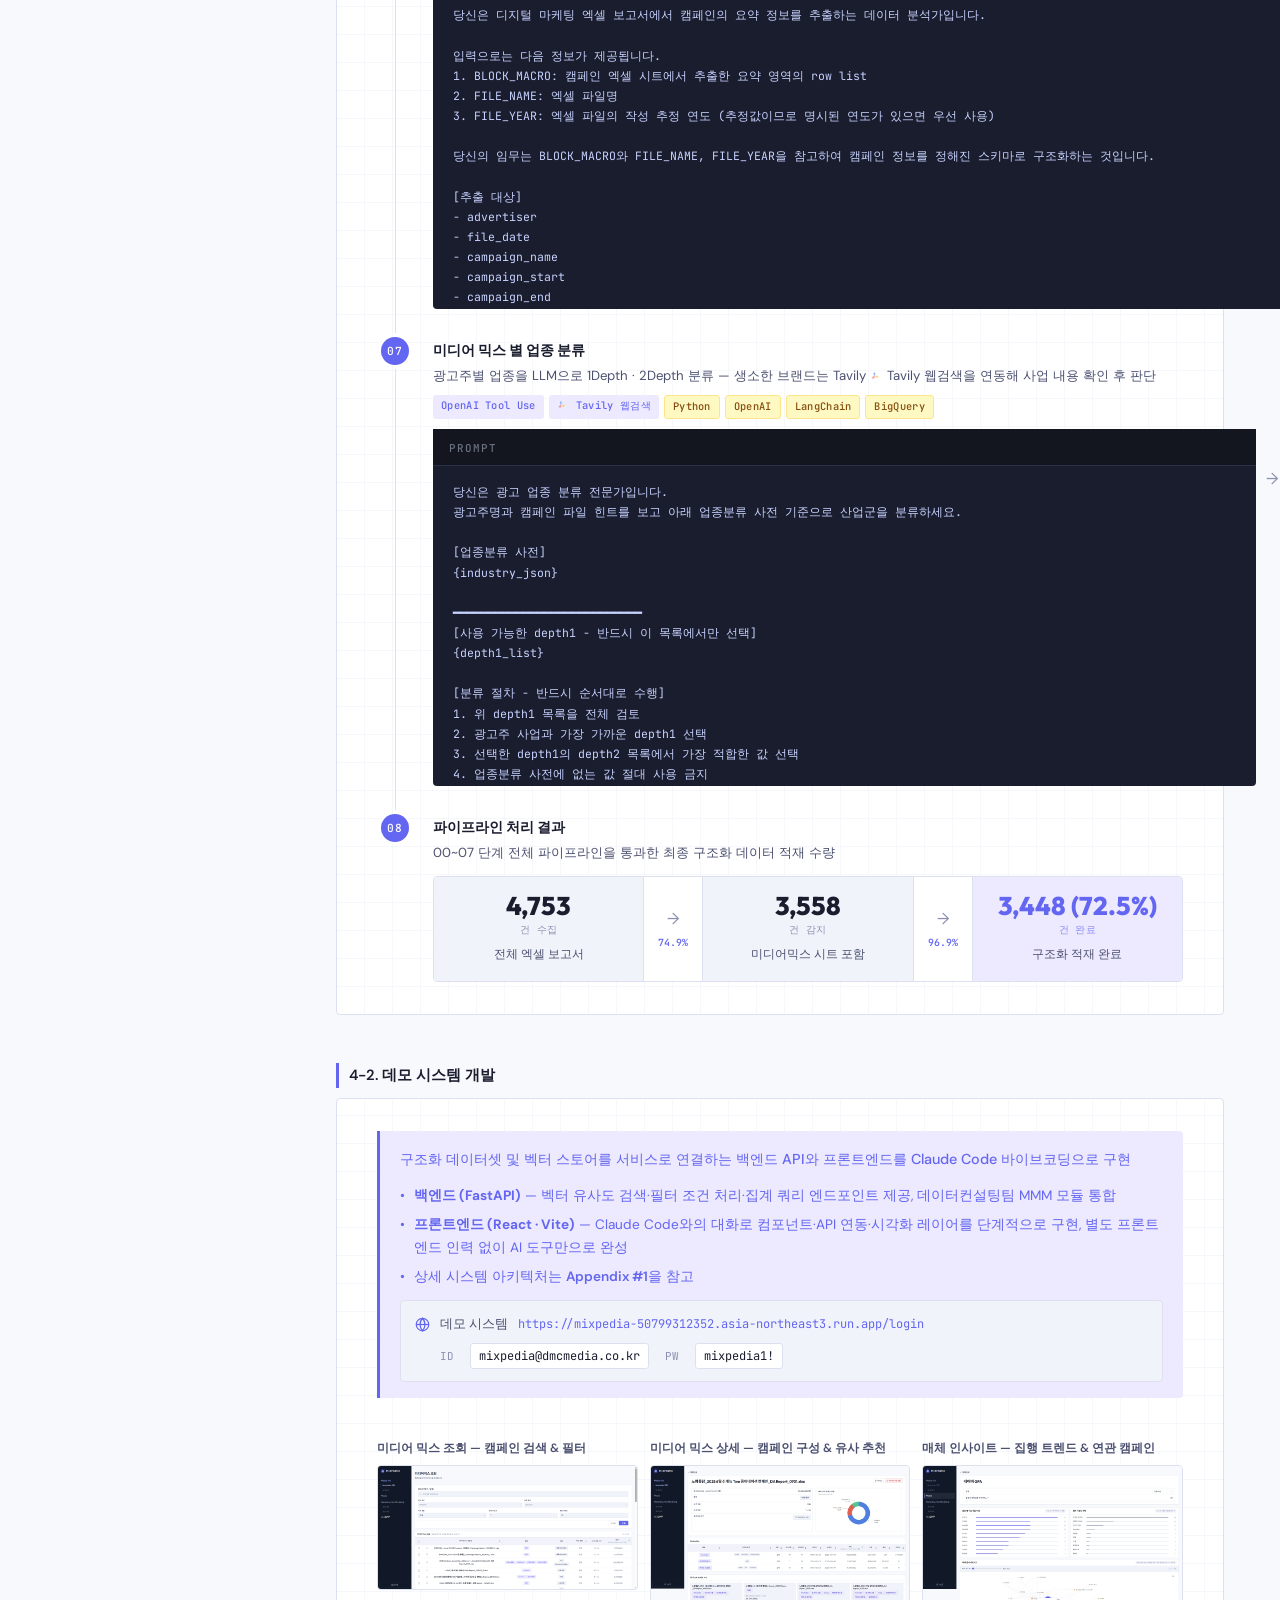
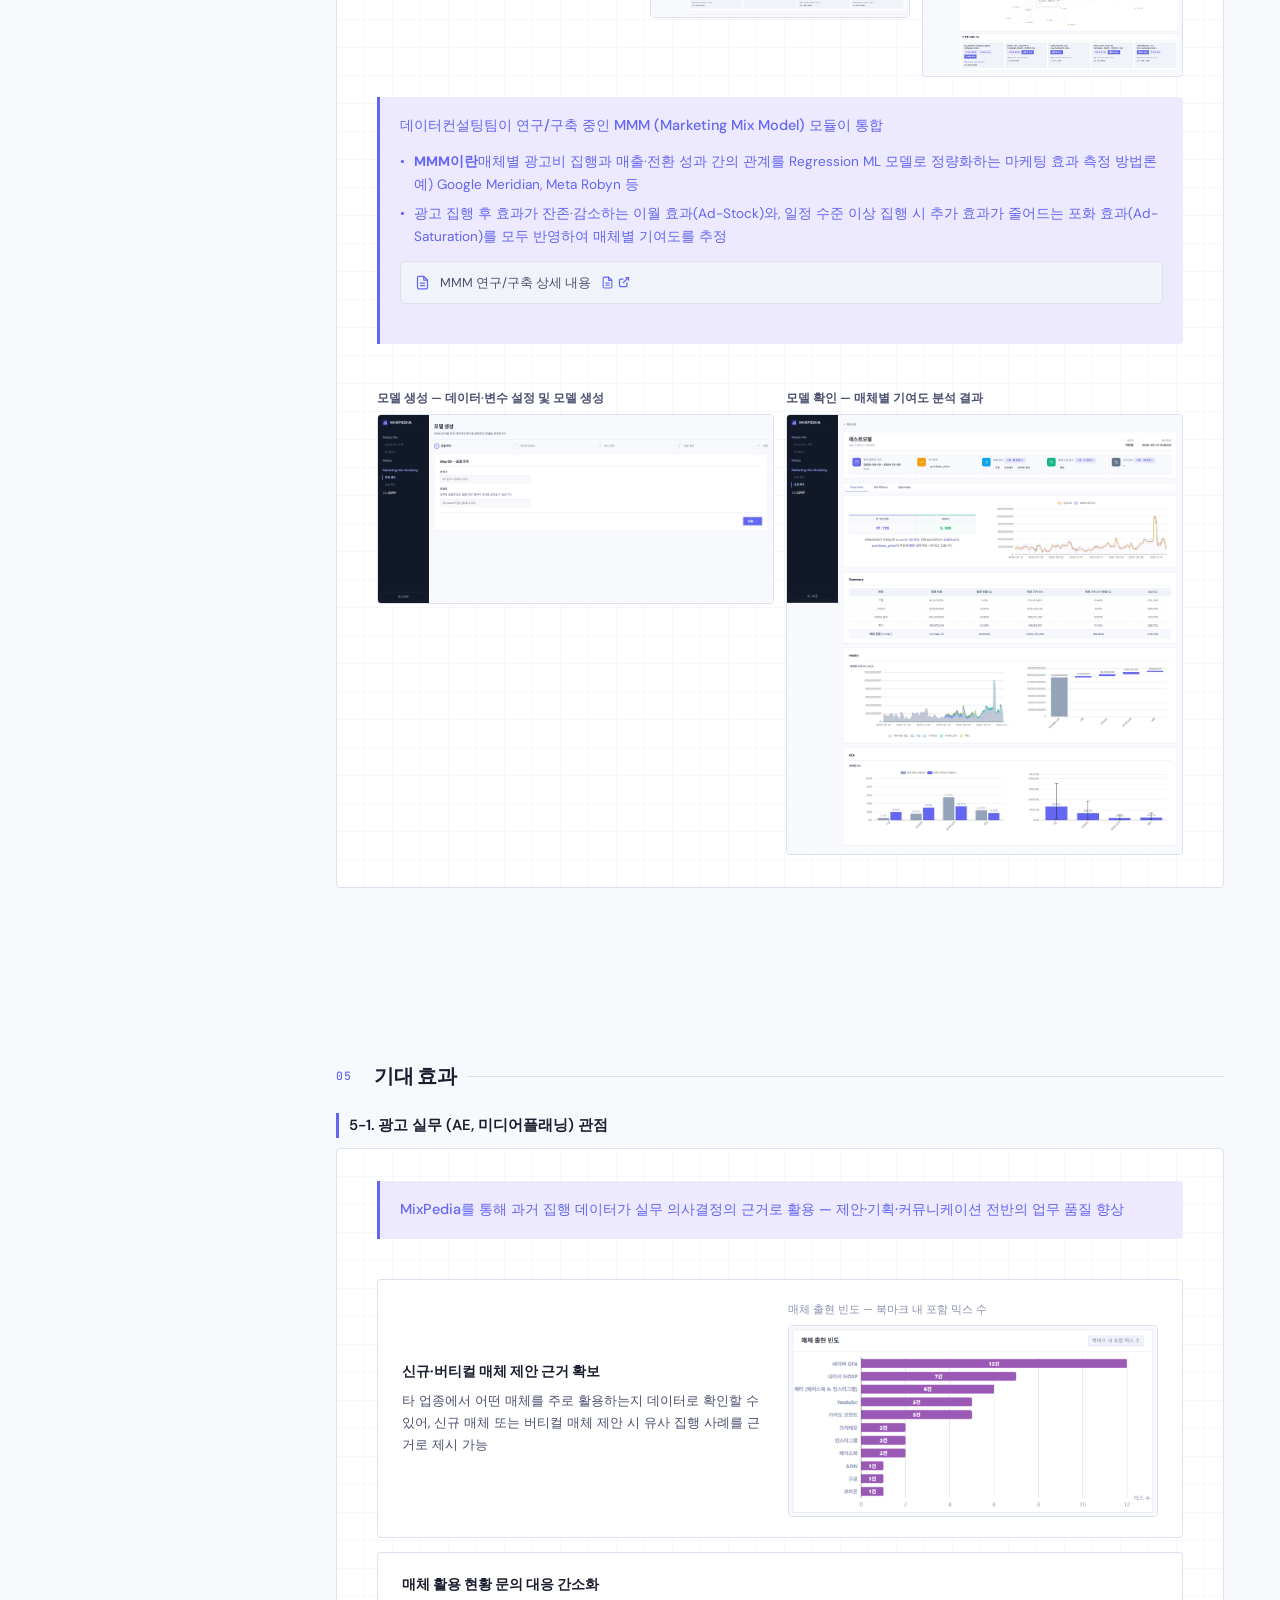
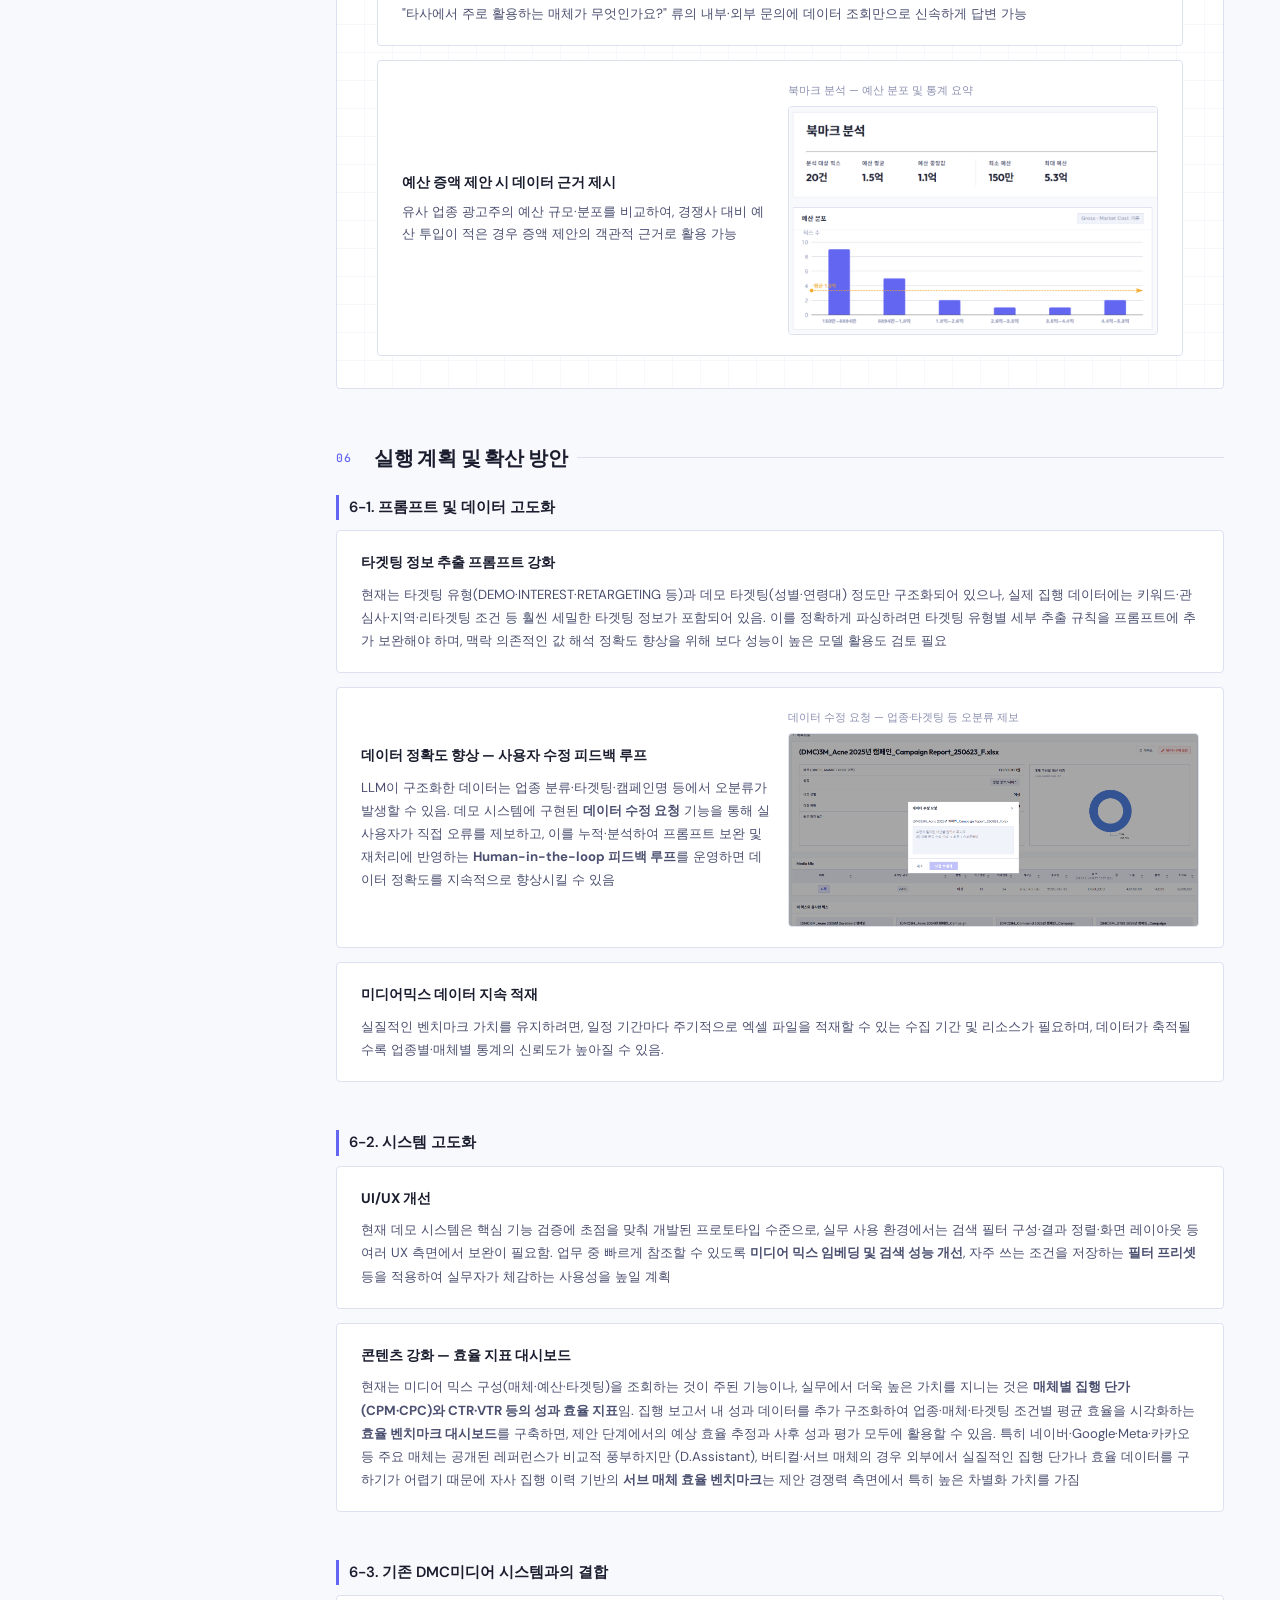
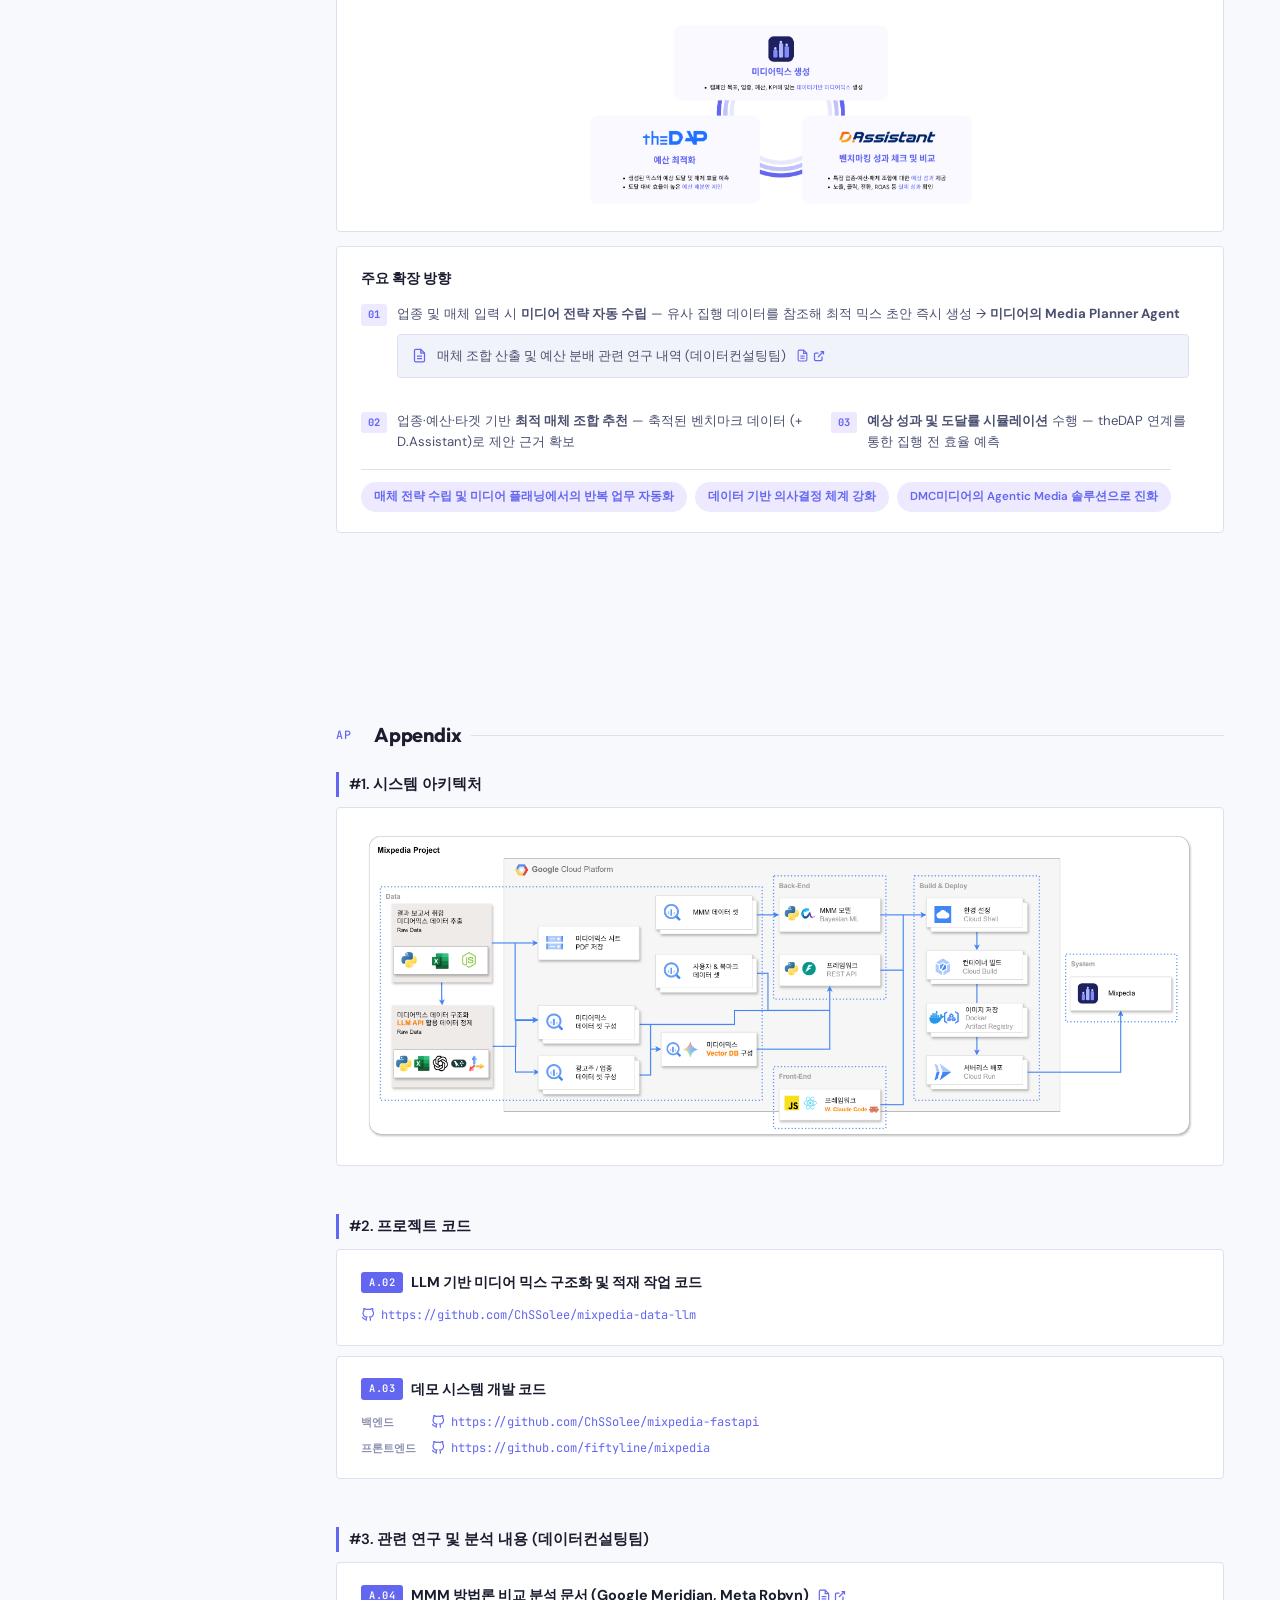
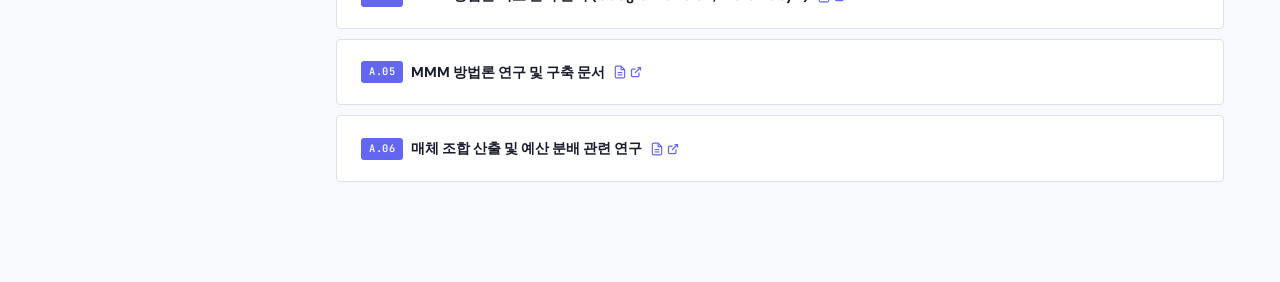
==== commit 69390c13: "260527" ====
--- a/index.html
+++ b/index.html
@@ -170,6 +170,11 @@
       <main class="main" id="main-content"></main>
     </div>
 
+    <button id="scroll-top" onclick="window.scrollTo({top:0,behavior:'smooth'})" aria-label="맨 위로">
+      <svg viewBox="0 0 24 24" fill="none" stroke="currentColor" stroke-width="2.5" width="18" height="18">
+        <polyline points="18 15 12 9 6 15"/>
+      </svg>
+    </button>
     <script src="script.js"></script>
   </body>
 </html>
--- a/style.css
+++ b/style.css
@@ -710,7 +710,6 @@
 
 .hl {
   color: var(--accent);
-  font-weight: 600;
 }
 
 .ai-callout {
@@ -760,9 +759,8 @@
   font-size: 0.85rem;
   color: var(--text-secondary);
   line-height: 1.7;
-  display: flex;
-  gap: 8px;
-  align-items: flex-start;
+  padding-left: 14px;
+  position: relative;
   margin: 0;
 }
 
@@ -772,8 +770,9 @@
 
 .ai-bullets li::before {
   content: "•";
-  flex-shrink: 0;
-  margin-top: 1px;
+  position: absolute;
+  left: 0;
+  top: 0;
   color: var(--text-tertiary);
 }
 
@@ -1749,3 +1748,34 @@
     grid-template-columns: 1fr;
   }
 }
+
+#scroll-top {
+  position: fixed;
+  bottom: 32px;
+  right: 32px;
+  width: 40px;
+  height: 40px;
+  border-radius: 50%;
+  background: var(--surface-raised);
+  border: 1px solid var(--border);
+  color: var(--text-secondary);
+  display: flex;
+  align-items: center;
+  justify-content: center;
+  cursor: pointer;
+  opacity: 0;
+  pointer-events: none;
+  transition: opacity 0.2s, background 0.15s;
+  z-index: 100;
+}
+
+#scroll-top.visible {
+  opacity: 1;
+  pointer-events: auto;
+}
+
+#scroll-top:hover {
+  background: var(--accent-muted);
+  color: var(--accent);
+  border-color: var(--accent);
+}
